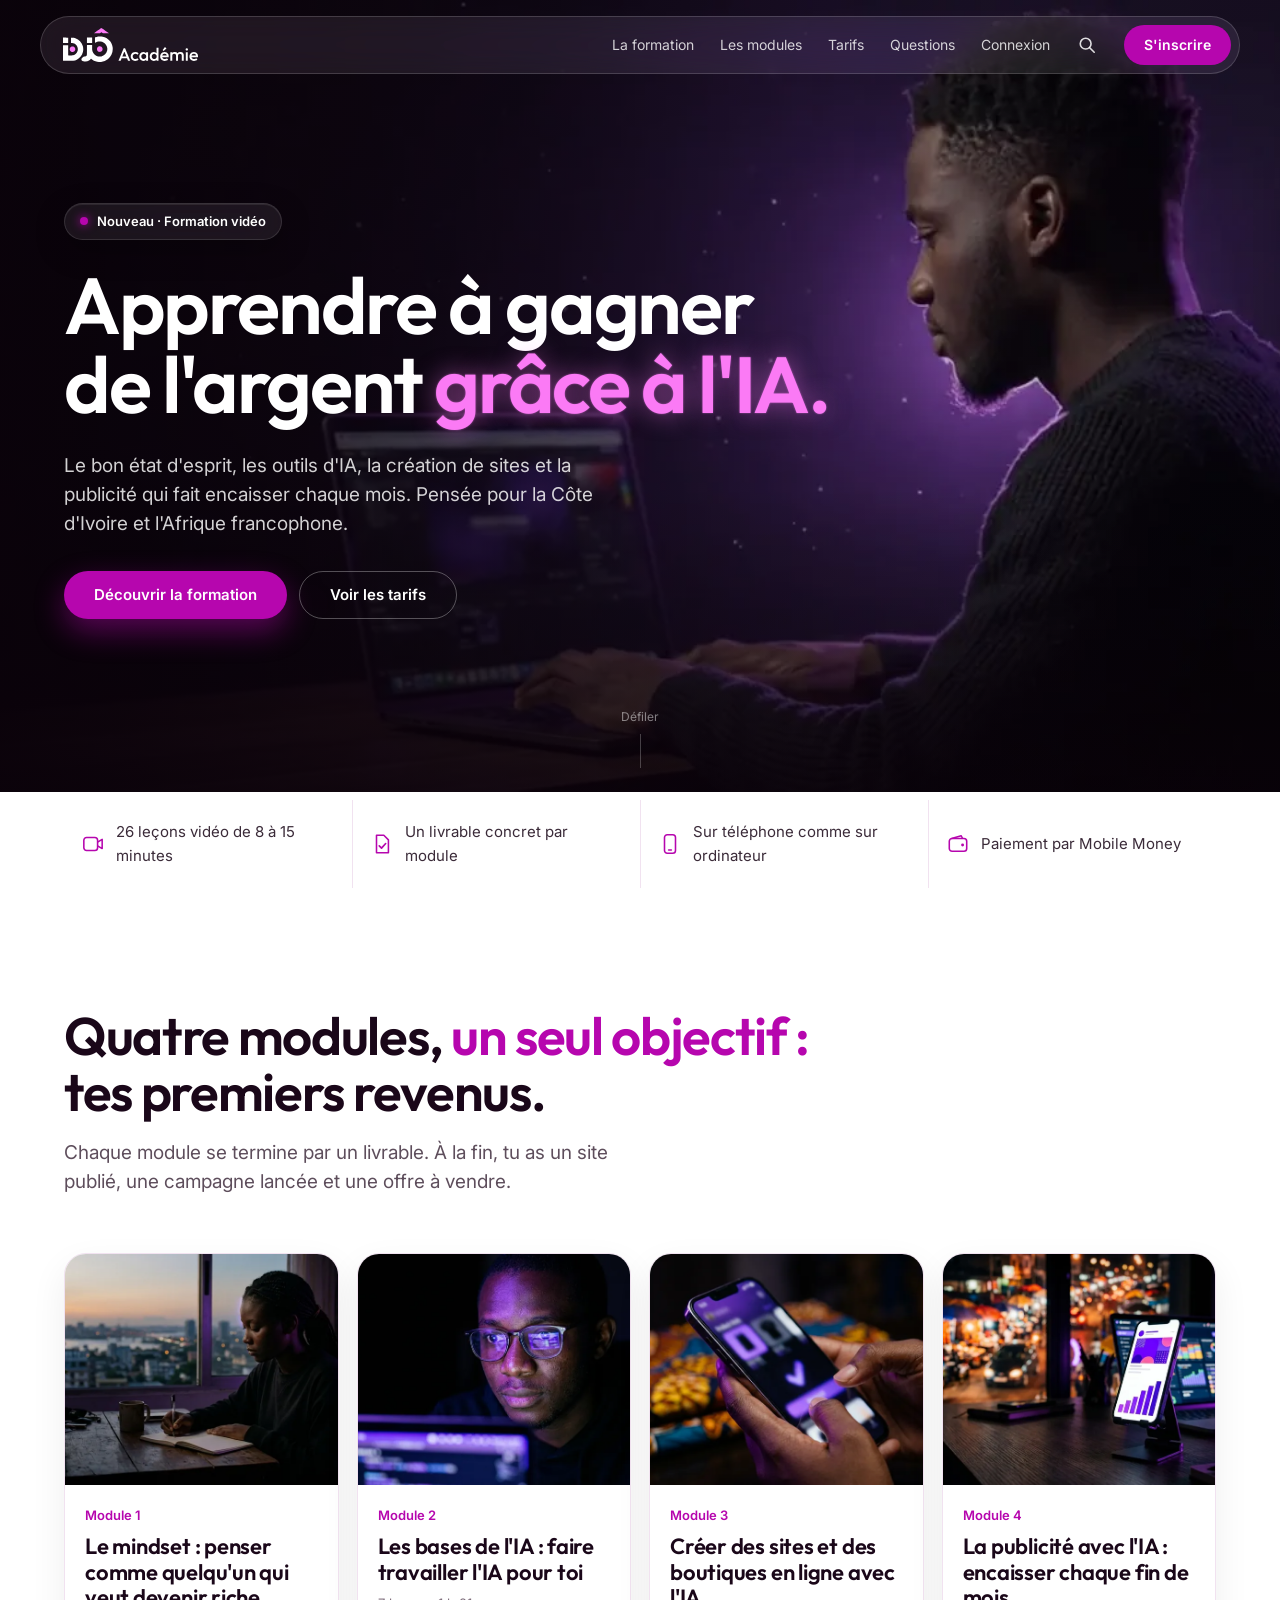
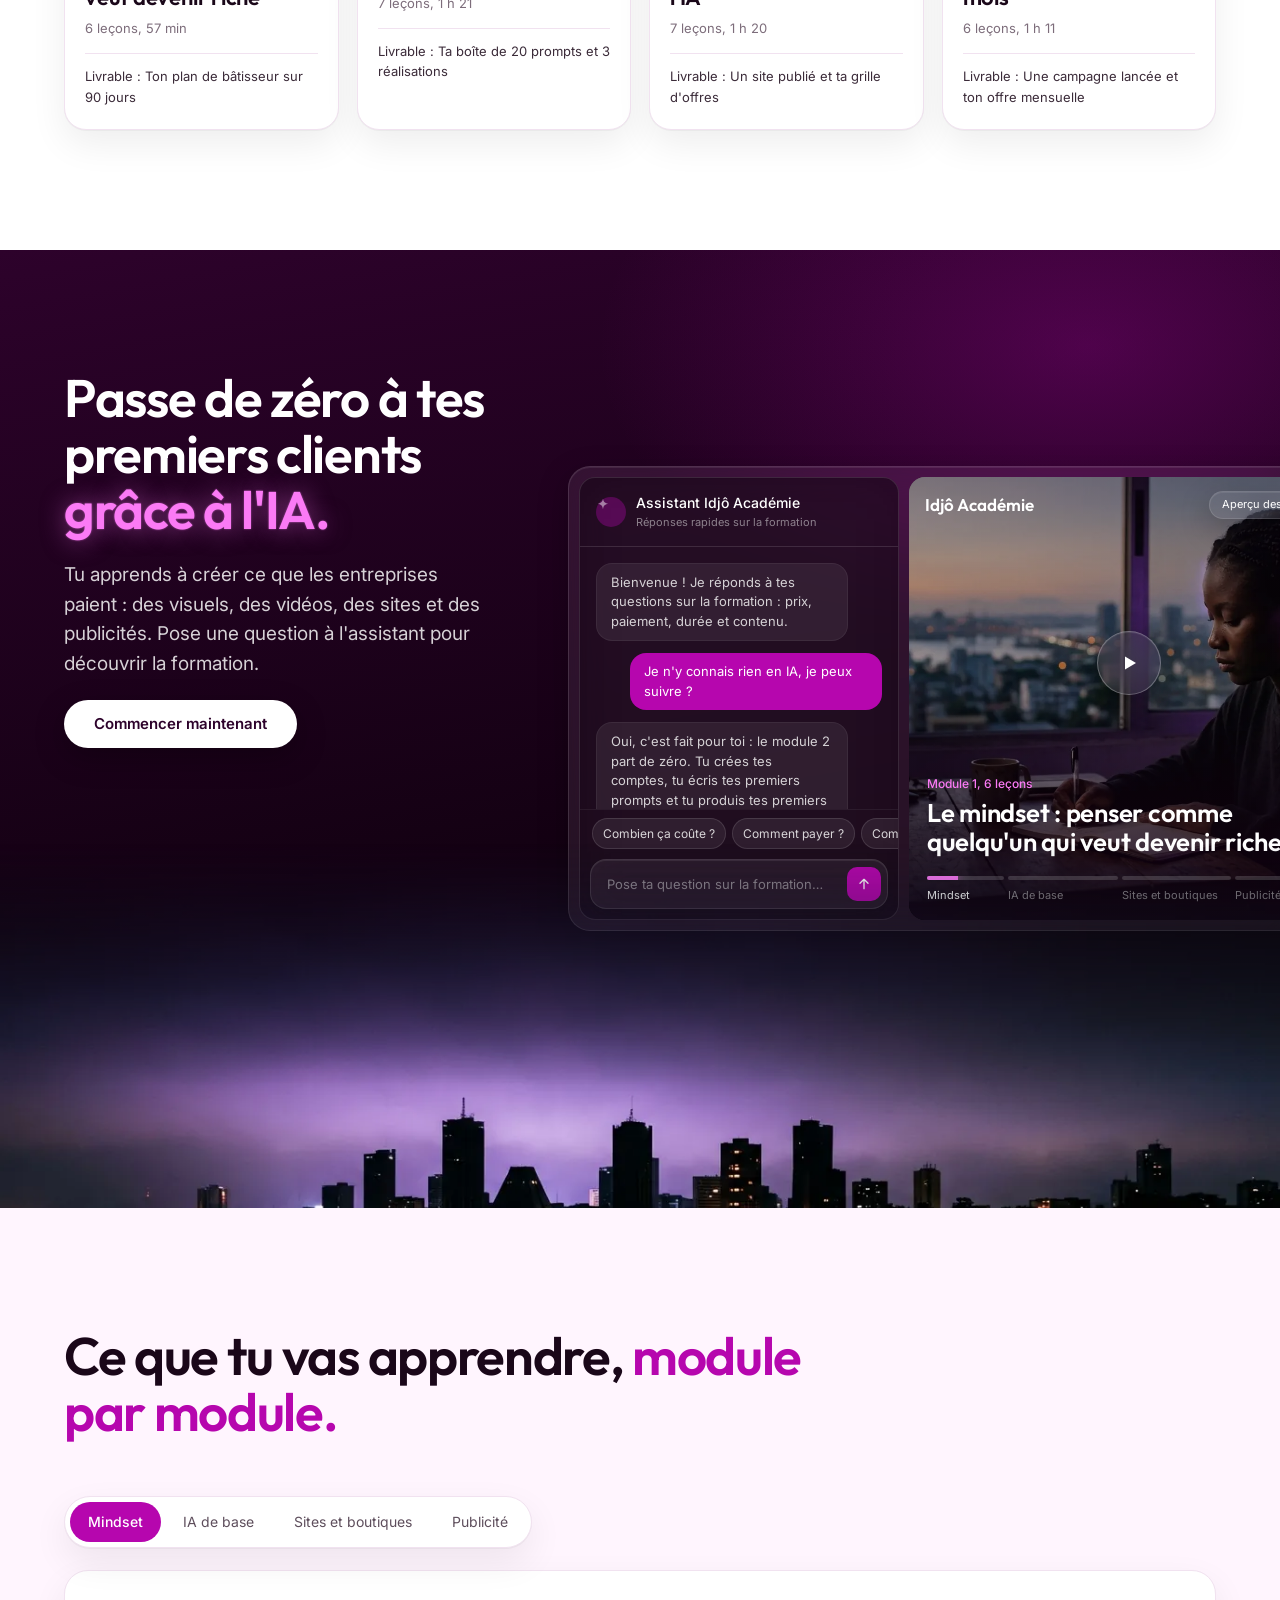
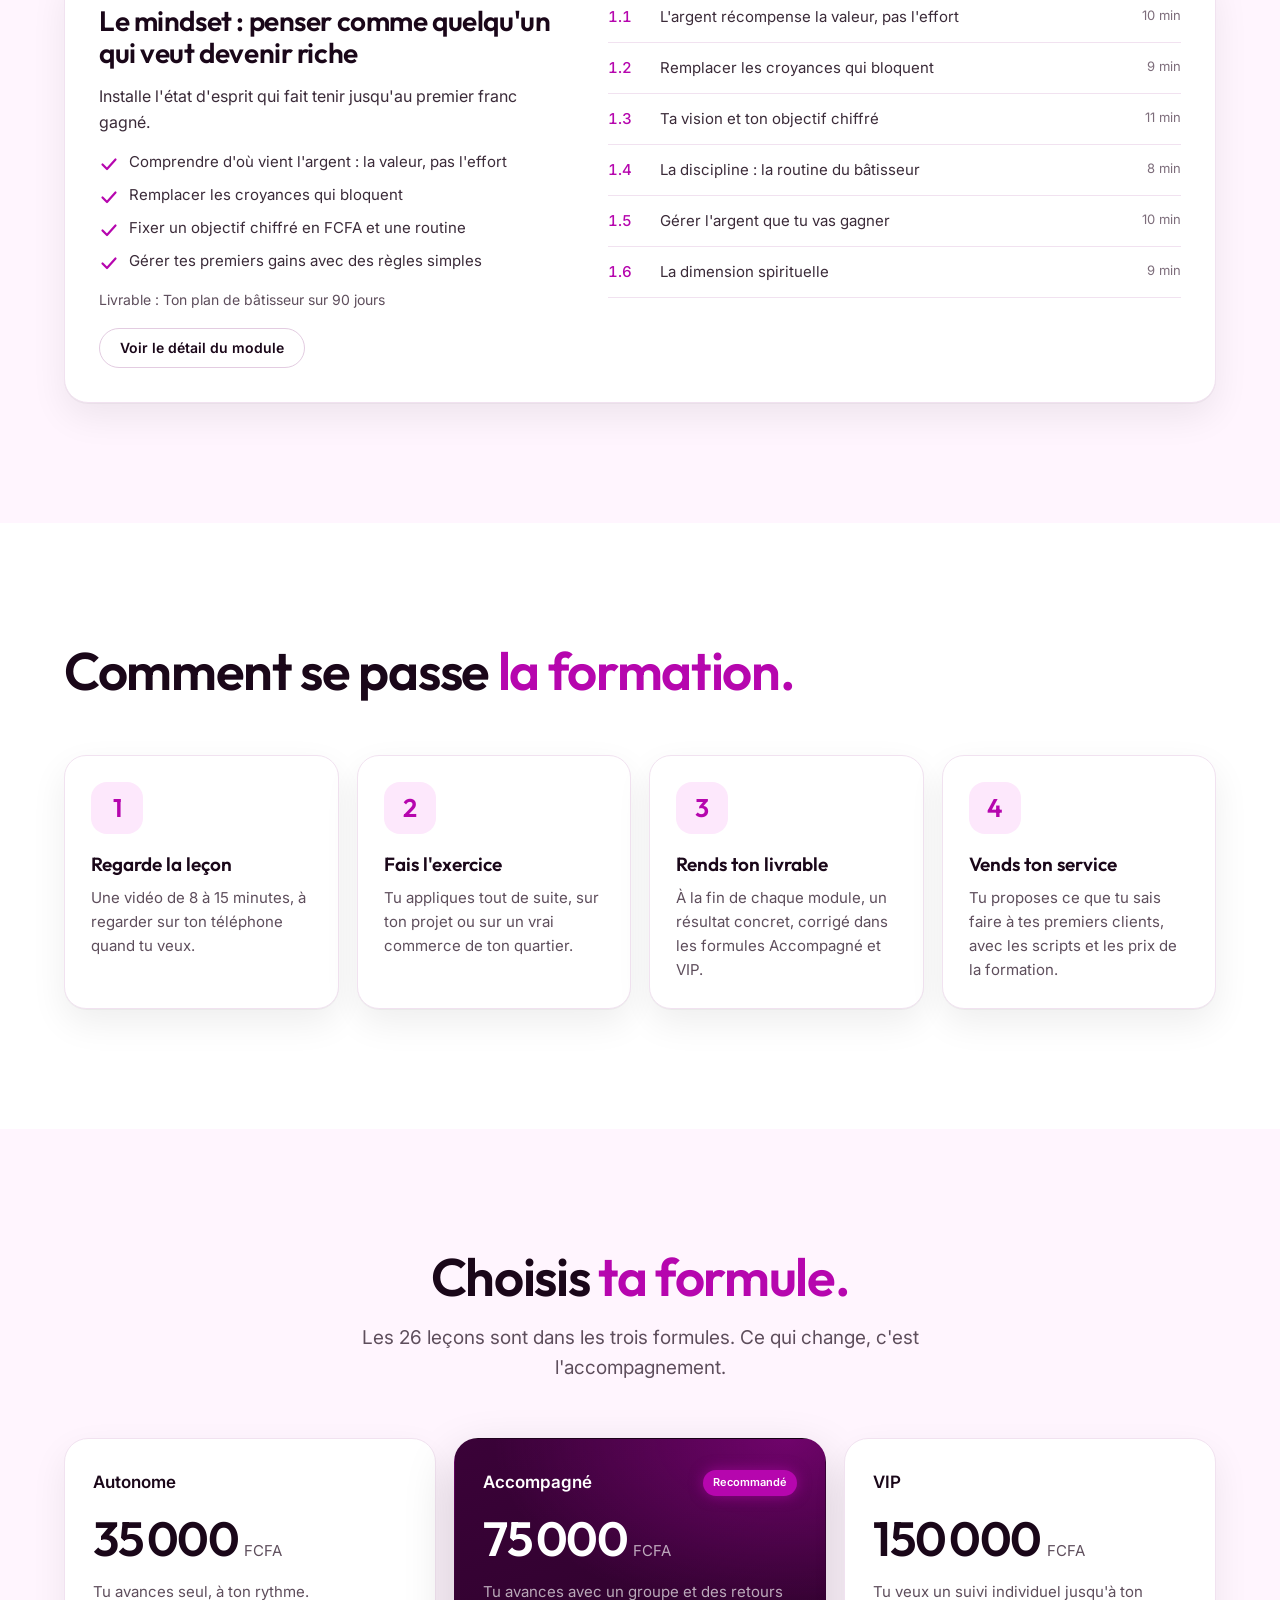
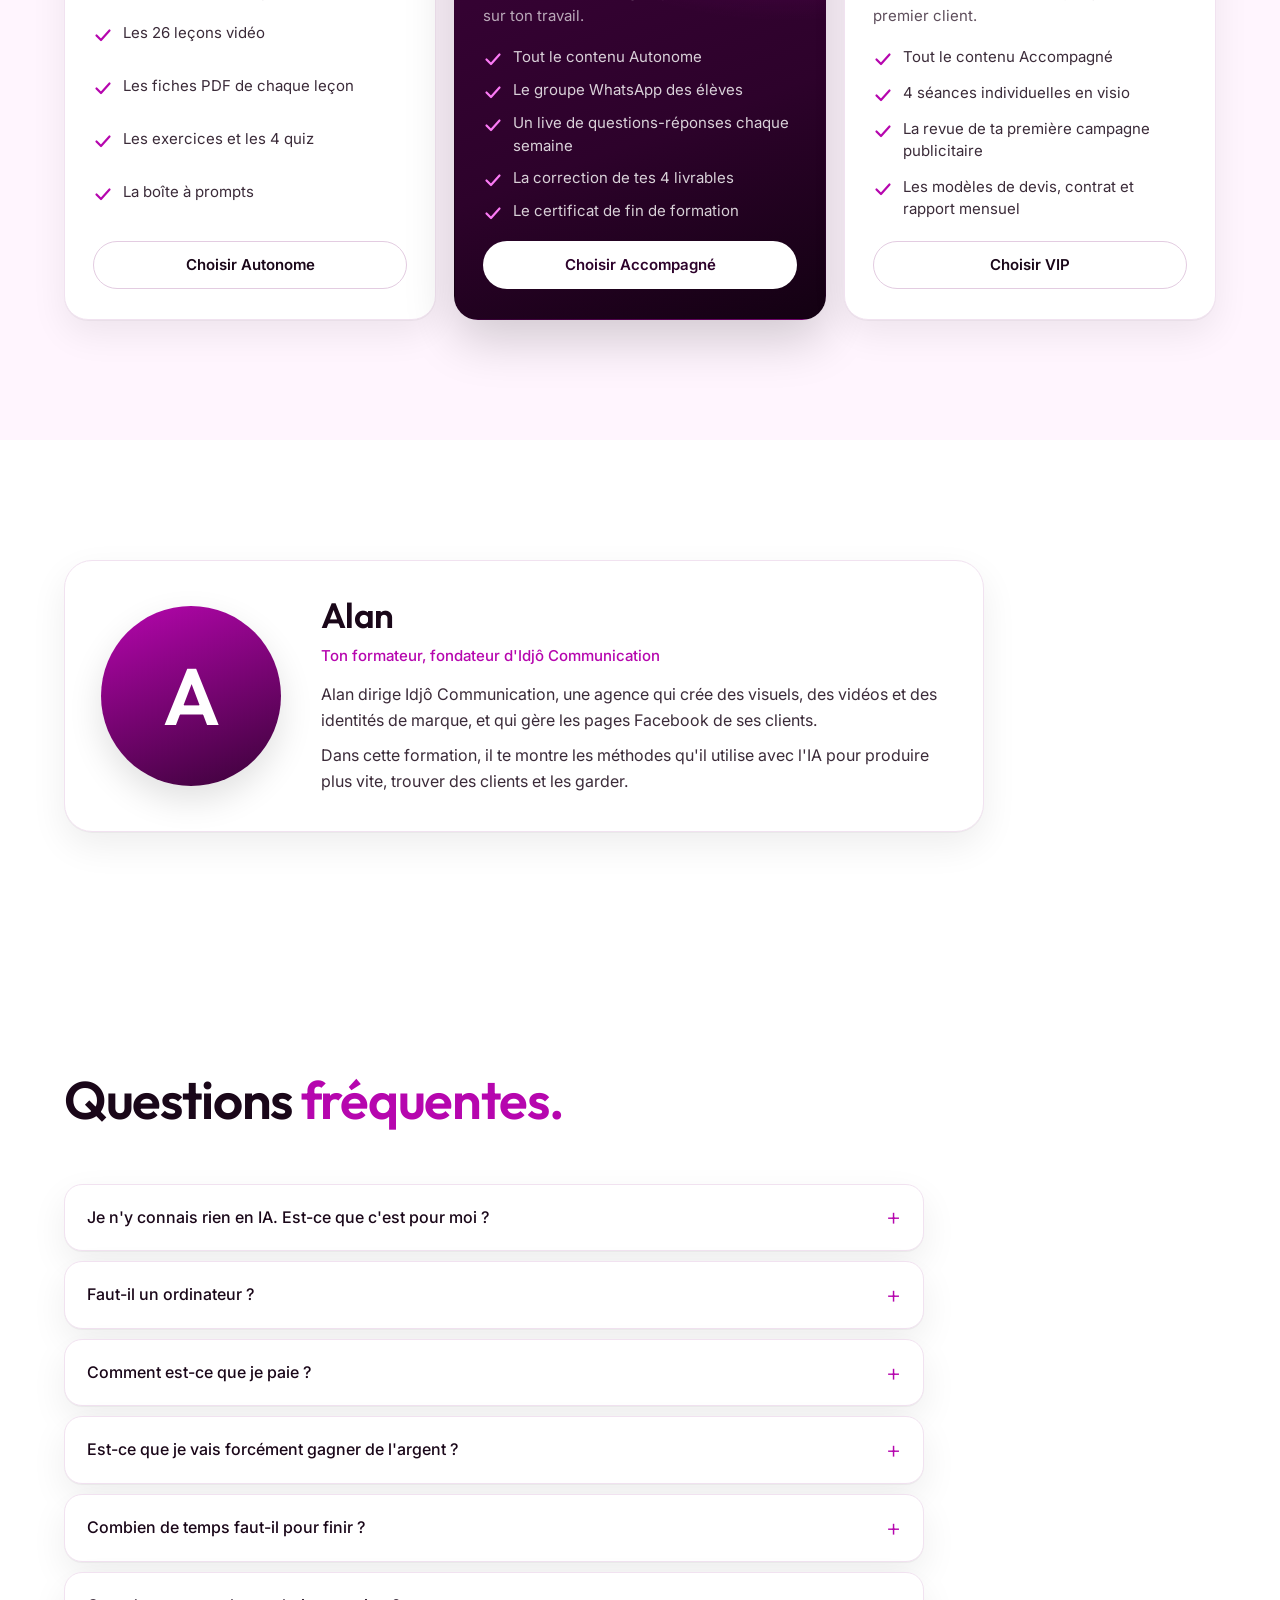
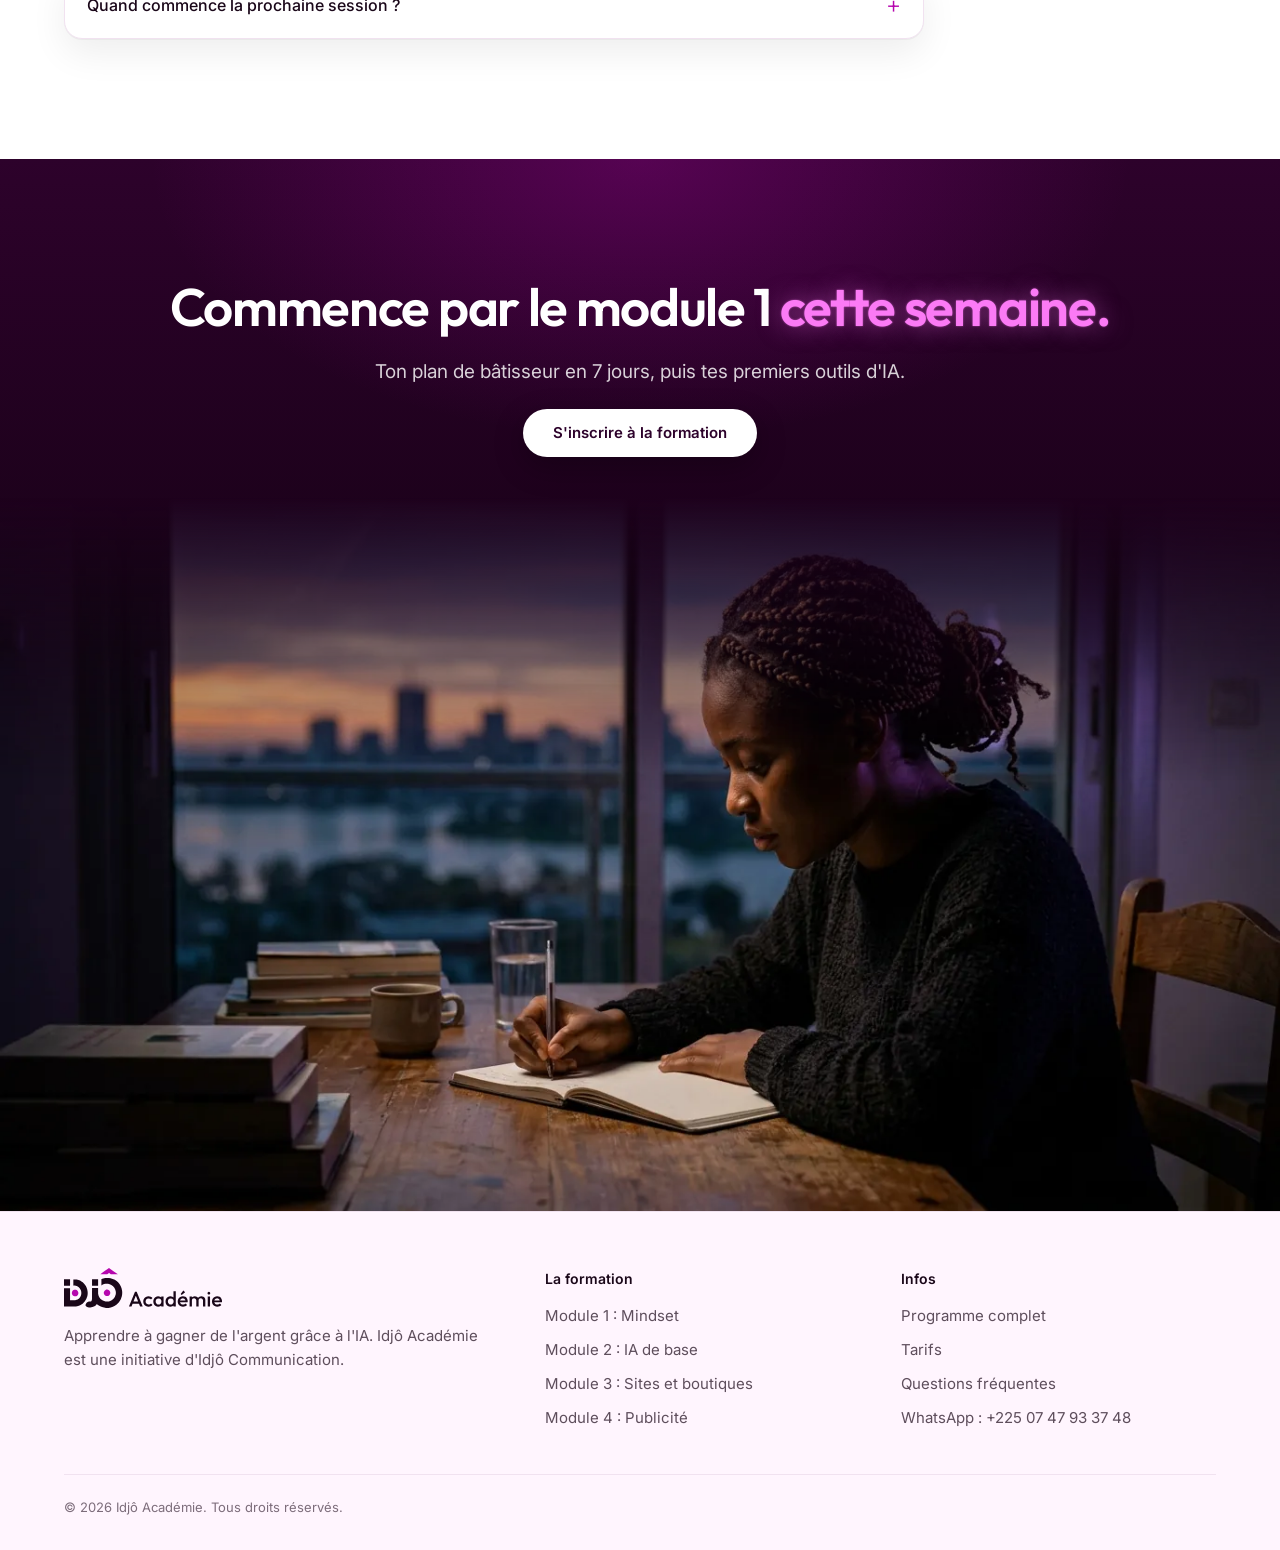
==== index.html @ b4aa010a "Adresse officielle : academie.idjôcommunication.com - GitHub Pages renvoie vers le nouveau site - Li" ====
<!DOCTYPE html>
<html lang="fr">
<head>
  <script>
    // L'ancienne adresse GitHub Pages renvoie vers le site de l'académie.
    if (/github\.io$/.test(location.hostname)) {
      location.replace("https://academie.xn--idjcommunication-pvb.com" + location.pathname.replace(/^\/idjo-academie/, "") + location.search + location.hash);
    }
  </script>
  <meta charset="utf-8">
  <meta name="viewport" content="width=device-width, initial-scale=1">
  <title>Idjô Académie : apprendre à gagner de l'argent grâce à l'IA</title>
  <meta name="description" content="Formation vidéo en 4 modules et 26 leçons : le mindset, les bases de l'IA, la création de sites et de boutiques, la publicité qui fait encaisser chaque mois. Pensée pour la Côte d'Ivoire et l'Afrique francophone.">
  <meta name="theme-color" content="#FFFFFF">
  <meta property="og:type" content="website">
  <meta property="og:title" content="Idjô Académie : apprendre à gagner de l'argent grâce à l'IA">
  <meta property="og:description" content="4 modules, 26 leçons vidéo, des exercices concrets. Du mindset à tes premiers clients qui paient chaque mois.">
  <meta property="og:image" content="https://academie.xn--idjcommunication-pvb.com/assets/img/og-image.png">
  <meta property="og:url" content="https://academie.xn--idjcommunication-pvb.com/">
  <link rel="canonical" href="https://academie.xn--idjcommunication-pvb.com/">
  <meta property="og:locale" content="fr_FR">
  <meta name="twitter:card" content="summary_large_image">
  <link rel="icon" href="assets/img/favicon.svg" type="image/svg+xml">
  <link rel="icon" href="assets/img/favicon-32.png" sizes="32x32" type="image/png">
  <link rel="apple-touch-icon" href="assets/img/apple-touch-icon.png">
  <link rel="preload" href="assets/fonts/outfit.woff2" as="font" type="font/woff2" crossorigin>
  <link rel="preload" href="assets/fonts/inter.woff2" as="font" type="font/woff2" crossorigin>
  <link rel="preload" href="assets/img/flow/hero-poster.webp" as="image">
  <link rel="stylesheet" href="assets/css/style.css">
</head>
<body>
  <a class="lien-evitement" href="#contenu">Aller au contenu</a>

  <svg width="0" height="0" style="position:absolute" aria-hidden="true">
    <symbol id="i-coche" viewBox="0 0 20 20"><path d="M3.5 10.5 L8 15 L16.5 5.5" fill="none" stroke="currentColor" stroke-width="2.2" stroke-linecap="round" stroke-linejoin="round"/></symbol>
    <symbol id="i-loupe" viewBox="0 0 20 20"><circle cx="8.5" cy="8.5" r="6" fill="none" stroke="currentColor" stroke-width="1.8"/><path d="M13 13 L18 18" stroke="currentColor" stroke-width="1.8" stroke-linecap="round"/></symbol>
    <symbol id="i-lecture" viewBox="0 0 24 24"><path d="M8 5.5 L19 12 L8 18.5 Z" fill="currentColor"/></symbol>
    <symbol id="i-video" viewBox="0 0 24 24"><rect x="2" y="5" width="15" height="14" rx="3" fill="none" stroke="currentColor" stroke-width="1.7"/><path d="M17 10 L22 7 L22 17 L17 14" fill="none" stroke="currentColor" stroke-width="1.7" stroke-linejoin="round"/></symbol>
    <symbol id="i-livrable" viewBox="0 0 24 24"><path d="M6 2.5 H14 L19 7.5 V21.5 H6 Z" fill="none" stroke="currentColor" stroke-width="1.7" stroke-linejoin="round"/><path d="M9 14 L11.5 16.5 L16 11.5" fill="none" stroke="currentColor" stroke-width="1.8" stroke-linecap="round" stroke-linejoin="round"/></symbol>
    <symbol id="i-telephone" viewBox="0 0 24 24"><rect x="6" y="2" width="12" height="20" rx="3" fill="none" stroke="currentColor" stroke-width="1.7"/><path d="M10.5 18.5 H13.5" stroke="currentColor" stroke-width="1.7" stroke-linecap="round"/></symbol>
    <symbol id="i-portefeuille" viewBox="0 0 24 24"><rect x="2.5" y="6" width="19" height="14" rx="3" fill="none" stroke="currentColor" stroke-width="1.7"/><path d="M5 6 L15.5 3 L17 6" fill="none" stroke="currentColor" stroke-width="1.7" stroke-linejoin="round"/><circle cx="17" cy="13" r="1.6" fill="currentColor"/></symbol>
    <symbol id="i-menu" viewBox="0 0 24 24"><path d="M4 8 H20 M4 16 H20" stroke="currentColor" stroke-width="1.8" stroke-linecap="round"/></symbol>
    <symbol id="i-fermer" viewBox="0 0 24 24"><path d="M6 6 L18 18 M18 6 L6 18" stroke="currentColor" stroke-width="1.8" stroke-linecap="round"/></symbol>
    <symbol id="i-envoyer" viewBox="0 0 24 24"><path d="M12 19 V5 M6 11 L12 5 L18 11" fill="none" stroke="currentColor" stroke-width="2" stroke-linecap="round" stroke-linejoin="round"/></symbol>
    <symbol id="i-etincelle" viewBox="0 0 24 24"><path d="M12 2.5 C12.7 8 14.5 10 21 11.5 C14.5 13 12.7 15 12 21.5 C11.3 15 9.5 13 3 11.5 C9.5 10 11.3 8 12 2.5 Z" fill="currentColor"/></symbol>
  </svg>

  <header class="nav" id="nav">
    <div class="nav__barre verre">
      <a class="nav__logo" href="index.html" aria-label="Idjô Académie, accueil">
        <img class="logo-clair" src="assets/img/logo.svg" alt="Idjô Académie" width="135" height="34">
        <img class="logo-sombre" src="assets/img/logo-blanc.svg" alt="" aria-hidden="true" width="135" height="34">
      </a>
      <nav class="nav__liens" id="nav-liens" aria-label="Navigation principale">
        <a href="formation.html">La formation</a>
        <a href="#modules">Les modules</a>
        <a href="#tarifs">Tarifs</a>
        <a href="#faq">Questions</a>
        <a class="nav__compte" href="compte/connexion.php">Connexion</a>
      </nav>
      <button class="nav__chercher js-ouvrir-recherche" type="button" aria-label="Chercher une leçon">
        <svg width="18" height="18" aria-hidden="true"><use href="#i-loupe"/></svg>
      </button>
      <a class="bouton bouton--petit js-inscription" href="#tarifs" data-formule="accompagne"><span class="glisse"><span>S'inscrire</span><span aria-hidden="true">S'inscrire</span></span></a>
      <button class="nav__menu" type="button" aria-expanded="false" aria-controls="nav-liens" aria-label="Ouvrir le menu">
        <svg width="24" height="24" aria-hidden="true"><use href="#i-menu"/></svg>
      </button>
    </div>
  </header>

  <div class="recherche" id="recherche" role="dialog" aria-modal="true" aria-label="Chercher une leçon">
    <div class="recherche__boite verre">
      <div class="recherche__ligne">
        <svg width="18" height="18" aria-hidden="true" style="color:rgba(255,255,255,.6)"><use href="#i-loupe"/></svg>
        <label class="visuellement-cache" for="recherche-champ">Chercher une leçon</label>
        <input class="recherche__champ" id="recherche-champ" type="search" autocomplete="off" placeholder="Prompts, Mobile Money, publicité…" aria-controls="recherche-resultats">
        <button class="recherche__fermer" type="button" data-fermer-recherche>Fermer</button>
      </div>
      <ul class="recherche__resultats" id="recherche-resultats"></ul>
    </div>
  </div>

  <main id="contenu">
    <section class="hero sombre" aria-labelledby="titre-hero">
      <div class="hero__media" aria-hidden="true">
        <img src="assets/img/flow/hero-poster.webp" alt="" width="1280" height="604">
        <video id="hero-video" muted loop playsinline preload="none" data-src="assets/video/idjo-hero.mp4"></video>
      </div>
      <div class="hero__voile" aria-hidden="true"></div>
      <div class="conteneur">
        <div class="hero__contenu">
          <p class="pastille verre monte"><i aria-hidden="true"></i>Nouveau · Formation vidéo</p>
          <h1 class="titre-hero monte monte-1" id="titre-hero">Apprendre à gagner de l'argent <em>grâce à l'IA.</em></h1>
          <p class="chapeau monte monte-2">Le bon état d'esprit, les outils d'IA, la création de sites et la publicité qui fait encaisser chaque mois. Pensée pour la Côte d'Ivoire et l'Afrique francophone.</p>
          <div class="hero__actions monte monte-3">
            <a class="bouton" href="formation.html"><span class="glisse"><span>Découvrir la formation</span><span aria-hidden="true">Découvrir la formation</span></span></a>
            <a class="bouton bouton--verre" href="#tarifs">Voir les tarifs</a>
          </div>
        </div>
      </div>
      <a class="hero__defiler" href="#modules">Défiler<i></i></a>
    </section>

    <div class="atouts">
      <div class="conteneur">
        <ul>
          <li><svg width="22" height="22" aria-hidden="true"><use href="#i-video"/></svg>26 leçons vidéo de 8 à 15 minutes</li>
          <li><svg width="22" height="22" aria-hidden="true"><use href="#i-livrable"/></svg>Un livrable concret par module</li>
          <li><svg width="22" height="22" aria-hidden="true"><use href="#i-telephone"/></svg>Sur téléphone comme sur ordinateur</li>
          <li><svg width="22" height="22" aria-hidden="true"><use href="#i-portefeuille"/></svg>Paiement par Mobile Money</li>
        </ul>
      </div>
    </div>

    <section class="section" id="modules" aria-labelledby="titre-modules">
      <div class="conteneur">
        <div class="section__tete apparait">
          <h2 class="titre-section" id="titre-modules">Quatre modules, <em>un seul objectif :</em> tes premiers revenus.</h2>
          <p class="chapeau">Chaque module se termine par un livrable. À la fin, tu as un site publié, une campagne lancée et une offre à vendre.</p>
        </div>
        <ul class="modules" id="cartes-modules"></ul>
      </div>
    </section>

    <!-- Section inspirée de « Rocket CTA » : texte à gauche, tableau de bord en parallaxe, Abidjan au premier plan -->
    <section class="assistant sombre" id="assistant" aria-labelledby="titre-assistant">
      <div class="conteneur assistant__grille">
        <div class="assistant__texte">
          <h2 class="titre-section apparait" id="titre-assistant">Passe de zéro à tes premiers clients <em>grâce à l'IA.</em></h2>
          <p class="chapeau apparait" style="--delai:.1s">Tu apprends à créer ce que les entreprises paient : des visuels, des vidéos, des sites et des publicités. Pose une question à l'assistant pour découvrir la formation.</p>
          <div class="apparait" style="--delai:.2s">
            <a class="bouton js-inscription" href="#tarifs" data-formule="accompagne"><span class="glisse"><span>Commencer maintenant</span><span aria-hidden="true">Commencer maintenant</span></span></a>
          </div>
        </div>
        <div class="tableau" id="tableau">
          <div class="tableau__cadre verre">
            <div class="tableau__grille">
              <div class="chat">
                <div class="chat__tete">
                  <span class="chat__icone"><svg width="14" height="14" aria-hidden="true"><use href="#i-etincelle"/></svg></span>
                  <div><strong>Assistant Idjô Académie</strong><span>Réponses rapides sur la formation</span></div>
                </div>
                <div class="chat__fil" id="chat-fil" aria-live="polite"></div>
                <div class="chat__suggestions" id="chat-suggestions">
                  <button type="button">Combien ça coûte ?</button>
                  <button type="button">Comment payer ?</button>
                  <button type="button">Combien de temps ?</button>
                </div>
                <form class="chat__saisie verre" id="chat-formulaire">
                  <label class="visuellement-cache" for="chat-champ">Pose ta question sur la formation</label>
                  <input id="chat-champ" type="text" autocomplete="off" placeholder="Pose ta question sur la formation…">
                  <button class="chat__envoyer" type="submit" aria-label="Envoyer la question"><svg width="16" height="16" aria-hidden="true"><use href="#i-envoyer"/></svg></button>
                </form>
              </div>
              <div class="lecon" id="lecon">
                <div class="lecon__image" id="lecon-images"></div>
                <div class="lecon__voile" aria-hidden="true"></div>
                <div class="lecon__haut">
                  <span class="lecon__marque">Idjô Académie</span>
                  <span class="lecon__badge verre">Aperçu des leçons</span>
                </div>
                <button class="lecon__lire verre js-apercu" type="button" id="lecon-lire" data-lecon="1-1" aria-label="Voir l'aperçu de la leçon">
                  <svg width="24" height="24" aria-hidden="true"><use href="#i-lecture"/></svg>
                </button>
                <div class="lecon__centre">
                  <span class="lecon__module" id="lecon-module"></span>
                  <p class="lecon__titre" id="lecon-titre"></p>
                </div>
                <div class="chapitres" id="chapitres" role="group" aria-label="Chapitres de la formation : un par module"></div>
              </div>
            </div>
          </div>
        </div>
      </div>
      <div class="premier-plan" id="premier-plan" aria-hidden="true">
        <img src="assets/img/flow/abidjan-nuit.webp" alt="" width="1376" height="768" loading="lazy">
      </div>
    </section>

    <section class="section" id="programme" aria-labelledby="titre-programme">
      <div class="conteneur">
        <div class="section__tete apparait">
          <h2 class="titre-section" id="titre-programme">Ce que tu vas apprendre, <em>module par module.</em></h2>
        </div>
        <div class="onglets apparait">
          <div class="onglets__liste verre" role="tablist" aria-label="Modules" id="onglets-liste"></div>
          <div id="onglets-panneaux"></div>
        </div>
      </div>
    </section>

    <section class="section" aria-labelledby="titre-etapes">
      <div class="conteneur">
        <div class="section__tete apparait">
          <h2 class="titre-section" id="titre-etapes">Comment se passe <em>la formation.</em></h2>
        </div>
        <ol class="etapes">
          <li class="verre apparait"><h3 class="titre-bloc">Regarde la leçon</h3><p>Une vidéo de 8 à 15 minutes, à regarder sur ton téléphone quand tu veux.</p></li>
          <li class="verre apparait" style="--delai:.08s"><h3 class="titre-bloc">Fais l'exercice</h3><p>Tu appliques tout de suite, sur ton projet ou sur un vrai commerce de ton quartier.</p></li>
          <li class="verre apparait" style="--delai:.16s"><h3 class="titre-bloc">Rends ton livrable</h3><p>À la fin de chaque module, un résultat concret, corrigé dans les formules Accompagné et VIP.</p></li>
          <li class="verre apparait" style="--delai:.24s"><h3 class="titre-bloc">Vends ton service</h3><p>Tu proposes ce que tu sais faire à tes premiers clients, avec les scripts et les prix de la formation.</p></li>
        </ol>
      </div>
    </section>

    <section class="section" id="tarifs" aria-labelledby="titre-tarifs">
      <div class="conteneur">
        <div class="section__tete section__tete--centre apparait">
          <h2 class="titre-section" id="titre-tarifs">Choisis <em>ta formule.</em></h2>
          <p class="chapeau">Les 26 leçons sont dans les trois formules. Ce qui change, c'est l'accompagnement.</p>
        </div>
        <ul class="tarifs" id="liste-tarifs"></ul>
      </div>
    </section>

    <section class="section" id="formateur" aria-labelledby="titre-formateur">
      <div class="conteneur">
        <h2 class="visuellement-cache" id="titre-formateur">Ton formateur</h2>
        <div class="formateur verre apparait">
          <!-- Pour mettre ta photo : ajoute assets/img/formateur.jpg et remplace le « A » par <img src="assets/img/formateur.jpg" alt="Alan"> -->
          <div class="formateur__photo" aria-hidden="true">A</div>
          <div>
            <p class="formateur__nom">Alan</p>
            <p class="formateur__role">Ton formateur, fondateur d'Idjô Communication</p>
            <p>Alan dirige Idjô Communication, une agence qui crée des visuels, des vidéos et des identités de marque, et qui gère les pages Facebook de ses clients.</p>
            <p>Dans cette formation, il te montre les méthodes qu'il utilise avec l'IA pour produire plus vite, trouver des clients et les garder.</p>
          </div>
        </div>
      </div>
    </section>

    <section class="section" id="faq" aria-labelledby="titre-faq">
      <div class="conteneur">
        <div class="section__tete apparait">
          <h2 class="titre-section" id="titre-faq">Questions <em>fréquentes.</em></h2>
        </div>
        <div class="faq">
          <details class="verre"><summary>Je n'y connais rien en IA. Est-ce que c'est pour moi ?</summary><p>Oui. Le module 2 part de zéro : tu crées tes comptes, tu écris tes premiers prompts et tu produis tes premiers contenus pas à pas.</p></details>
          <details class="verre"><summary>Faut-il un ordinateur ?</summary><p>Les modules 1 et 2 se suivent très bien sur téléphone. Un ordinateur est conseillé pour les modules 3 et 4, où tu construis des sites et gères des campagnes.</p></details>
          <details class="verre"><summary>Comment est-ce que je paie ?</summary><p>Par Mobile Money. Choisis ta formule et écris-nous sur WhatsApp : on t'envoie les détails du paiement et ton accès.</p></details>
          <details class="verre"><summary>Est-ce que je vais forcément gagner de l'argent ?</summary><p>Personne ne peut te le garantir. La formation te donne des compétences qui se vendent et une méthode pour trouver des clients ; tes résultats dépendent du travail que tu fournis.</p></details>
          <details class="verre"><summary>Combien de temps faut-il pour finir ?</summary><p>Compte 7 à 9 semaines à ton rythme. Avec 2 heures par jour, tu peux boucler le parcours en 30 jours.</p></details>
          <details class="verre"><summary>Quand commence la prochaine session ?</summary><p>Écris-nous sur WhatsApp pour connaître la date et réserver ta place.</p></details>
        </div>
      </div>
    </section>

    <section class="appel sombre" aria-labelledby="titre-appel">
      <div class="conteneur appel__contenu">
        <h2 class="titre-section apparait" id="titre-appel">Commence par le module 1 <em>cette semaine.</em></h2>
        <p class="chapeau apparait" style="--delai:.1s">Ton plan de bâtisseur en 7 jours, puis tes premiers outils d'IA.</p>
        <div class="apparait" style="--delai:.2s">
          <a class="bouton js-inscription" href="#tarifs" data-formule="accompagne"><span class="glisse"><span>S'inscrire à la formation</span><span aria-hidden="true">S'inscrire à la formation</span></span></a>
        </div>
      </div>
      <div class="appel__image" aria-hidden="true">
        <img src="assets/img/flow/entete-formation.webp" alt="" width="1376" height="768" loading="lazy">
      </div>
    </section>
  </main>

  <footer class="pied">
    <div class="conteneur">
      <div class="pied__grille">
        <div>
          <a class="pied__logo" href="index.html"><img src="assets/img/logo.svg" alt="Idjô Académie" width="158" height="40"></a>
          <p class="pied__texte">Apprendre à gagner de l'argent grâce à l'IA. Idjô Académie est une initiative d'Idjô Communication.</p>
        </div>
        <div>
          <h2>La formation</h2>
          <ul id="pied-modules"></ul>
        </div>
        <div>
          <h2>Infos</h2>
          <ul>
            <li><a href="formation.html">Programme complet</a></li>
            <li><a href="#tarifs">Tarifs</a></li>
            <li><a href="#faq">Questions fréquentes</a></li>
            <li><a class="js-whatsapp" href="https://wa.me/2250747933748">WhatsApp : +225 07 47 93 37 48</a></li>
          </ul>
        </div>
      </div>
      <p class="pied__bas">© <span id="annee">2026</span> Idjô Académie. Tous droits réservés.</p>
    </div>
  </footer>

  <dialog class="fenetre sombre" id="fenetre-apercu" aria-labelledby="fenetre-titre">
    <button class="fenetre__fermer" type="button" data-fermer aria-label="Fermer"><svg width="18" height="18" aria-hidden="true"><use href="#i-fermer"/></svg></button>
    <div class="fenetre__ecran">
      <img id="fenetre-image" src="assets/img/flow/module-1.webp" alt="" width="1376" height="768">
      <p>La vidéo de cette leçon sera disponible dans ton espace élève dès le lancement.</p>
    </div>
    <div class="fenetre__corps">
      <span class="fenetre__module" id="fenetre-module"></span>
      <h2 id="fenetre-titre"></h2>
      <p id="fenetre-resume"></p>
      <a class="bouton js-inscription" href="#tarifs" data-formule="accompagne">S'inscrire à la formation</a>
    </div>
  </dialog>

  <script src="assets/js/config.js"></script>
  <script src="assets/js/data.js"></script>
  <script src="assets/js/main.js"></script>
</body>
</html>
---- assets/css/style.css ----
/* Idjô Académie — ambiance « haut sombre, puis blanc » :
   haut de page sombre en pleine largeur avec la vidéo, reste du site sur fond blanc,
   couleurs néon reprises de l'affiche, Outfit pour les titres, Inter pour le texte.
   Les bandeaux sombres portent la classe .sombre : elle bascule toutes les couleurs de texte en clair. */

@font-face { font-family: "Inter"; src: url("../fonts/inter.woff2") format("woff2"); font-weight: 100 900; font-display: swap; }
@font-face { font-family: "Outfit"; src: url("../fonts/outfit.woff2") format("woff2"); font-weight: 100 900; font-display: swap; }

:root {
  /* Couleurs de l'affiche */
  --neon: #B606AE;
  --neon-fonce: #9A0594;
  --rose: #FB7AF5;
  --rose-pale: #FDE8FC;
  --prune: #3A0238;
  --aubergine: #2D022B;
  --nuit: #130112;
  --blanc: #FFFFFF;

  /* Thème clair (par défaut) */
  --fond: #FFFFFF;
  --fond-doux: #FFF5FE;
  --titre: #1A0719;
  --texte: #3B2B39;
  --texte-doux: #5E4E5C;
  --texte-pale: #7D6D7B;
  --accent: var(--neon);
  --carte: #FFFFFF;
  --carte-forte: #FFF5FE;
  --bord: #F1E2F0;
  --bord-fort: #E3CCE1;
  --ombre: 0 1px 0 rgba(0, 0, 0, 0.04), 0 14px 36px rgba(0, 0, 0, 0.07);

  --titres: "Outfit", "Inter", system-ui, -apple-system, "Segoe UI", sans-serif;
  --sans: "Inter", system-ui, -apple-system, "Segoe UI", sans-serif;
  --largeur: 1200px;
  --gouttiere: 24px;
  --sortie: cubic-bezier(.22, 1, .36, 1);
}

/* Bandeaux sombres */
.sombre, .tarif--recommande {
  --titre: #FFFFFF;
  --texte: rgba(255, 255, 255, 0.82);
  --texte-doux: rgba(255, 255, 255, 0.66);
  --texte-pale: rgba(255, 255, 255, 0.48);
  --accent: var(--rose);
  --carte: rgba(255, 255, 255, 0.07);
  --carte-forte: rgba(255, 255, 255, 0.12);
  --bord: rgba(255, 255, 255, 0.12);
  --bord-fort: rgba(255, 255, 255, 0.24);
  --ombre: inset 0 1px 0 rgba(255, 255, 255, 0.08), 0 10px 30px rgba(0, 0, 0, 0.25);
  color: var(--texte);
}

*, *::before, *::after { box-sizing: border-box; }
html { -webkit-text-size-adjust: 100%; scroll-behavior: smooth; background: var(--fond); overflow-x: clip; color-scheme: light; }
body {
  margin: 0; background: var(--fond); color: var(--texte);
  font-family: var(--sans); font-size: 1rem; line-height: 1.6;
  -webkit-font-smoothing: antialiased; overflow-x: clip;
}
img, svg, video { display: block; max-width: 100%; }
a { color: inherit; }
button { font: inherit; color: inherit; }
h1, h2, h3, p, ul, ol, figure { margin: 0; }
ul, ol { padding: 0; }
:focus-visible { outline: 2px solid var(--accent); outline-offset: 3px; border-radius: 6px; }
::selection { background: var(--rose-pale); color: var(--titre); }

.conteneur { width: 100%; max-width: var(--largeur); margin-inline: auto; padding-inline: var(--gouttiere); }
.visuellement-cache { position: absolute !important; width: 1px; height: 1px; overflow: hidden; clip: rect(0 0 0 0); white-space: nowrap; }
.lien-evitement { position: absolute; left: 12px; top: -60px; z-index: 200; background: var(--titre); color: var(--blanc); padding: 10px 16px; border-radius: 999px; }
.lien-evitement:focus { top: 12px; }

/* ---------- Cartes (« verre ») ---------- */
.verre {
  background: var(--carte);
  border: 1px solid var(--bord);
  box-shadow: var(--ombre);
}
.sombre .verre {
  -webkit-backdrop-filter: blur(20px) saturate(140%);
  backdrop-filter: blur(20px) saturate(140%);
}

/* ---------- Typographie ---------- */
.titre-hero {
  font-family: var(--titres); font-weight: 600; color: var(--titre);
  font-size: clamp(2.7rem, 6.2vw, 5.4rem); line-height: 1.0; letter-spacing: -0.03em;
}
.titre-section {
  font-family: var(--titres); font-weight: 600; color: var(--titre);
  font-size: clamp(2rem, 4.2vw, 3.3rem); line-height: 1.06; letter-spacing: -0.025em;
}
.titre-hero em, .titre-section em { font-style: normal; color: var(--neon); }
.sombre .titre-hero em, .sombre .titre-section em { color: var(--rose); text-shadow: 0 0 24px rgba(251, 122, 245, 0.5), 0 0 2px rgba(251, 122, 245, 0.6); }
.titre-bloc { font-family: var(--titres); font-weight: 600; font-size: 1.1875rem; line-height: 1.3; color: var(--titre); }
.chapeau { font-size: clamp(1rem, 1.6vw, 1.1875rem); line-height: 1.55; color: var(--texte-doux); max-width: 36rem; }
.sombre .chapeau { color: var(--texte); }
.petit { font-size: 0.875rem; color: var(--texte-doux); }

/* ---------- Boutons ---------- */
.bouton {
  display: inline-flex; align-items: center; justify-content: center; gap: 8px;
  height: 48px; padding: 0 30px; border-radius: 999px; border: 0; cursor: pointer;
  background: var(--neon); color: var(--blanc);
  font-weight: 600; font-size: 0.9375rem; line-height: 1; text-decoration: none; white-space: nowrap;
  box-shadow: none;
  transition: background-color .2s ease, box-shadow .2s ease;
}
.bouton:hover { background: var(--neon-fonce); }
.sombre .bouton { background: var(--blanc); color: var(--aubergine); box-shadow: 0 10px 30px rgba(0, 0, 0, 0.25); }
.sombre .bouton:hover { background: var(--rose-pale); }
.bouton--verre, .sombre .bouton--verre { background: var(--carte); color: var(--titre); border: 1.5px solid var(--bord-fort); box-shadow: none; }
.bouton--verre:hover { background: var(--fond-doux); }
.sombre .bouton--verre { -webkit-backdrop-filter: blur(20px); backdrop-filter: blur(20px); }
.sombre .bouton--verre:hover { background: var(--carte-forte); }
.bouton--violet { background: var(--neon); color: var(--blanc); }
.bouton--plein { width: 100%; }
.bouton--petit { height: 40px; padding: 0 20px; font-size: 0.875rem; }

/* Texte qui glisse au survol (le texte monte, sa copie arrive par le bas) */
.glisse { position: relative; display: inline-block; overflow: hidden; height: 1.2em; line-height: 1.2em; }
.glisse > span { display: block; transition: transform .28s var(--sortie); }
.glisse > span + span { position: absolute; left: 0; top: 100%; }
.bouton:hover .glisse > span, .bouton:focus-visible .glisse > span { transform: translateY(-100%); }

/* ---------- Apparitions ---------- */
@keyframes monte { from { opacity: 0; transform: translateY(14px); } to { opacity: 1; transform: none; } }
.monte { animation: monte .8s ease-out both; }
.monte-1 { animation-delay: .15s; }
.monte-2 { animation-delay: .3s; }
.monte-3 { animation-delay: .45s; }
.apparait { opacity: 0; transform: translateY(24px); transition: opacity .6s var(--sortie), transform .6s var(--sortie); transition-delay: var(--delai, 0s); }
.apparait.est-visible { opacity: 1; transform: none; }
@media (prefers-reduced-motion: reduce) {
  html { scroll-behavior: auto; }
  .monte { animation: none; }
  .apparait { opacity: 1; transform: none; transition: none; }
  .glisse > span { transition: none; }
}

/* ---------- Navigation flottante ---------- */
.nav { position: fixed; top: 16px; left: 0; right: 0; z-index: 100; padding-inline: 16px; pointer-events: none; }
.nav__barre {
  pointer-events: auto; max-width: var(--largeur); margin: 0 auto; border-radius: 999px;
  display: flex; align-items: center; gap: 20px; padding: 8px 8px 8px 22px;
}
.nav__barre.verre {
  background: rgba(255, 255, 255, 0.86);
  -webkit-backdrop-filter: blur(18px) saturate(160%); backdrop-filter: blur(18px) saturate(160%);
  box-shadow: 0 8px 30px rgba(0, 0, 0, 0.06);
}
.nav__barre.verre { transition: background-color .3s ease, border-color .3s ease, box-shadow .3s ease; }
.nav__logo img { height: 34px; width: auto; }
.nav__logo .logo-sombre { display: none; }
.nav__liens { display: flex; gap: 26px; margin-left: auto; }
.nav__liens a { text-decoration: none; font-size: 0.875rem; color: var(--texte-doux); }
.nav__liens a:hover { color: var(--neon); }
.nav__chercher { background: none; border: 0; color: var(--texte-doux); cursor: pointer; padding: 8px; display: grid; place-items: center; border-radius: 999px; }
.nav__chercher:hover { color: var(--titre); background: var(--fond-doux); }
.nav__menu { display: none; background: none; border: 0; color: var(--titre); padding: 8px; cursor: pointer; }
/* Au-dessus du haut de page sombre, la barre devient du verre foncé */
.nav--sombre:not(.menu-ouvert) .nav__barre.verre { background: rgba(255, 255, 255, 0.08); border-color: rgba(255, 255, 255, 0.16); box-shadow: none; }
.nav--sombre:not(.menu-ouvert) .logo-clair { display: none; }
.nav--sombre:not(.menu-ouvert) .logo-sombre { display: block; }
.nav--sombre:not(.menu-ouvert) .nav__liens a { color: rgba(255, 255, 255, 0.8); }
.nav--sombre:not(.menu-ouvert) .nav__liens a:hover { color: var(--blanc); }
.nav--sombre:not(.menu-ouvert) .nav__chercher, .nav--sombre:not(.menu-ouvert) .nav__menu { color: rgba(255, 255, 255, 0.85); }
.nav--sombre:not(.menu-ouvert) .nav__chercher:hover { color: var(--blanc); background: rgba(255, 255, 255, 0.1); }

/* Recherche (panneau) */
.recherche { position: fixed; inset: 0; z-index: 150; display: none; place-items: start center; padding: 96px 16px 16px; background: rgba(26, 7, 25, 0.35); -webkit-backdrop-filter: blur(4px); backdrop-filter: blur(4px); }
.recherche.est-ouverte { display: grid; }
.recherche__boite { width: min(640px, 100%); border-radius: 22px; padding: 10px; }
.recherche__ligne { display: flex; align-items: center; gap: 10px; padding: 6px 10px; color: var(--texte-doux); }
.recherche__champ { flex: 1; height: 46px; background: transparent; border: 0; color: var(--titre); font: inherit; font-size: 1.0625rem; }
.recherche__champ::placeholder { color: var(--texte-pale); }
.recherche__champ:focus { outline: none; }
.recherche__fermer { background: var(--fond-doux); border: 1px solid var(--bord); border-radius: 999px; color: var(--texte); cursor: pointer; padding: 6px 12px; font-size: 0.8125rem; }
.recherche__resultats { list-style: none; max-height: 52vh; overflow-y: auto; border-top: 1px solid var(--bord); margin-top: 6px; padding-top: 6px; }
.recherche__resultats a { display: block; padding: 10px 12px; border-radius: 12px; text-decoration: none; }
.recherche__resultats a:hover, .recherche__resultats a:focus { background: var(--fond-doux); outline: none; }
.recherche__resultats strong { display: block; color: var(--titre); font-weight: 500; }
.recherche__resultats span { font-size: 0.8125rem; color: var(--texte-doux); }
.recherche__vide { padding: 12px; color: var(--texte-doux); }

/* ---------- Héro : sombre, pleine largeur, avec la vidéo ---------- */
.hero {
  position: relative; overflow: hidden; isolation: isolate;
  min-height: clamp(600px, 88svh, 820px);
  display: flex; align-items: center;
  background: var(--nuit);
}
.hero__media { position: absolute; inset: 0; z-index: -2; background: var(--nuit); }
.hero__media img, .hero__media video { position: absolute; inset: 0; width: 100%; height: 100%; object-fit: cover; object-position: 70% center; }
.hero__media video { opacity: 0; transition: opacity 1.2s ease; }
.hero__media video.est-prete { opacity: 1; }
.hero__voile { position: absolute; inset: 0; z-index: -1;
  background:
    linear-gradient(90deg, rgba(10, 2, 10, 0.92) 0%, rgba(10, 2, 10, 0.62) 42%, rgba(10, 2, 10, 0.18) 75%, rgba(10, 2, 10, 0.25) 100%),
    linear-gradient(0deg, rgba(10, 2, 10, 0.72) 0%, rgba(10, 2, 10, 0) 38%);
}
.hero__contenu { padding-block: 140px 110px; display: grid; gap: 26px; max-width: 780px; }
.pastille { justify-self: start; display: inline-flex; align-items: center; gap: 9px; border-radius: 999px; padding: 7px 15px; font-size: 0.8125rem; font-weight: 600; color: var(--titre); }
.pastille i { width: 8px; height: 8px; border-radius: 50%; background: var(--neon); box-shadow: 0 0 10px var(--neon); }
/* Dans le haut de page, le bouton principal reste néon */
.hero .bouton:not(.bouton--verre) { background: var(--neon); color: var(--blanc); box-shadow: 0 12px 30px rgba(182, 6, 174, 0.45); }
.hero .bouton:not(.bouton--verre):hover { background: var(--neon-fonce); }
.hero .bouton--verre { background: transparent; border-color: rgba(255, 255, 255, 0.3); }
.hero .bouton--verre:hover { background: rgba(255, 255, 255, 0.08); }
.hero__actions { display: flex; flex-wrap: wrap; gap: 12px; margin-top: 6px; }
.hero__note { font-size: 0.875rem; color: var(--texte-doux); }
.hero__defiler { position: absolute; bottom: 24px; left: 50%; transform: translateX(-50%); font-size: 0.75rem; color: var(--texte-pale); text-decoration: none; display: grid; justify-items: center; gap: 8px; }
.hero__defiler i { width: 1px; height: 34px; background: var(--bord-fort); position: relative; overflow: hidden; }
.hero__defiler i::after { content: ""; position: absolute; left: 0; top: -40%; width: 1px; height: 40%; background: var(--rose); animation: descend 2.2s ease-in-out infinite; }
@keyframes descend { to { top: 100%; } }
@media (prefers-reduced-motion: reduce) { .hero__defiler i::after { animation: none; } }

/* ---------- Bandeau atouts ---------- */
.atouts { margin-top: 8px; }
.atouts ul { list-style: none; display: grid; grid-template-columns: repeat(4, 1fr); }
.atouts li { padding: 20px 18px; display: flex; gap: 12px; align-items: center; font-size: 0.9375rem; color: var(--texte); }
.atouts li + li { border-left: 1px solid var(--bord); }
.atouts svg { flex: none; color: var(--neon); }

/* ---------- Sections ---------- */
.section { position: relative; padding-block: 120px; overflow-x: clip; }
.section#programme, .section#tarifs { background: var(--fond-doux); }
.section__tete { display: grid; gap: 18px; margin-bottom: 56px; max-width: 760px; }
.section__tete--centre { margin-inline: auto; text-align: center; justify-items: center; }
main { position: relative; z-index: 0; }

/* ---------- Cartes de modules ---------- */
.modules { list-style: none; display: grid; grid-template-columns: repeat(4, minmax(0, 1fr)); gap: 18px; }
.module { display: grid; border-radius: 22px; overflow: hidden; text-decoration: none; height: 100%; grid-template-rows: auto 1fr; transition: border-color .25s ease, transform .35s var(--sortie), box-shadow .35s ease; }
.module:hover { border-color: var(--bord-fort); transform: translateY(-4px); box-shadow: 0 1px 0 rgba(0, 0, 0, 0.04), 0 20px 44px rgba(0, 0, 0, 0.10); }
.module__image { aspect-ratio: 4 / 3.4; overflow: hidden; background: var(--fond-doux); }
.module__image img { width: 100%; height: 100%; object-fit: cover; transition: transform .8s var(--sortie); }
.module:hover .module__image img { transform: scale(1.05); }
.module__corps { padding: 20px 20px 22px; display: grid; gap: 8px; align-content: start; }
.module__num { font-size: 0.8125rem; color: var(--accent); font-weight: 600; }
.module__titre { font-family: var(--titres); font-size: 1.375rem; line-height: 1.15; color: var(--titre); font-weight: 600; letter-spacing: -0.01em; }
.module__meta { font-size: 0.8125rem; color: var(--texte-pale); }
.module__livrable { margin-top: 6px; font-size: 0.8125rem; color: var(--texte); border-top: 1px solid var(--bord); padding-top: 12px; }

/* ---------- Section tableau de bord (encadré affiche) ---------- */
.assistant.sombre { position: relative; overflow: hidden; isolation: isolate;
  background: radial-gradient(700px 420px at 85% 10%, rgba(182, 6, 174, 0.30), transparent 70%), linear-gradient(170deg, var(--aubergine) 0%, var(--nuit) 60%, #0A020A 100%); }
.assistant__grille { position: relative; padding-block: 120px 460px; }
.assistant__texte { position: relative; z-index: 40; max-width: 420px; display: grid; gap: 22px; }
.tableau { position: absolute; z-index: 10; top: 96px; right: -10%; width: 66%; will-change: transform; }
.tableau__cadre { border-radius: 22px; padding: 10px; aspect-ratio: 16 / 9.4; }
.tableau__grille { display: grid; grid-template-columns: minmax(230px, 320px) 1fr; gap: 10px; height: 100%; }
.premier-plan { position: absolute; z-index: 30; left: 0; right: 0; bottom: -150px; width: 100%; pointer-events: none; will-change: transform;
  -webkit-mask-image: linear-gradient(to bottom, transparent 0%, #000 34%); mask-image: linear-gradient(to bottom, transparent 0%, #000 34%); }
.premier-plan img { width: 100%; height: auto; }

/* Panneau de discussion */
.chat { display: flex; flex-direction: column; min-height: 0; border-radius: 16px; border: 1px solid var(--bord); background: rgba(19, 1, 18, 0.62); -webkit-backdrop-filter: blur(24px); backdrop-filter: blur(24px); overflow: hidden; }
.chat__tete { display: flex; gap: 10px; align-items: center; padding: 14px 16px; border-bottom: 1px solid var(--bord); }
.chat__icone { width: 30px; height: 30px; border-radius: 50%; background: rgba(182, 6, 174, 0.35); display: grid; place-items: center; color: var(--rose); flex: none; }
.chat__tete strong { display: block; color: var(--titre); font-size: 0.875rem; font-weight: 500; }
.chat__tete span { display: block; color: var(--texte-pale); font-size: 0.6875rem; }
.chat__fil { flex: 1; min-height: 0; overflow-y: auto; padding: 16px; display: grid; gap: 12px; align-content: start; scrollbar-width: none; }
.chat__fil::-webkit-scrollbar { display: none; }
.bulle { max-width: 88%; border-radius: 16px; padding: 9px 14px; font-size: 0.8125rem; line-height: 1.5; }
.bulle--ia { justify-self: start; background: rgba(255, 255, 255, 0.07); border: 1px solid rgba(255, 255, 255, 0.06); color: rgba(255, 255, 255, 0.8); }
.bulle--moi { justify-self: end; background: var(--neon); color: var(--blanc); }
.chat__suggestions { display: flex; gap: 6px; padding: 8px 12px 10px; overflow-x: auto; scrollbar-width: none; border-top: 1px solid rgba(255, 255, 255, 0.06); }
.chat__suggestions::-webkit-scrollbar { display: none; }
.chat__suggestions button { flex: none; background: rgba(255, 255, 255, 0.07); border: 1px solid var(--bord); color: var(--texte); border-radius: 999px; padding: 5px 10px; font-size: 0.75rem; cursor: pointer; }
.chat__suggestions button:hover { background: rgba(251, 122, 245, 0.18); color: var(--blanc); }
.chat__saisie { margin: 0 10px 10px; border-radius: 16px; display: flex; align-items: center; gap: 8px; padding: 6px 6px 6px 14px; }
.chat__saisie input { flex: 1; min-width: 0; background: transparent; border: 0; color: var(--titre); font: inherit; font-size: 0.8125rem; height: 36px; }
.chat__saisie input::placeholder { color: var(--texte-pale); }
.chat__saisie input:focus { outline: none; }
.chat__envoyer { width: 34px; height: 34px; border-radius: 10px; border: 0; background: var(--neon); color: var(--blanc); display: grid; place-items: center; cursor: pointer; flex: none; }
.chat__envoyer:hover { background: var(--neon-fonce); }

/* Aperçu de leçon */
.lecon { position: relative; border-radius: 16px; overflow: hidden; background: var(--nuit); min-height: 0; display: flex; flex-direction: column; }
.lecon__image { position: absolute; inset: 0; }
.lecon__image img { position: absolute; inset: 0; width: 100%; height: 100%; object-fit: cover; opacity: 0; transition: opacity .6s ease; }
.lecon__image img.est-active { opacity: 1; }
.lecon__voile { position: absolute; inset: 0; background: linear-gradient(0deg, rgba(19, 1, 18, .88) 0%, rgba(19, 1, 18, .15) 55%, rgba(19, 1, 18, .45) 100%); }
.lecon__haut { position: relative; display: flex; justify-content: space-between; align-items: center; padding: 14px 16px; }
.lecon__marque { font-family: var(--titres); font-weight: 600; font-size: 1.0625rem; color: var(--blanc); }
.lecon__badge { border-radius: 999px; padding: 4px 12px; font-size: 0.6875rem; color: var(--blanc); }
.lecon__centre { position: relative; margin-top: auto; padding: 0 18px; display: grid; gap: 6px; }
.lecon__module { font-size: 0.75rem; color: var(--rose); font-weight: 500; }
.lecon__titre { font-family: var(--titres); font-weight: 600; font-size: clamp(1.2rem, 2vw, 1.8rem); line-height: 1.1; color: var(--blanc); max-width: 26ch; letter-spacing: -0.01em; }
.lecon__lire { position: absolute; left: 50%; top: 42%; transform: translate(-50%, -50%); width: 64px; height: 64px; border-radius: 50%; border: 1px solid rgba(255, 255, 255, 0.28); cursor: pointer; color: var(--blanc); display: grid; place-items: center; }
.lecon__lire:hover { background: rgba(182, 6, 174, 0.7); }
.chapitres { position: relative; display: flex; gap: 4px; padding: 14px 18px 16px; }
.chapitre { flex: var(--poids, 1) 1 0; min-width: 0; background: none; border: 0; padding: 6px 0 0; cursor: pointer; text-align: left; display: grid; gap: 7px; }
.chapitre__piste { position: relative; height: 4px; border-radius: 2px; background: rgba(255, 255, 255, 0.18); overflow: hidden; }
.chapitre__rempli { position: absolute; inset: 0 auto 0 0; width: 0; background: var(--blanc); }
.chapitre[aria-pressed="true"] .chapitre__rempli { background: var(--rose); box-shadow: 0 0 10px var(--rose); }
.chapitre__nom { font-size: 0.6875rem; color: rgba(255, 255, 255, 0.5); white-space: nowrap; overflow: hidden; text-overflow: ellipsis; }
.chapitre[aria-pressed="true"] .chapitre__nom { color: var(--blanc); }
@media (prefers-reduced-motion: no-preference) {
  .chapitre__rempli { transition: width .9s var(--sortie); }
}

/* ---------- Onglets du programme ---------- */
.onglets__liste { display: inline-flex; gap: 4px; padding: 5px; border-radius: 999px; margin-bottom: 22px; max-width: 100%; overflow-x: auto; scrollbar-width: none; }
.onglets__liste::-webkit-scrollbar { display: none; }
.onglet { flex: none; background: none; border: 0; color: var(--texte-doux); border-radius: 999px; padding: 9px 18px; font-size: 0.875rem; cursor: pointer; }
.onglet[aria-selected="true"] { background: var(--neon); color: var(--blanc); font-weight: 500; }
.onglet:hover { color: var(--titre); }
.onglet[aria-selected="true"]:hover { color: var(--blanc); }
.panneau { border-radius: 24px; padding: 34px; display: grid; grid-template-columns: minmax(0, 0.9fr) minmax(0, 1.1fr); gap: 40px; }
.panneau[hidden] { display: none; }
.panneau__intro { display: grid; gap: 16px; align-content: start; }
.panneau__intro .titre-bloc { font-size: 1.75rem; line-height: 1.12; letter-spacing: -0.015em; }
.coches { list-style: none; display: grid; gap: 10px; }
.coches li { display: grid; grid-template-columns: 20px 1fr; gap: 10px; line-height: 1.5; font-size: 0.9375rem; }
.coches svg { margin-top: 3px; color: var(--accent); }
.lecons-courtes { list-style: none; }
.lecons-courtes li { display: grid; grid-template-columns: 42px 1fr auto; gap: 10px; padding: 13px 0; border-bottom: 1px solid var(--bord); font-size: 0.9375rem; color: var(--texte); }
.lecons-courtes li:first-child { padding-top: 0; }
.lecons-courtes .num { color: var(--accent); font-weight: 500; font-variant-numeric: tabular-nums; }
.lecons-courtes .duree { color: var(--texte-pale); font-size: 0.8125rem; white-space: nowrap; }

/* ---------- Étapes ---------- */
.etapes { list-style: none; display: grid; grid-template-columns: repeat(4, 1fr); gap: 18px; counter-reset: etape; }
.etapes li { counter-increment: etape; border-radius: 22px; padding: 26px; display: grid; gap: 10px; align-content: start; }
.etapes li::before { content: counter(etape); display: grid; place-items: center; width: 52px; height: 52px; border-radius: 16px; font-family: var(--titres); font-weight: 600; font-size: 1.6rem; line-height: 1; color: var(--neon); background: var(--rose-pale); margin-bottom: 8px; }
.etapes p { font-size: 0.9375rem; color: var(--texte-doux); }

/* ---------- Tarifs ---------- */
.tarifs { list-style: none; display: grid; grid-template-columns: repeat(3, 1fr); gap: 18px; align-items: stretch; }
.tarif { border-radius: 24px; padding: 30px 28px; display: grid; gap: 18px; grid-template-rows: auto auto auto 1fr auto; position: relative; }
.tarif.tarif--recommande { border-color: transparent; background: radial-gradient(420px 260px at 90% 0%, rgba(182, 6, 174, 0.45), transparent 70%), linear-gradient(160deg, var(--prune) 0%, var(--aubergine) 60%, var(--nuit) 100%); box-shadow: 0 20px 50px rgba(0, 0, 0, 0.18); }
.tarif--recommande .bouton { background: var(--blanc); color: var(--aubergine); box-shadow: none; }
.tarif--recommande .bouton:hover { background: var(--rose-pale); }
.tarif__nom { display: flex; align-items: center; justify-content: space-between; gap: 10px; color: var(--titre); font-weight: 600; font-size: 1.0625rem; }
.tarif__badge { font-size: 0.6875rem; font-weight: 600; background: var(--neon); color: var(--blanc); padding: 4px 10px; border-radius: 999px; box-shadow: 0 0 14px rgba(182, 6, 174, 0.6); }
.tarif__prix { font-family: var(--titres); font-weight: 600; font-size: 3rem; line-height: 1; letter-spacing: -0.03em; color: var(--titre); }
.tarif__prix small { font-family: var(--sans); font-weight: 400; letter-spacing: 0; font-size: 0.9375rem; color: var(--texte-doux); margin-left: 6px; }
.tarif__pour { font-size: 0.9375rem; color: var(--texte-doux); }

/* ---------- Formateur ---------- */
.formateur { display: grid; grid-template-columns: 180px minmax(0, 1fr); gap: 40px; align-items: center; max-width: 920px; border-radius: 28px; padding: 36px; }
.formateur__photo { width: 180px; height: 180px; border-radius: 50%; background: linear-gradient(160deg, var(--neon), var(--prune)); color: var(--blanc); display: grid; place-items: center; font-family: var(--titres); font-weight: 600; font-size: 5rem; overflow: hidden; box-shadow: 0 14px 34px rgba(0, 0, 0, 0.12); }
.formateur__photo img { width: 100%; height: 100%; object-fit: cover; }
.formateur__nom { font-family: var(--titres); font-weight: 600; font-size: 2.2rem; line-height: 1.05; letter-spacing: -0.02em; color: var(--titre); }
.formateur__role { color: var(--accent); margin: 8px 0 14px; font-size: 0.9375rem; font-weight: 500; }
.formateur p + p { margin-top: 10px; }

/* ---------- FAQ ---------- */
.faq { max-width: 860px; display: grid; gap: 10px; }
.faq details { border-radius: 18px; padding: 0 22px; }
.faq summary { list-style: none; cursor: pointer; padding: 20px 36px 20px 0; position: relative; color: var(--titre); font-weight: 500; }
.faq summary::-webkit-details-marker { display: none; }
.faq summary::after { content: "+"; position: absolute; right: 0; top: 50%; transform: translateY(-50%); font-size: 1.5rem; font-weight: 300; color: var(--accent); transition: transform .25s ease; }
.faq details[open] summary::after { transform: translateY(-50%) rotate(45deg); }
.faq details p { padding: 0 0 20px; color: var(--texte-doux); max-width: 44rem; }

/* ---------- Appel final (encadré affiche) ---------- */
.appel { position: relative; overflow: hidden; isolation: isolate; padding-block: 120px 0; text-align: center;
  background: radial-gradient(700px 400px at 50% 0%, rgba(182, 6, 174, 0.30), transparent 70%), linear-gradient(180deg, var(--aubergine) 0%, var(--nuit) 55%, #0A020A 100%); }
.appel__contenu { display: grid; gap: 22px; justify-items: center; position: relative; z-index: 2; }
.appel__image { position: relative; margin-top: 40px; -webkit-mask-image: linear-gradient(to bottom, transparent 0%, #000 40%); mask-image: linear-gradient(to bottom, transparent 0%, #000 40%); }
.appel__image img { width: 100%; height: auto; }

/* ---------- Pied de page ---------- */
.pied { background: var(--fond-doux); border-top: 1px solid var(--bord); padding-block: 56px 32px; font-size: 0.9375rem; }
.pied__grille { display: grid; grid-template-columns: 1.4fr 1fr 1fr; gap: 40px; }
.pied__logo img { height: 40px; width: auto; }
.pied__texte { margin-top: 16px; max-width: 26rem; color: var(--texte-doux); }
.pied h2 { font-size: 0.875rem; font-weight: 600; color: var(--titre); margin-bottom: 14px; }
.pied ul { list-style: none; display: grid; gap: 10px; }
.pied a { color: var(--texte-doux); text-decoration: none; }
.pied a:hover { color: var(--neon); }
.pied__bas { border-top: 1px solid var(--bord); margin-top: 44px; padding-top: 22px; color: var(--texte-pale); font-size: 0.8125rem; }

/* ---------- Fenêtre d'aperçu ---------- */
.fenetre { border: 1px solid var(--bord); padding: 0; border-radius: 22px; width: min(640px, calc(100% - 32px)); background: #1A0719; color: var(--texte); box-shadow: 0 30px 80px rgba(0, 0, 0, 0.35); }
.fenetre::backdrop { background: rgba(26, 7, 25, 0.55); -webkit-backdrop-filter: blur(6px); backdrop-filter: blur(6px); }
.fenetre__ecran { aspect-ratio: 16 / 9; background: var(--nuit); position: relative; }
.fenetre__ecran img { width: 100%; height: 100%; object-fit: cover; opacity: 0.6; }
.fenetre__ecran p { position: absolute; inset: auto 0 0 0; padding: 14px 18px; background: rgba(19, 1, 18, .78); color: var(--blanc); font-size: 0.875rem; }
.fenetre__corps { padding: 24px; display: grid; gap: 12px; }
.fenetre__corps h2 { font-family: var(--titres); font-weight: 600; font-size: 1.75rem; line-height: 1.1; letter-spacing: -0.015em; color: var(--titre); }
.fenetre__module { font-size: 0.8125rem; color: var(--accent); }
.fenetre__fermer { position: absolute; top: 12px; right: 12px; z-index: 2; width: 40px; height: 40px; border-radius: 50%; border: 1px solid var(--bord-fort); background: rgba(19, 1, 18, .55); color: var(--blanc); cursor: pointer; display: grid; place-items: center; }

/* ---------- Page formation ---------- */
.tete-formation { position: relative; overflow: hidden; isolation: isolate; padding-block: 150px 80px; background: var(--nuit); }
.tete-formation__fond { position: absolute; inset: 0; z-index: -2; }
.tete-formation__fond img { width: 100%; height: 100%; object-fit: cover; opacity: .55; }
.tete-formation__voile { position: absolute; inset: 0; z-index: -1; background: linear-gradient(90deg, rgba(10, 2, 10, .94) 0%, rgba(10, 2, 10, .7) 45%, rgba(10, 2, 10, .25) 100%), linear-gradient(0deg, rgba(10, 2, 10, .7) 0%, rgba(10, 2, 10, 0) 40%); }
.tete-formation__contenu { max-width: 720px; display: grid; gap: 18px; }
.fil-ariane ol { list-style: none; display: flex; flex-wrap: wrap; gap: 8px; font-size: 0.8125rem; color: var(--texte-doux); }
.fil-ariane li + li::before { content: "/"; margin-right: 8px; color: var(--texte-pale); }
.fil-ariane a { color: var(--accent); text-decoration: none; }
.tete-formation h1 { font-family: var(--titres); font-weight: 600; color: var(--titre); font-size: clamp(2.3rem, 4.8vw, 3.9rem); line-height: 1.04; letter-spacing: -0.025em; }
.etiquettes { display: flex; flex-wrap: wrap; gap: 8px; align-items: center; font-size: 0.8125rem; }
.etiquettes span { border: 1px solid var(--bord); border-radius: 999px; padding: 4px 12px; color: var(--texte); }
.etiquettes .etiquette-nouveau { background: var(--neon); border-color: var(--neon); color: var(--blanc); }
.etiquettes a { color: var(--accent); }

.formation { display: grid; grid-template-columns: minmax(0, 1fr) 370px; gap: 48px; align-items: start; }
.formation__principal { display: grid; gap: 64px; padding-block: 56px 120px; min-width: 0; }
.formation__carte { position: sticky; top: 100px; margin-top: -40px; z-index: 5; }
.formation h2 { font-family: var(--titres); font-weight: 600; color: var(--titre); font-size: 2.2rem; line-height: 1.08; letter-spacing: -0.02em; margin-bottom: 20px; }
.encadre { border-radius: 24px; padding: 30px; }
.encadre .coches { grid-template-columns: repeat(2, minmax(0, 1fr)); column-gap: 28px; }

.carte-achat { border-radius: 24px; overflow: hidden; box-shadow: 0 1px 0 rgba(0, 0, 0, 0.04), 0 22px 54px rgba(0, 0, 0, 0.12); }
.carte-achat__apercu { position: relative; display: block; width: 100%; border: 0; padding: 0; cursor: pointer; aspect-ratio: 16 / 9; background: var(--nuit); }
.carte-achat__apercu img { width: 100%; height: 100%; object-fit: cover; }
.carte-achat__apercu .lecon__lire { top: 44%; background: rgba(19, 1, 18, .4); border-color: rgba(255, 255, 255, .35); color: var(--blanc); box-shadow: none; -webkit-backdrop-filter: blur(10px); backdrop-filter: blur(10px); }
.carte-achat__apercu .libelle { position: absolute; left: 0; right: 0; bottom: 0; padding: 10px; text-align: center; font-size: 0.875rem; color: var(--blanc); background: rgba(19, 1, 18, .65); }
.carte-achat__corps { padding: 24px; display: grid; gap: 16px; }
.carte-achat__prix { font-family: var(--titres); font-weight: 600; font-size: 2.8rem; line-height: 1; letter-spacing: -0.03em; color: var(--titre); }
.carte-achat__prix small { font-family: var(--sans); font-weight: 400; letter-spacing: 0; font-size: 0.9375rem; color: var(--texte-doux); margin-left: 6px; }
.choix-formule { border: 0; padding: 0; margin: 0; min-width: 0; }
.choix-formule legend { font-size: 0.8125rem; color: var(--texte-doux); margin-bottom: 8px; padding: 0; }
.choix-formule__options { display: grid; grid-template-columns: repeat(3, 1fr); gap: 4px; padding: 4px; border-radius: 999px; background: var(--fond-doux); border: 1px solid var(--bord); }
.choix-formule input { position: absolute; opacity: 0; pointer-events: none; }
.choix-formule label { border-radius: 999px; text-align: center; padding: 8px 4px; font-size: 0.8125rem; cursor: pointer; color: var(--texte); }
.choix-formule input:checked + label { background: var(--neon); color: var(--blanc); font-weight: 500; }
.choix-formule input:focus-visible + label { outline: 2px solid var(--neon); outline-offset: 2px; }
.carte-achat h3 { font-size: 0.9375rem; font-weight: 600; color: var(--titre); }
.carte-achat .coches { font-size: 0.875rem; gap: 8px; }
.lien-bouton { background: none; border: 0; padding: 0; color: var(--accent); cursor: pointer; text-decoration: underline; text-underline-offset: 3px; font-size: 0.875rem; justify-self: center; }

.programme__resume { display: flex; justify-content: space-between; align-items: center; gap: 16px; flex-wrap: wrap; margin-bottom: 14px; font-size: 0.875rem; color: var(--texte-doux); }
.programme { display: grid; gap: 10px; }
.programme details { border-radius: 18px; overflow: hidden; }
.programme summary { list-style: none; cursor: pointer; padding: 18px 20px 18px 50px; position: relative; display: flex; justify-content: space-between; gap: 16px; align-items: baseline; }
.programme summary::-webkit-details-marker { display: none; }
.programme summary::before { content: "+"; position: absolute; left: 20px; top: 14px; font-size: 1.4rem; font-weight: 300; color: var(--accent); transition: transform .25s ease; }
.programme details[open] summary::before { transform: rotate(45deg); }
.programme summary strong { color: var(--titre); font-weight: 600; line-height: 1.35; }
.programme summary span { font-size: 0.8125rem; color: var(--texte-pale); white-space: nowrap; }
.programme ul { list-style: none; padding: 4px 20px 16px; border-top: 1px solid var(--bord); }
.programme li { display: grid; grid-template-columns: 22px minmax(0, 1fr) auto auto; gap: 12px; align-items: center; padding: 10px 0; font-size: 0.9375rem; }
.programme li svg { color: var(--texte-pale); }
.programme li.surbrillance { background: rgba(182, 6, 174, 0.08); outline: 1px solid var(--neon); border-radius: 10px; padding-inline: 8px; }
.programme .duree { color: var(--texte-pale); font-variant-numeric: tabular-nums; white-space: nowrap; font-size: 0.8125rem; }
.programme .numero-lecon { color: var(--texte-pale); margin-right: 6px; font-variant-numeric: tabular-nums; }
.apercu-lien { color: var(--accent); background: none; border: 0; padding: 0; cursor: pointer; text-decoration: underline; text-underline-offset: 3px; font-size: 0.875rem; }
.texte-long { display: grid; gap: 14px; max-width: 46rem; }
.liste-puces { padding-left: 20px; display: grid; gap: 8px; }
.liste-puces li::marker { color: var(--neon); }

.barre-mobile { display: none; }

/* ---------- Adaptations ---------- */
@media (max-width: 1100px) {
  .modules { grid-template-columns: repeat(2, minmax(0, 1fr)); }
  .tableau { width: 80%; right: -16%; }
  .formation { grid-template-columns: minmax(0, 1fr) 330px; gap: 32px; }
}
@media (max-width: 900px) {
  .nav__liens { display: none; }
  .nav__menu { display: block; }
  .nav__barre { flex-wrap: wrap; border-radius: 26px; gap: 6px; padding-left: 18px; }
  .nav.menu-ouvert .nav__liens { display: grid; gap: 4px; order: 5; flex-basis: 100%; margin: 6px 0 4px; }
  .nav.menu-ouvert .nav__liens a { padding: 10px 6px; font-size: 1rem; }
  .nav__chercher { margin-left: auto; }
  .atouts ul { grid-template-columns: repeat(2, 1fr); }
  .atouts li:nth-child(3) { border-left: 0; }
  .atouts li:nth-child(n+3) { border-top: 1px solid var(--bord); }
  .assistant__grille { padding-block: 96px 0; }
  .tableau { position: relative; top: auto; right: auto; width: 100%; margin-top: 48px; }
  .tableau__cadre { aspect-ratio: auto; height: 560px; }
  .tableau__grille { grid-template-columns: 1fr; grid-template-rows: 1fr 260px; }
  .premier-plan { position: relative; bottom: auto; margin-top: -120px; }
  .panneau { grid-template-columns: 1fr; padding: 24px; gap: 26px; }
  .etapes { grid-template-columns: repeat(2, 1fr); }
  .tarifs { grid-template-columns: 1fr; max-width: 520px; }
  .pied__grille { grid-template-columns: 1fr 1fr; }
  .pied__grille > :first-child { grid-column: 1 / -1; }
  .formation { grid-template-columns: 1fr; }
  .formation__carte { position: static; margin-top: 0; order: -1; padding-top: 24px; }
  .formation__principal { padding-top: 16px; }
  .carte-achat__apercu { display: none; }
  .barre-mobile {
    display: flex; position: fixed; left: 12px; right: 12px; bottom: 12px; z-index: 90; border-radius: 999px;
    padding: 8px 8px 8px 22px; align-items: center; justify-content: space-between; gap: 16px;
  }
  .barre-mobile.verre { background: rgba(255, 255, 255, 0.95); -webkit-backdrop-filter: blur(16px); backdrop-filter: blur(16px); box-shadow: 0 10px 34px rgba(0, 0, 0, 0.14); }
  .barre-mobile strong { font-family: var(--titres); font-weight: 600; font-size: 1.4rem; letter-spacing: -0.02em; color: var(--titre); }
  .page-formation { padding-bottom: 90px; }
}
@media (max-width: 640px) {
  :root { --gouttiere: 18px; }
  .section { padding-block: 84px; }
  .hero { min-height: 100svh; align-items: flex-end; }
  .hero__contenu { padding-block: 120px 72px; gap: 22px; }
  .hero__media img { object-position: 72% center; }
  .hero__voile { background: linear-gradient(0deg, rgba(10, 2, 10, .96) 0%, rgba(10, 2, 10, .78) 50%, rgba(10, 2, 10, .35) 100%); }
  .hero__defiler { display: none; }
  .atouts { margin-top: 12px; }
  .modules { display: flex; overflow-x: auto; scroll-snap-type: x mandatory; scroll-padding-inline: var(--gouttiere); gap: 14px; margin-inline: calc(var(--gouttiere) * -1); padding: 0 var(--gouttiere) 24px; scrollbar-width: none; }
  .modules::-webkit-scrollbar { display: none; }
  .modules > li { flex: 0 0 80%; scroll-snap-align: start; }
  .atouts ul { grid-template-columns: 1fr; }
  .atouts li, .atouts li + li { border-left: 0; padding: 14px 0; }
  .atouts li + li { border-top: 1px solid var(--bord); }
  .assistant__grille { padding-block: 72px 0; }
  .tableau__cadre { height: 600px; }
  .tableau__grille { grid-template-rows: 1fr 230px; }
  .nav__barre > .bouton { display: none; }
  .nav.menu-ouvert .nav__barre > .bouton { display: inline-flex; order: 6; width: 100%; margin-bottom: 6px; }
  .chapitre__nom { display: none; }
  .etapes { grid-template-columns: 1fr; }
  .formateur { grid-template-columns: 1fr; padding: 26px; gap: 22px; }
  .formateur__photo { width: 120px; height: 120px; font-size: 3.5rem; }
  .appel { padding-top: 84px; }
  .tete-formation { padding-block: 120px 56px; }
  .encadre { padding: 22px; }
  .encadre .coches { grid-template-columns: 1fr; }
  .programme summary { flex-direction: column; gap: 4px; }
  .programme ul { padding-inline: 14px; }
  .pied__grille { grid-template-columns: 1fr; }
}
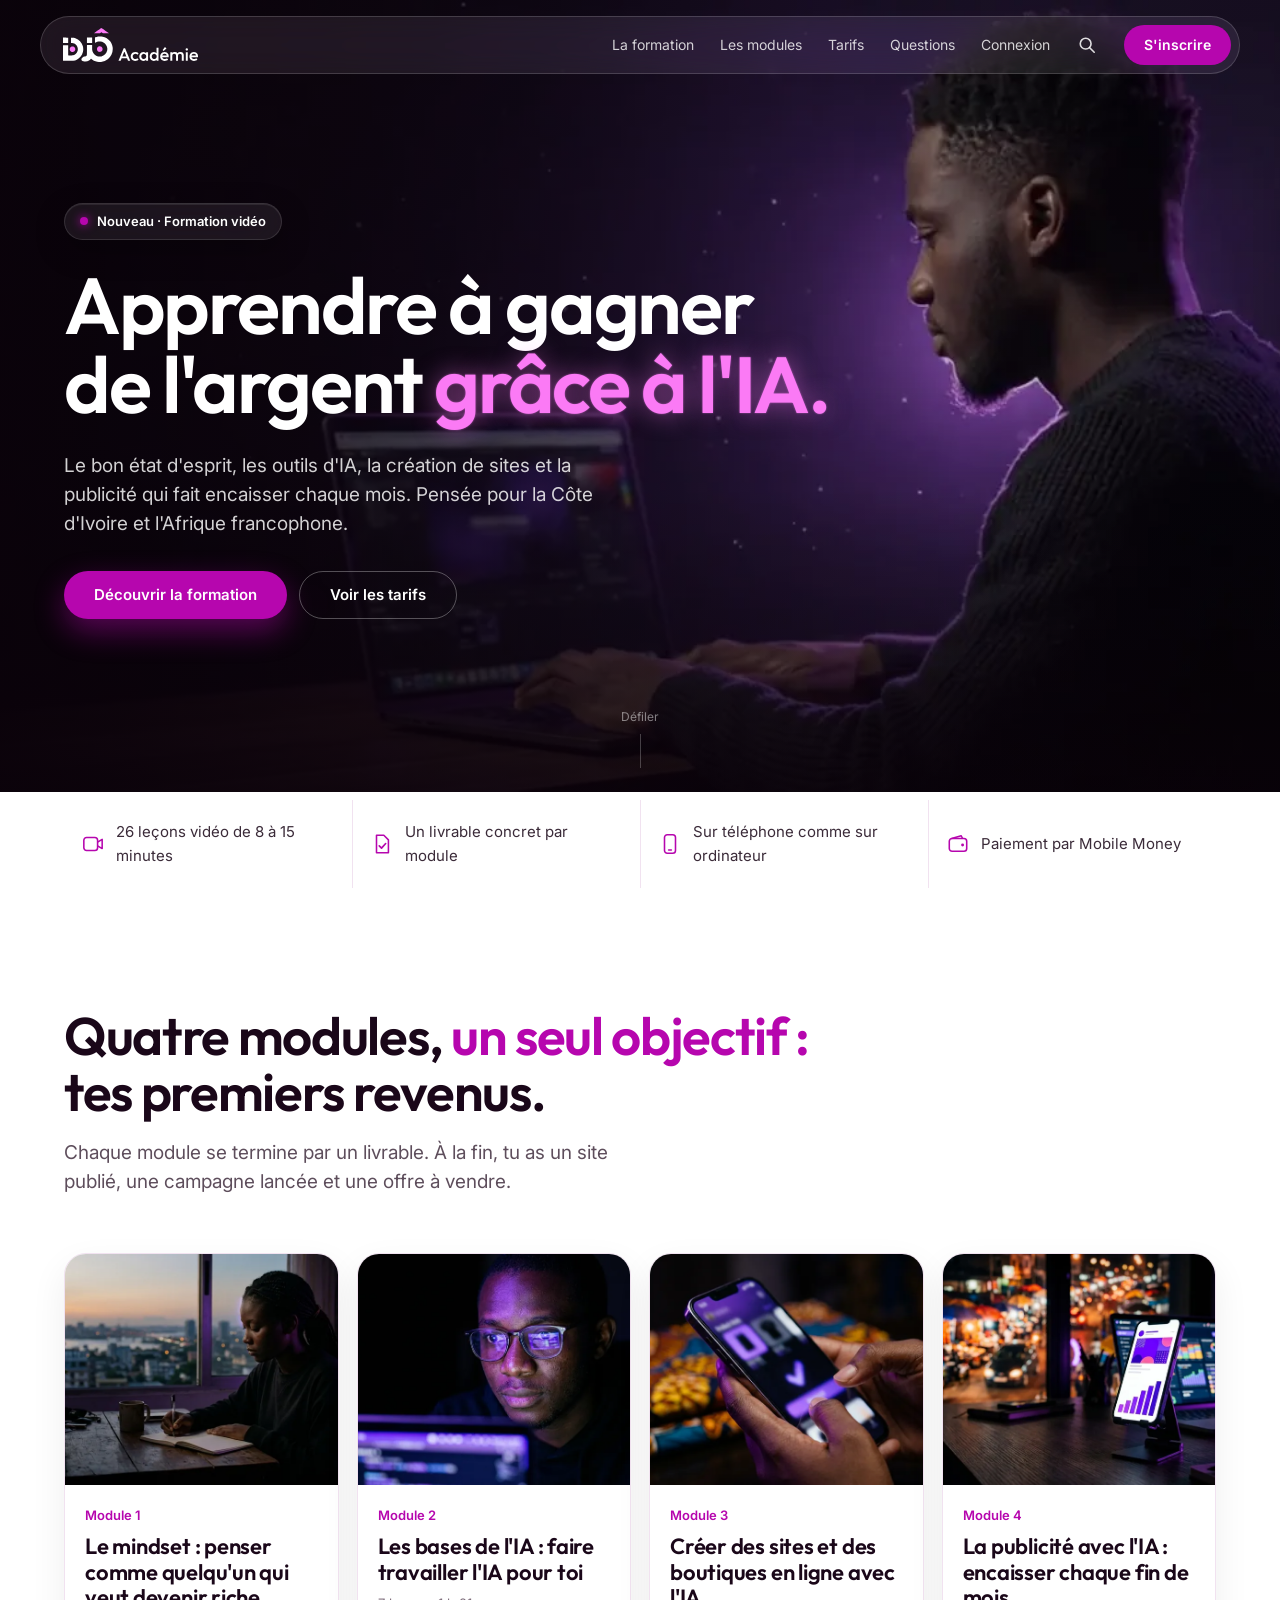
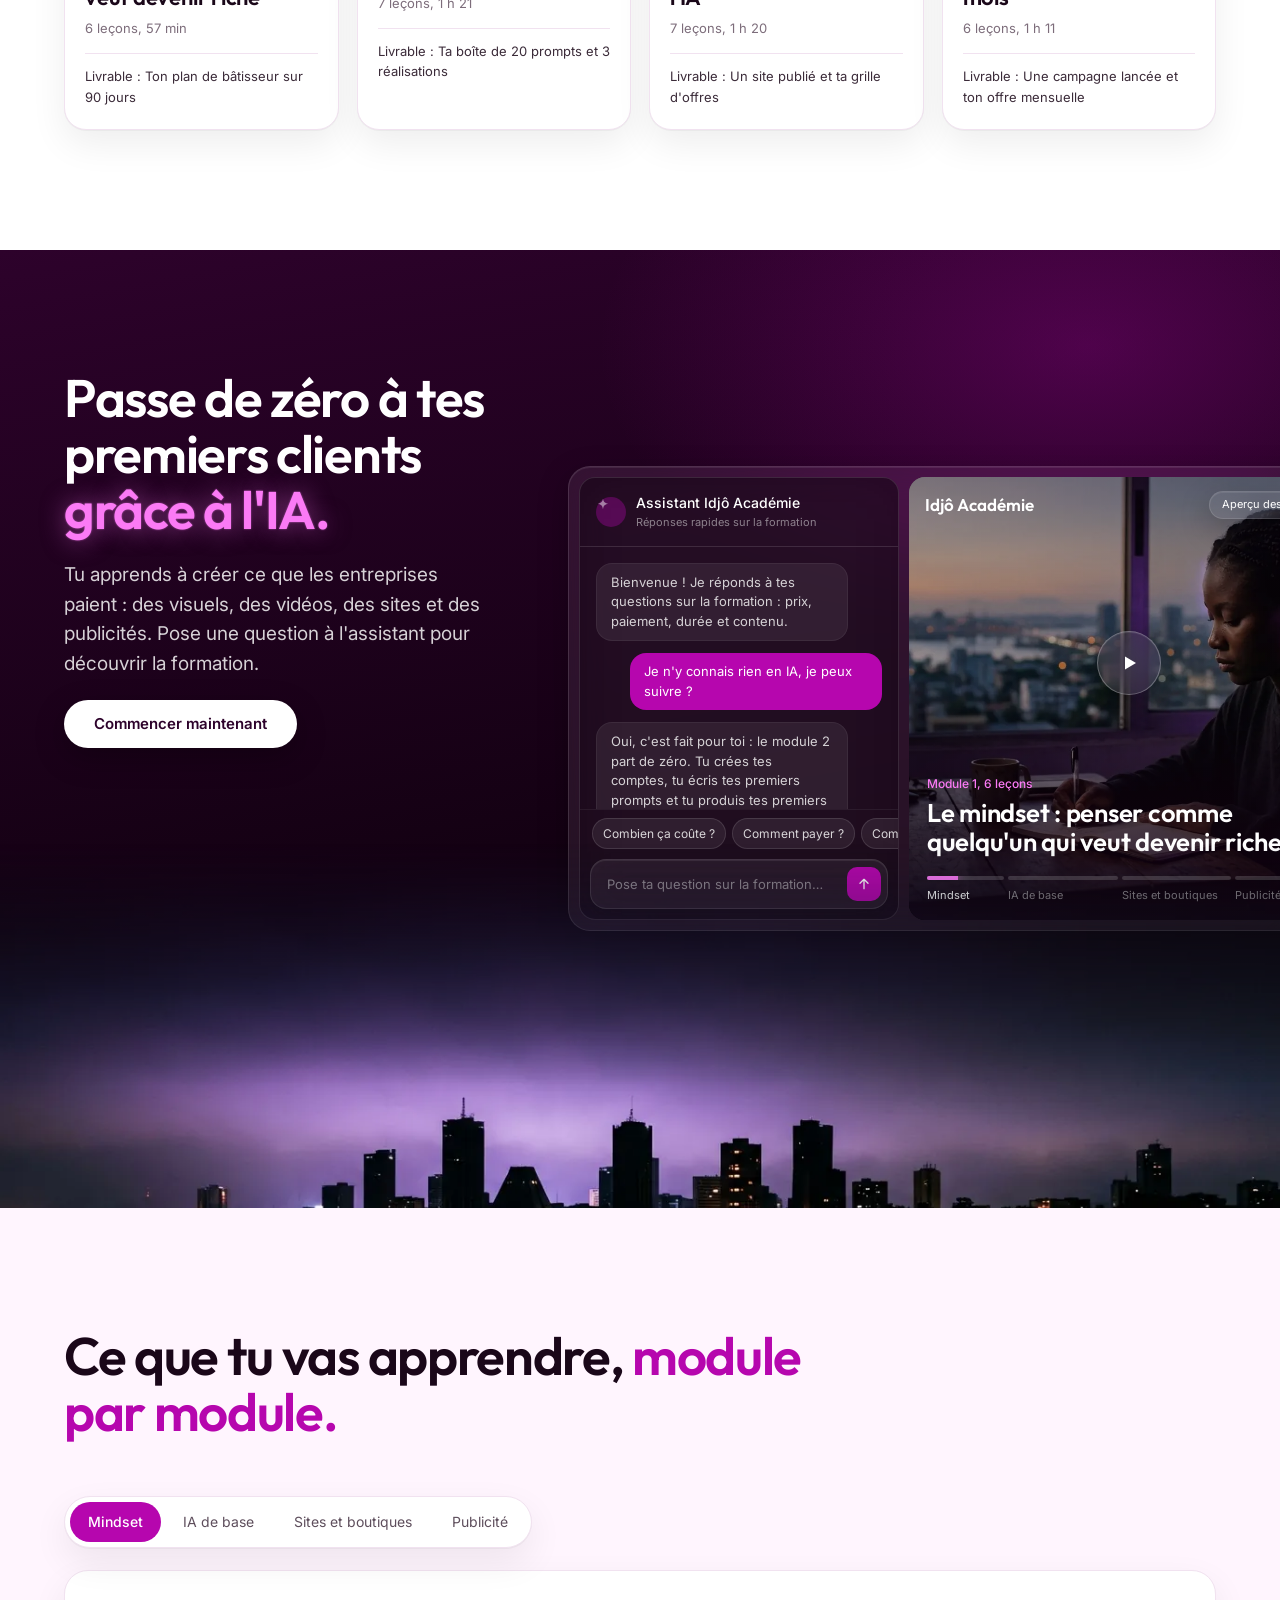
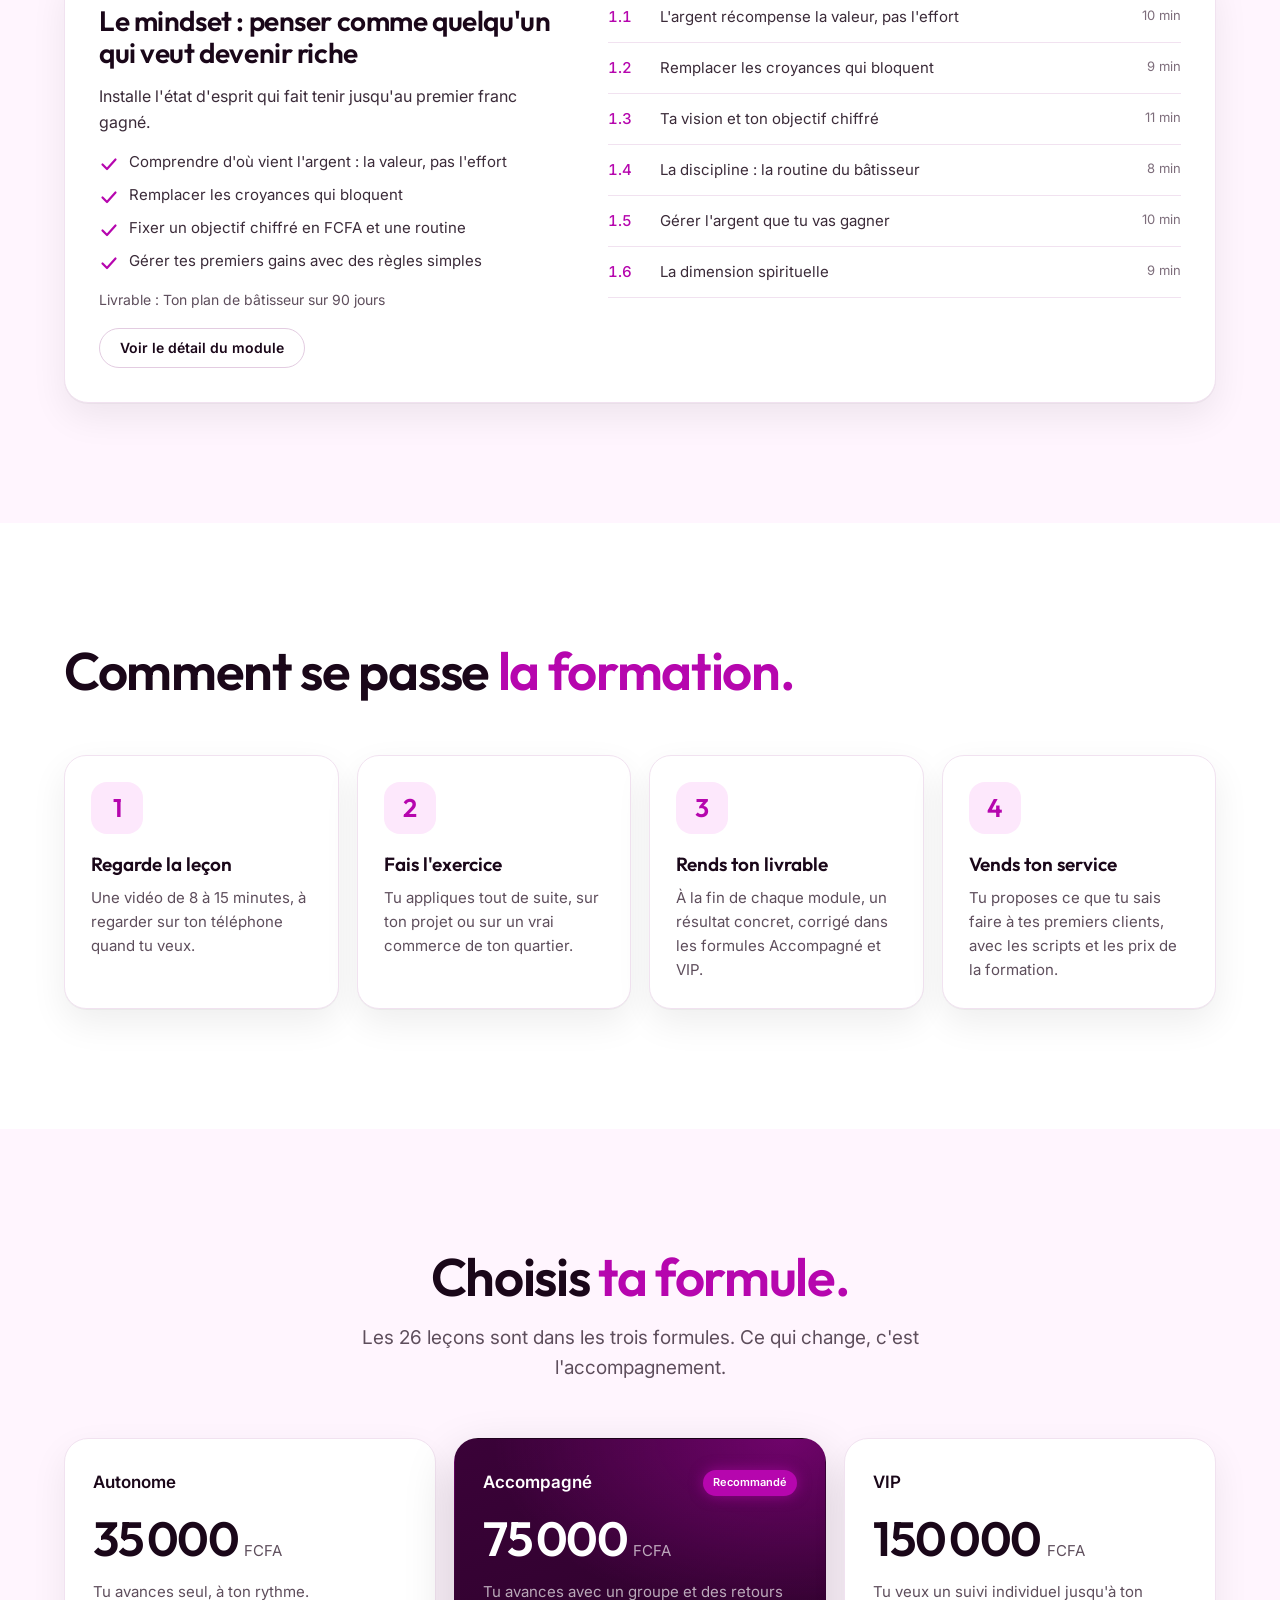
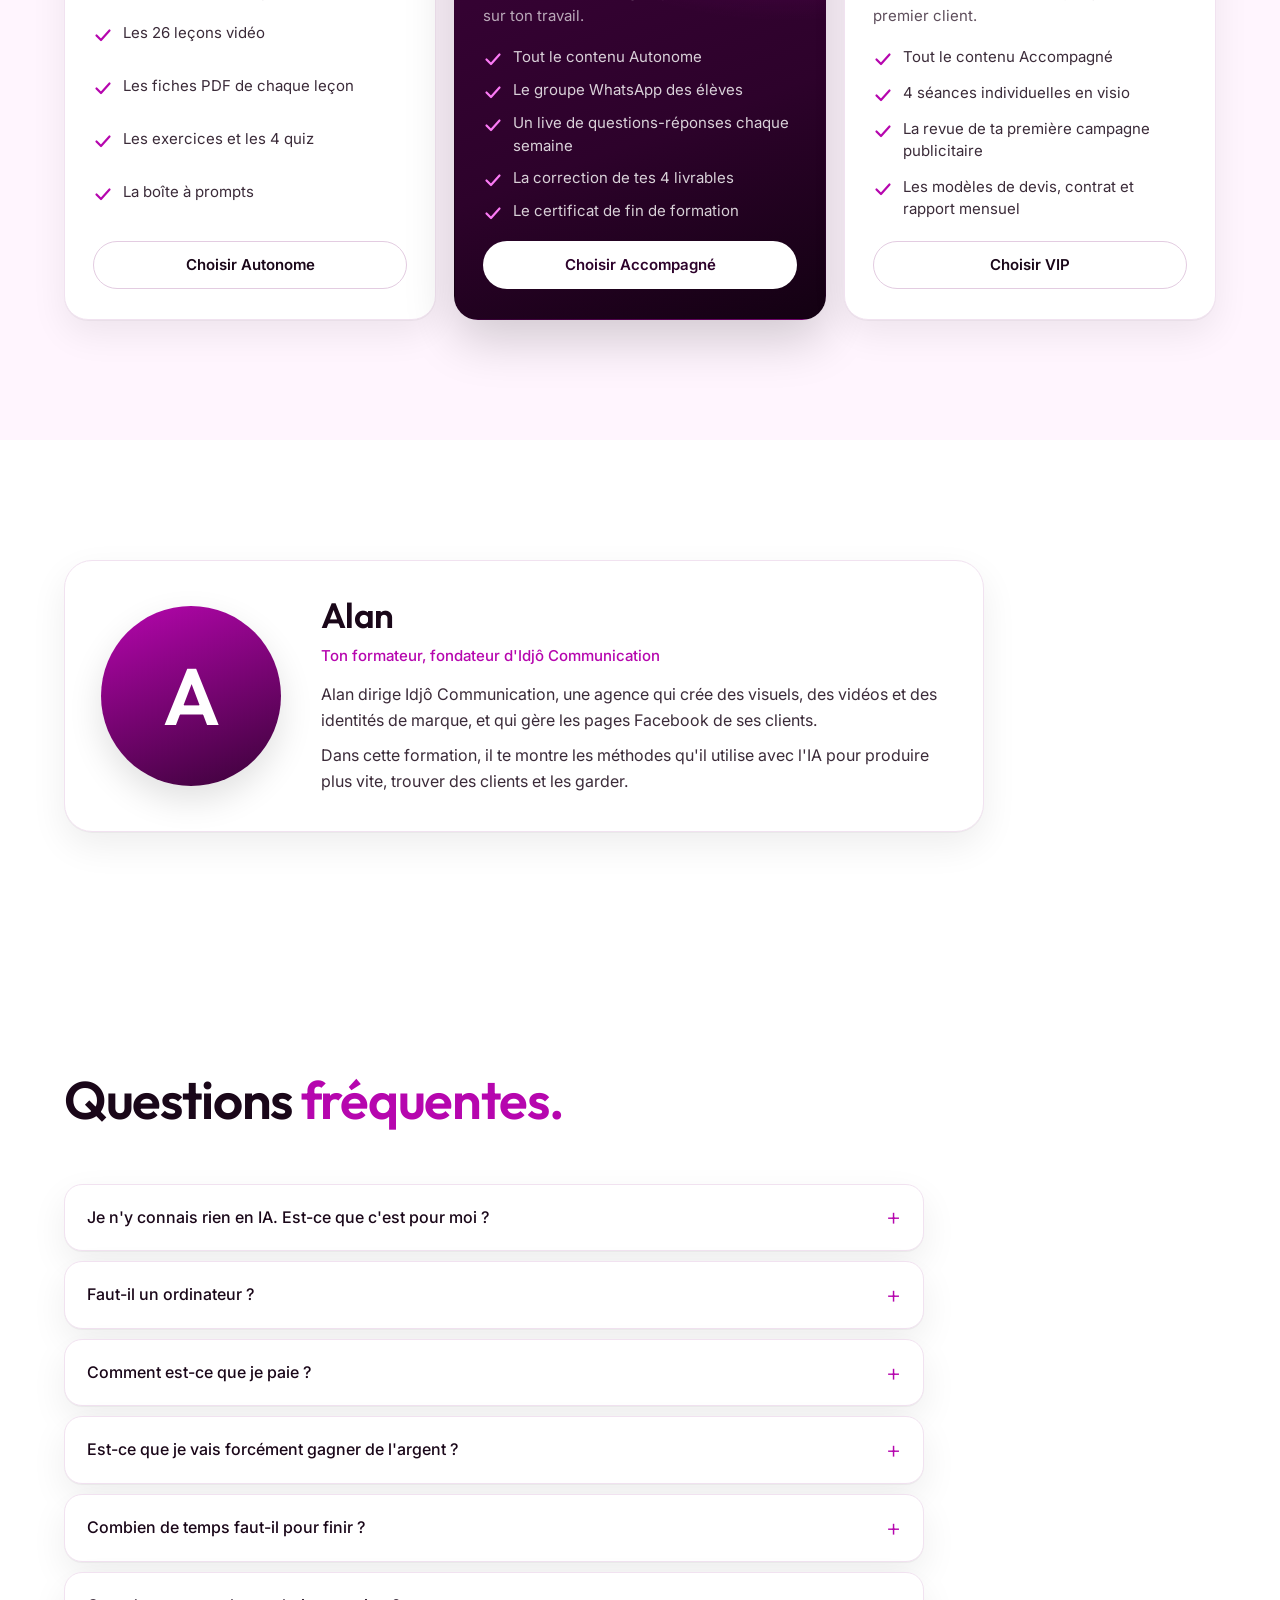
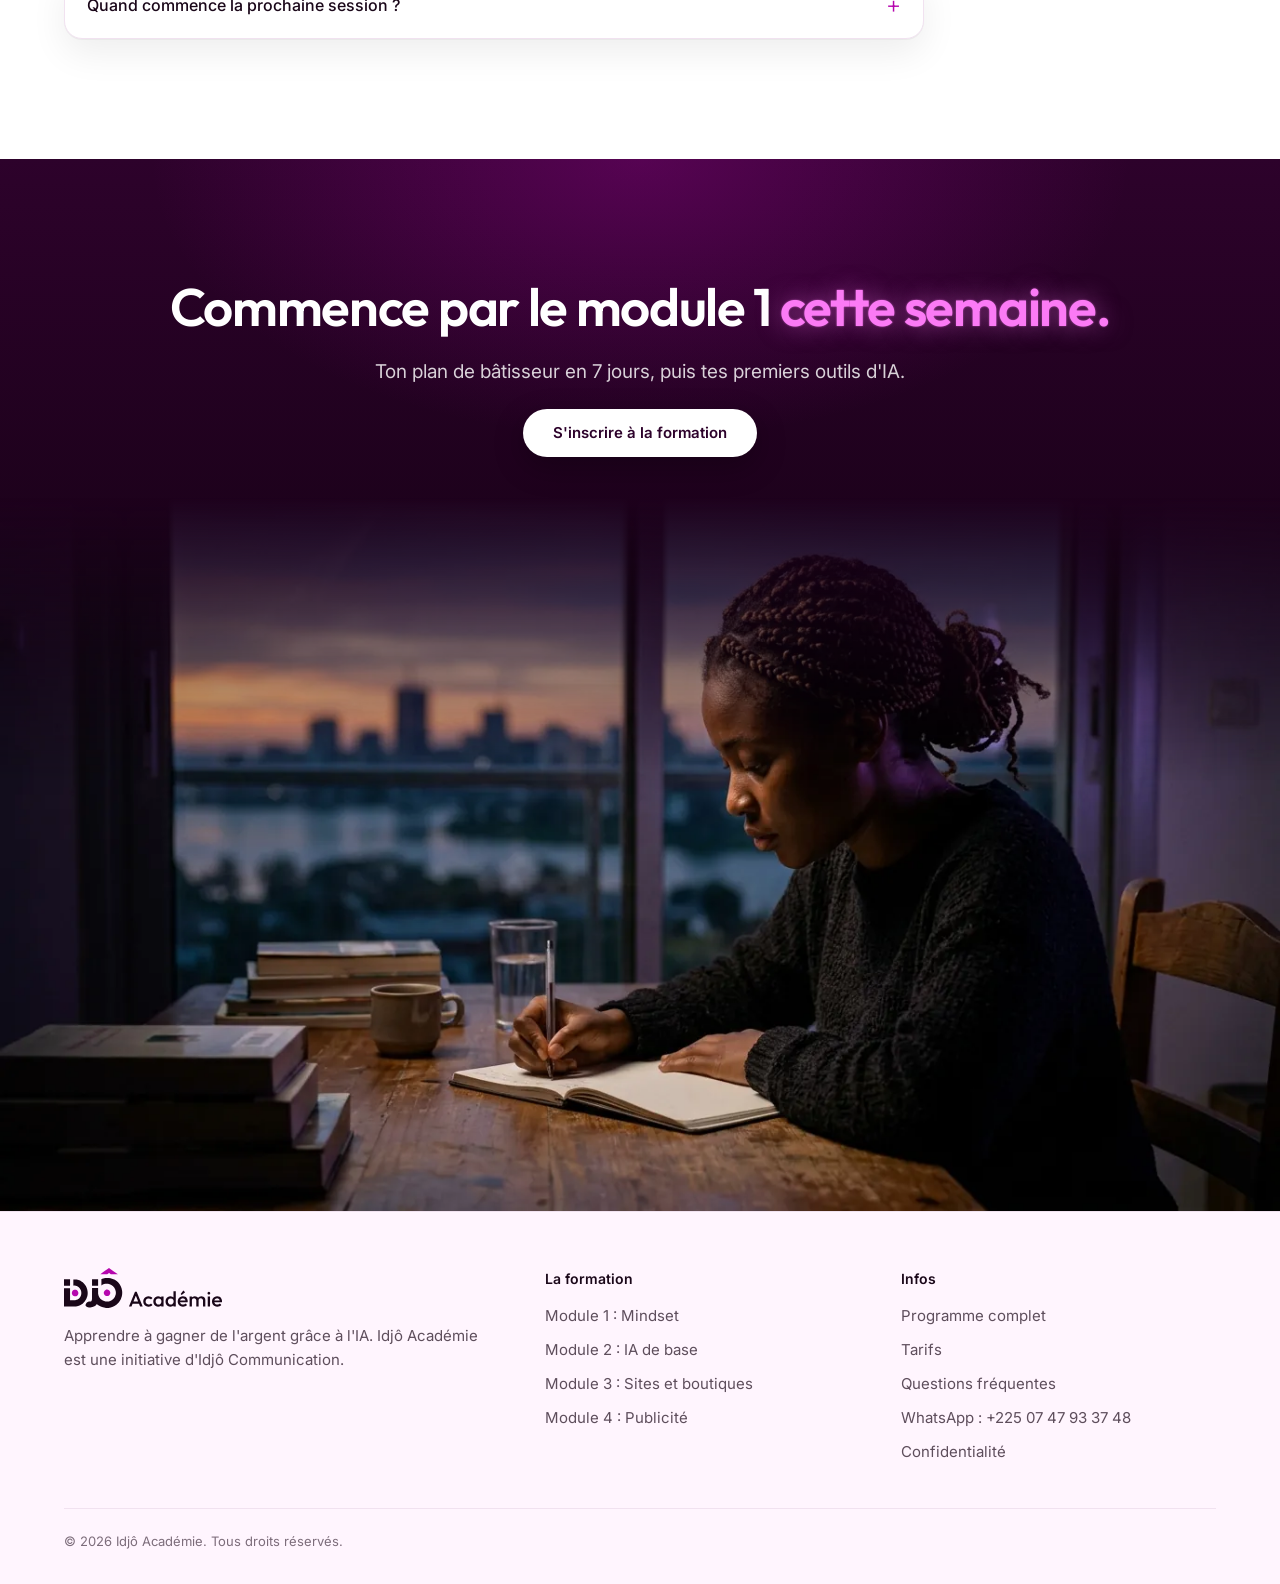
==== commit 4f5c5d27: "Page de confidentialité (exigée par Google pour la connexion Google) Co-Authored-By: Claude Opus 5.5" ====
--- a/index.html
+++ b/index.html
@@ -277,6 +277,7 @@
             <li><a href="#tarifs">Tarifs</a></li>
             <li><a href="#faq">Questions fréquentes</a></li>
             <li><a class="js-whatsapp" href="https://wa.me/2250747933748">WhatsApp : +225 07 47 93 37 48</a></li>
+            <li><a href="confidentialite.html">Confidentialité</a></li>
           </ul>
         </div>
       </div>
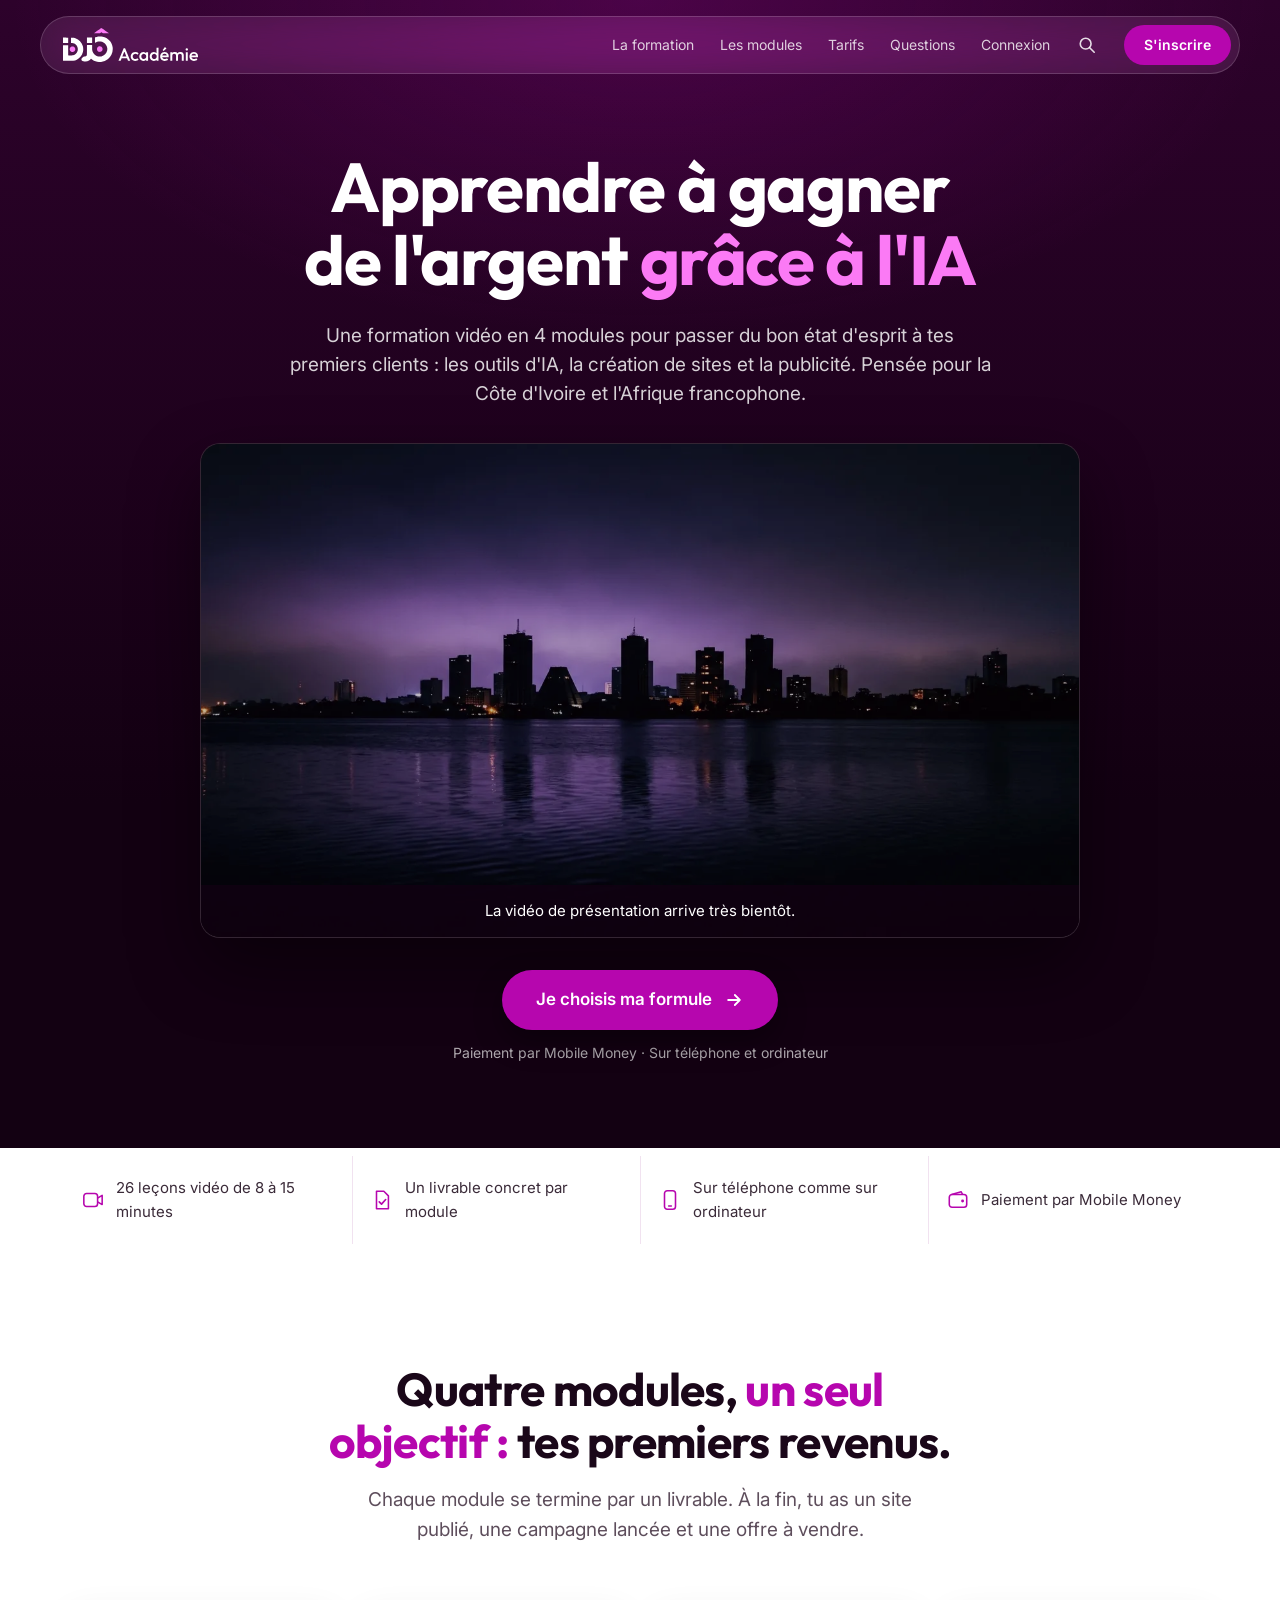
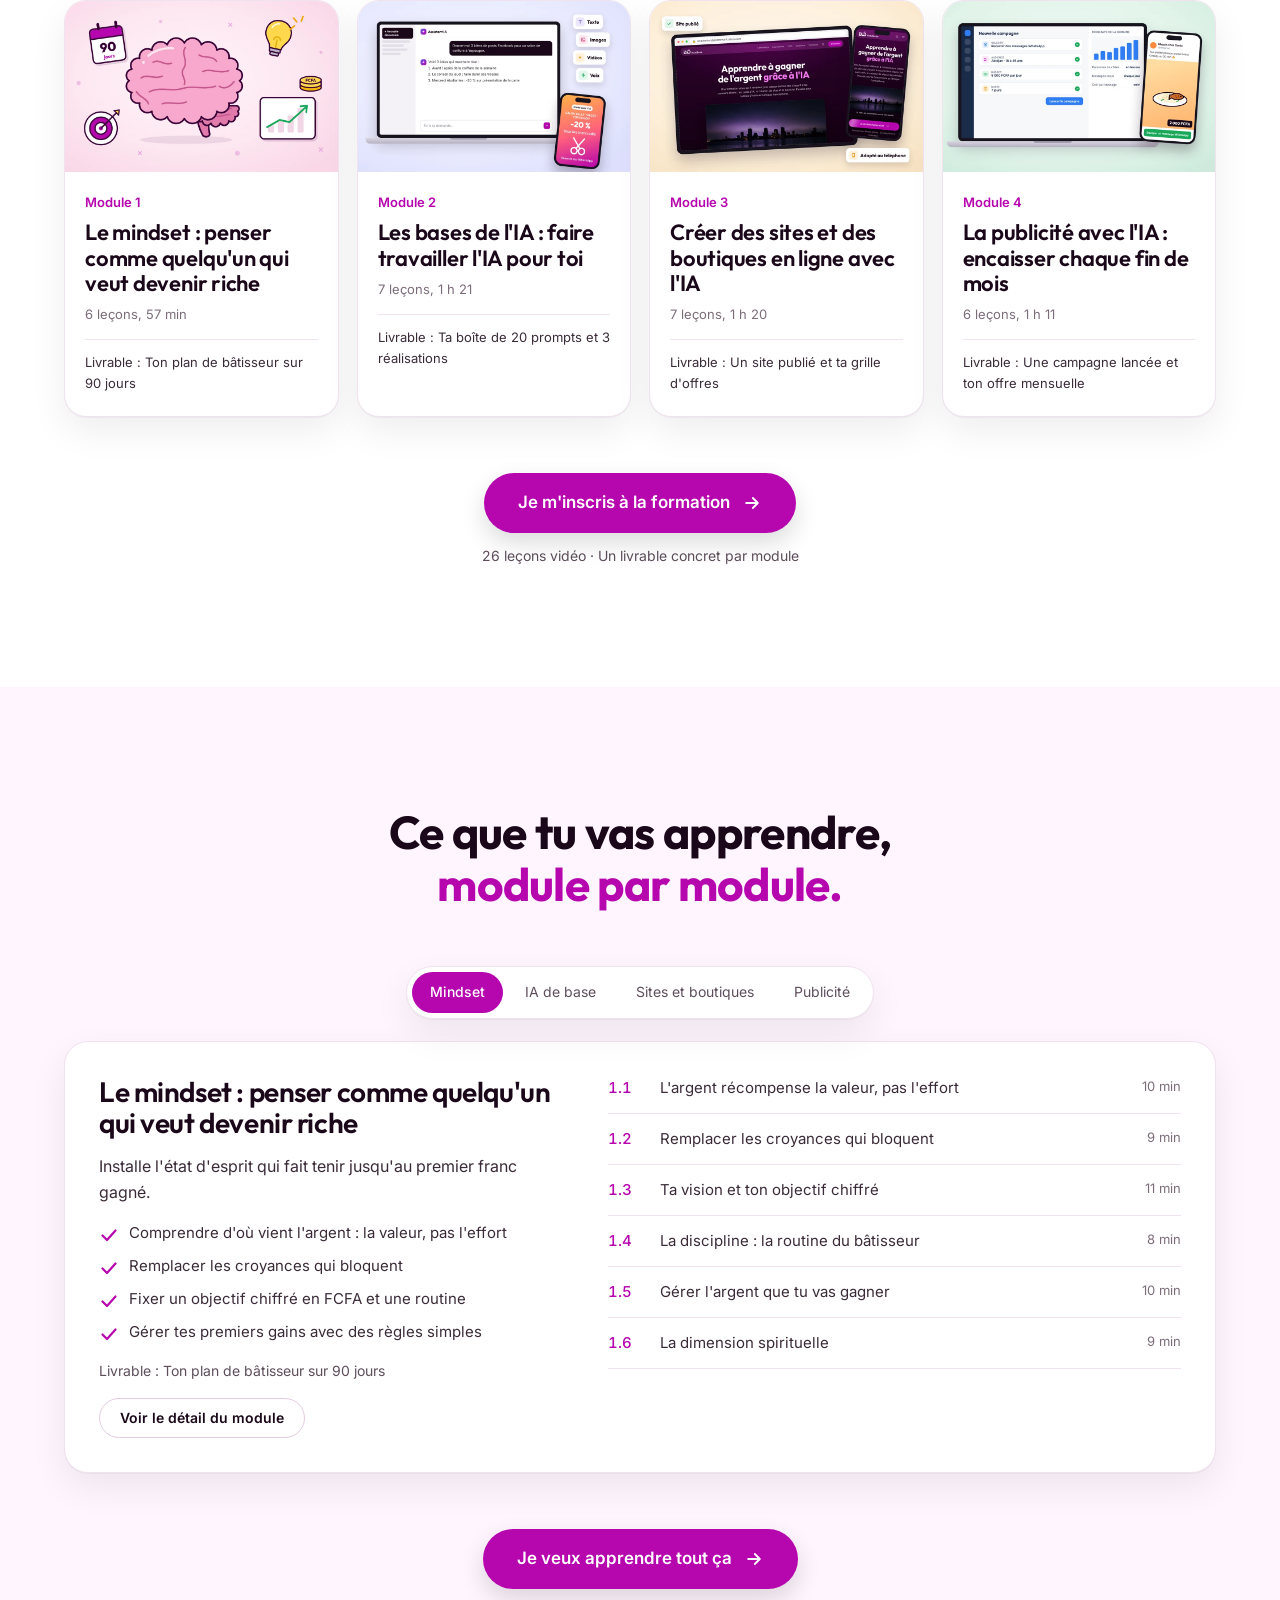
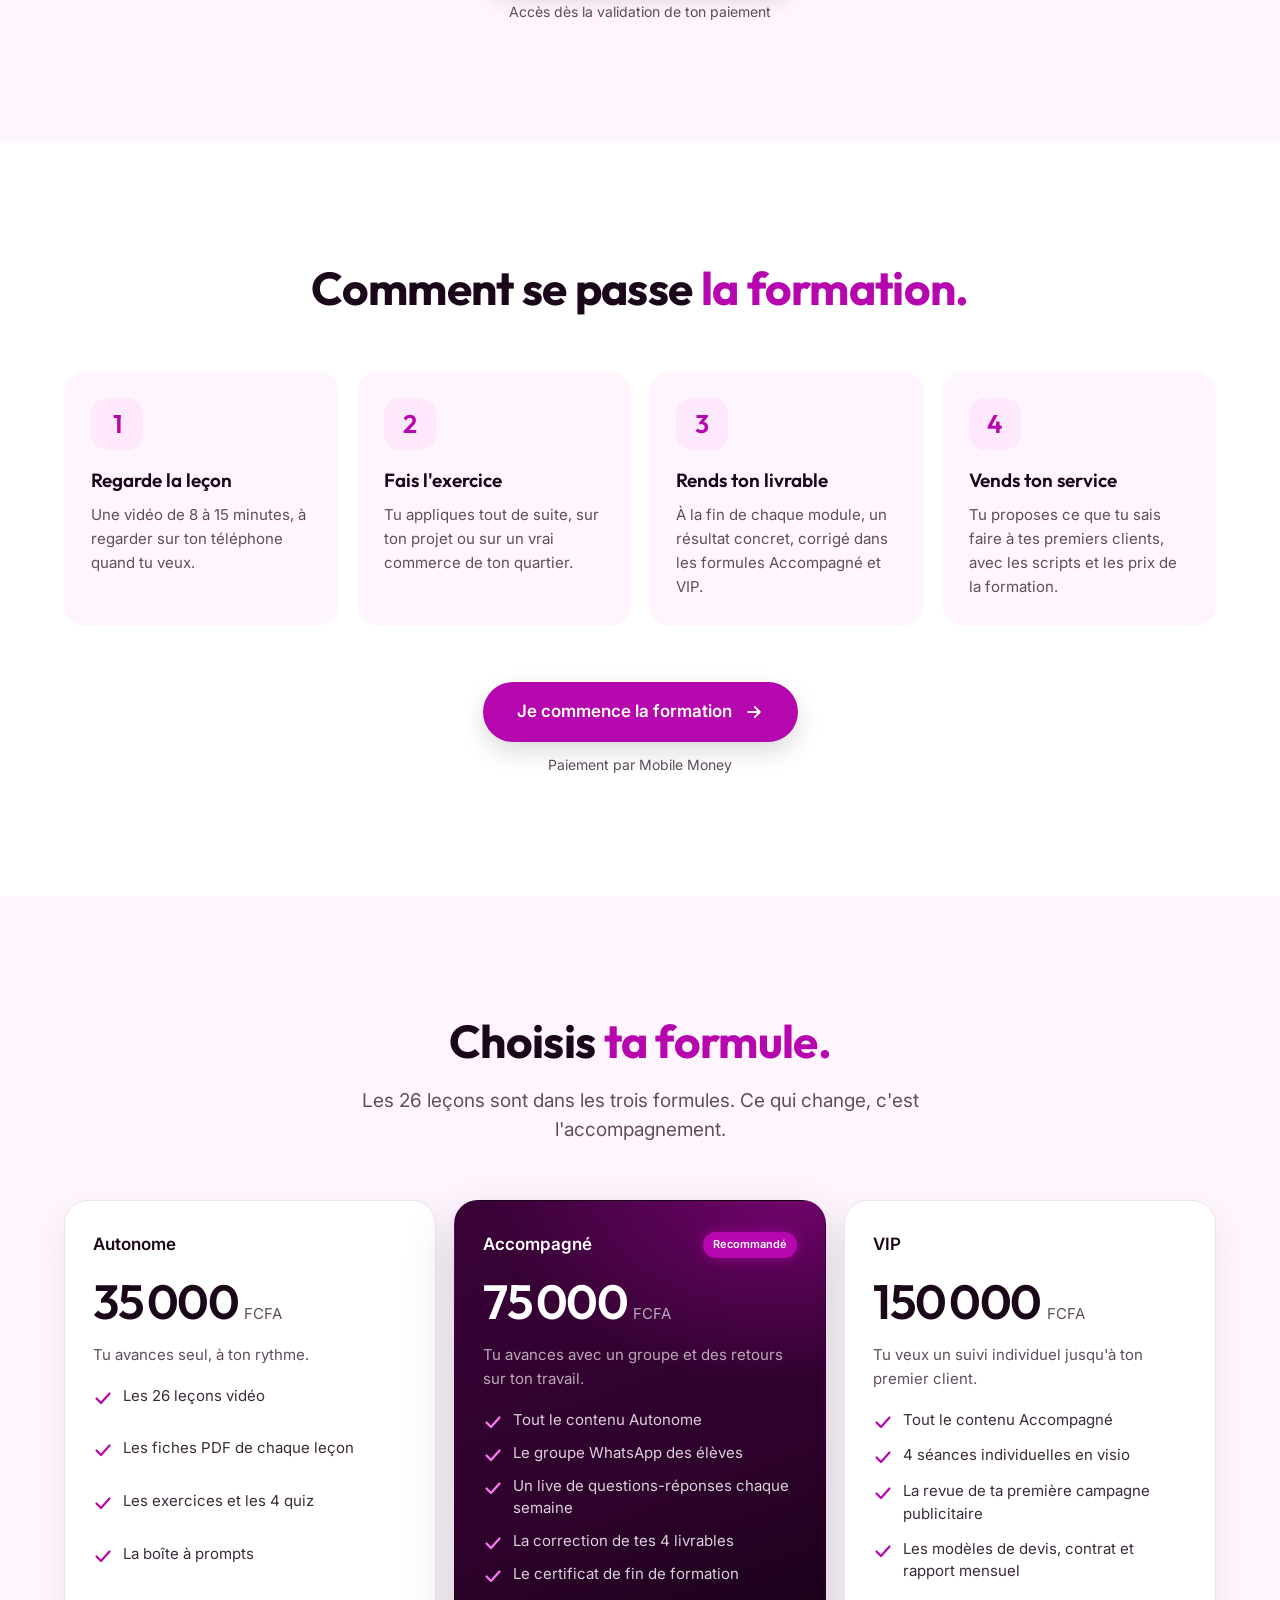
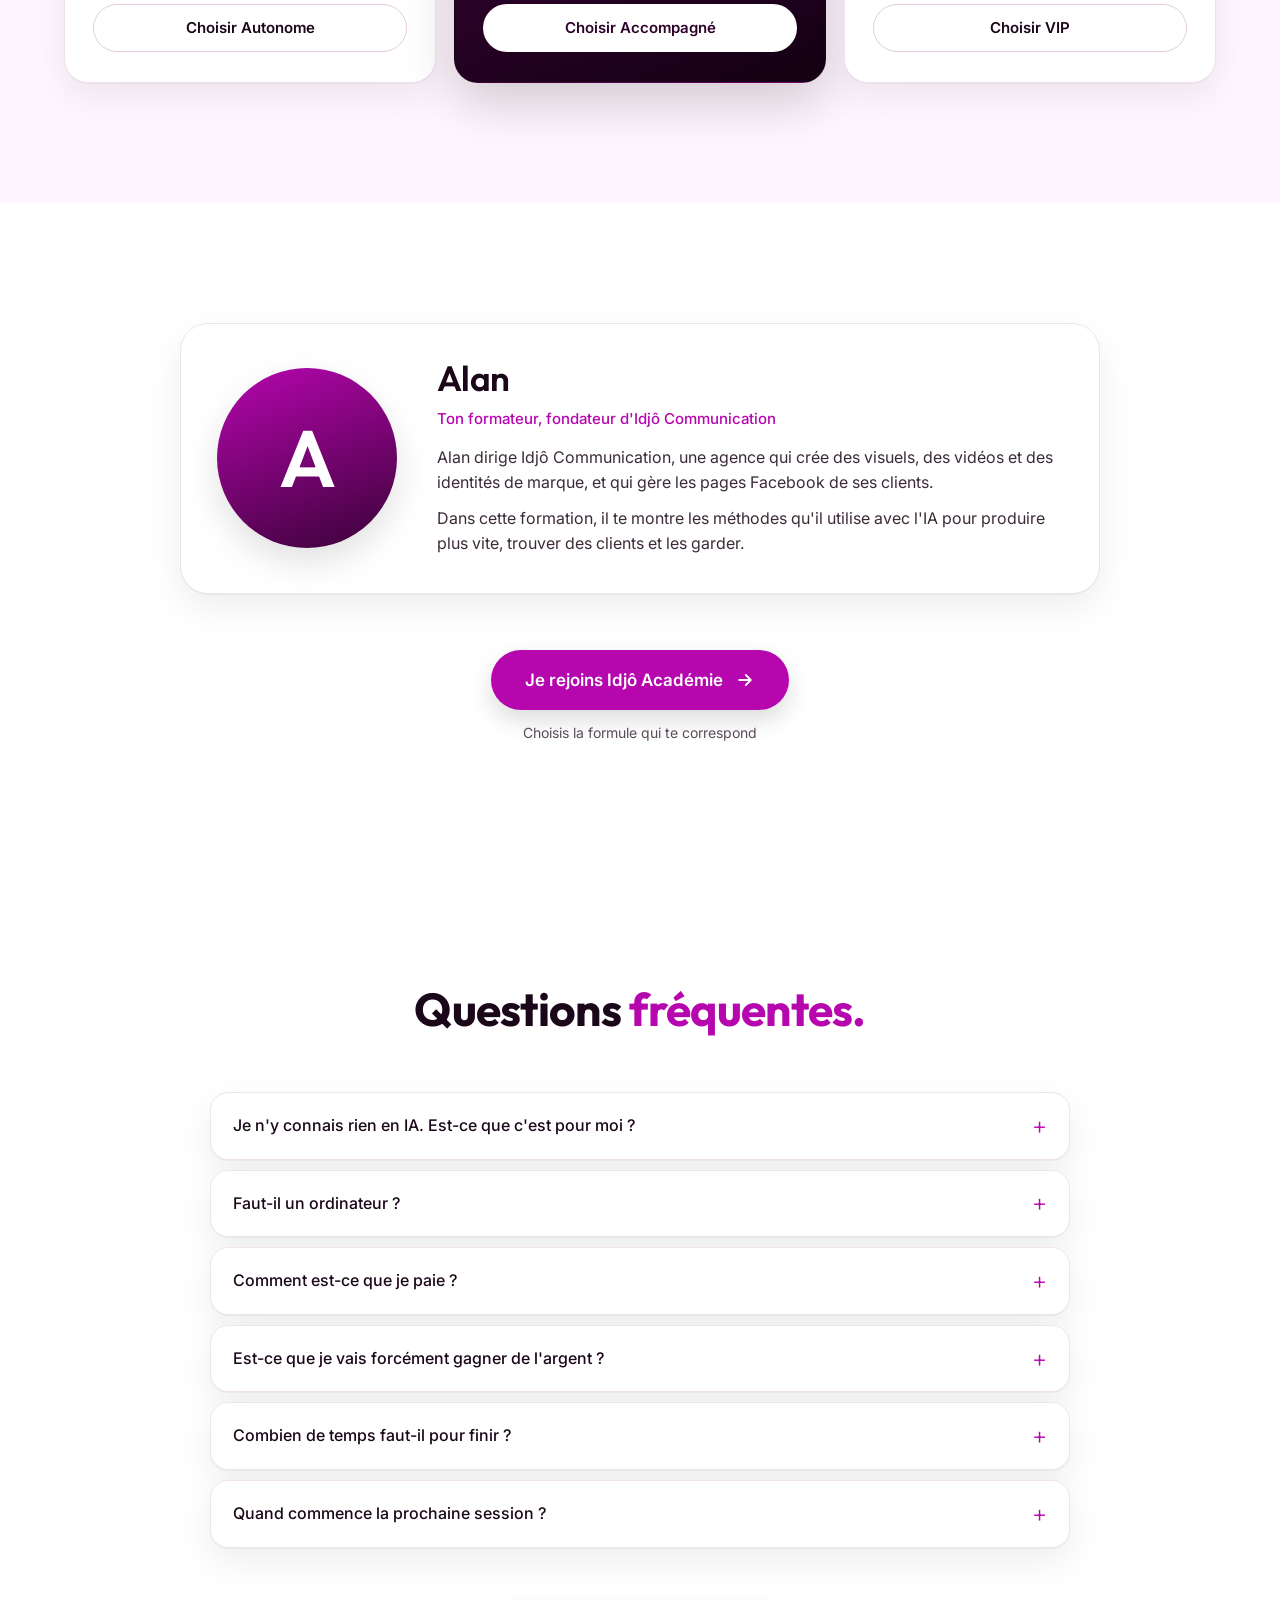
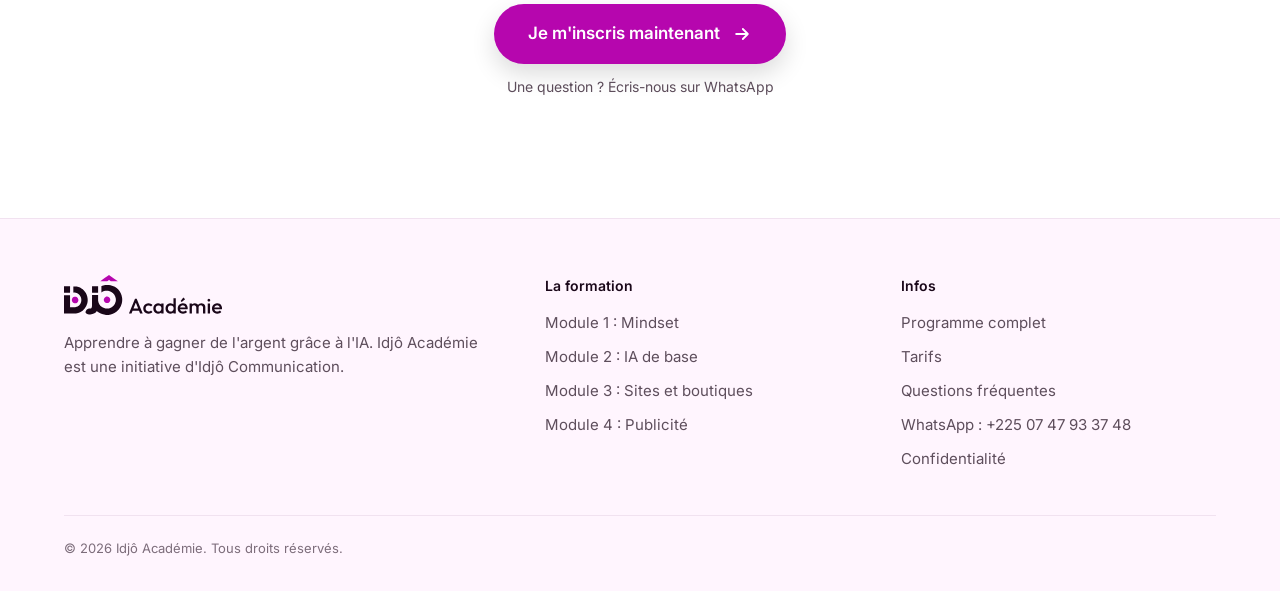
==== commit 677753ce: "Accueil en page de vente longue (style systeme.io) et nouvelles images de modules - Haut de page : t" ====
--- a/index.html
+++ b/index.html
@@ -25,10 +25,10 @@
   <link rel="apple-touch-icon" href="assets/img/apple-touch-icon.png">
   <link rel="preload" href="assets/fonts/outfit.woff2" as="font" type="font/woff2" crossorigin>
   <link rel="preload" href="assets/fonts/inter.woff2" as="font" type="font/woff2" crossorigin>
-  <link rel="preload" href="assets/img/flow/hero-poster.webp" as="image">
+  <link rel="preload" href="assets/img/flow/abidjan-nuit.webp" as="image">
   <link rel="stylesheet" href="assets/css/style.css">
 </head>
-<body>
+<body class="page-accueil">
   <a class="lien-evitement" href="#contenu">Aller au contenu</a>
 
   <svg width="0" height="0" style="position:absolute" aria-hidden="true">
@@ -42,6 +42,7 @@
     <symbol id="i-menu" viewBox="0 0 24 24"><path d="M4 8 H20 M4 16 H20" stroke="currentColor" stroke-width="1.8" stroke-linecap="round"/></symbol>
     <symbol id="i-fermer" viewBox="0 0 24 24"><path d="M6 6 L18 18 M18 6 L6 18" stroke="currentColor" stroke-width="1.8" stroke-linecap="round"/></symbol>
     <symbol id="i-envoyer" viewBox="0 0 24 24"><path d="M12 19 V5 M6 11 L12 5 L18 11" fill="none" stroke="currentColor" stroke-width="2" stroke-linecap="round" stroke-linejoin="round"/></symbol>
+    <symbol id="i-fleche" viewBox="0 0 24 24"><path d="M5 12 H19 M13 6 L19 12 L13 18" fill="none" stroke="currentColor" stroke-width="2.2" stroke-linecap="round" stroke-linejoin="round"/></symbol>
     <symbol id="i-etincelle" viewBox="0 0 24 24"><path d="M12 2.5 C12.7 8 14.5 10 21 11.5 C14.5 13 12.7 15 12 21.5 C11.3 15 9.5 13 3 11.5 C9.5 10 11.3 8 12 2.5 Z" fill="currentColor"/></symbol>
   </svg>
 
@@ -82,23 +83,22 @@
 
   <main id="contenu">
     <section class="hero sombre" aria-labelledby="titre-hero">
-      <div class="hero__media" aria-hidden="true">
-        <img src="assets/img/flow/hero-poster.webp" alt="" width="1280" height="604">
-        <video id="hero-video" muted loop playsinline preload="none" data-src="assets/video/idjo-hero.mp4"></video>
-      </div>
-      <div class="hero__voile" aria-hidden="true"></div>
-      <div class="conteneur">
-        <div class="hero__contenu">
-          <p class="pastille verre monte"><i aria-hidden="true"></i>Nouveau · Formation vidéo</p>
-          <h1 class="titre-hero monte monte-1" id="titre-hero">Apprendre à gagner de l'argent <em>grâce à l'IA.</em></h1>
-          <p class="chapeau monte monte-2">Le bon état d'esprit, les outils d'IA, la création de sites et la publicité qui fait encaisser chaque mois. Pensée pour la Côte d'Ivoire et l'Afrique francophone.</p>
-          <div class="hero__actions monte monte-3">
-            <a class="bouton" href="formation.html"><span class="glisse"><span>Découvrir la formation</span><span aria-hidden="true">Découvrir la formation</span></span></a>
-            <a class="bouton bouton--verre" href="#tarifs">Voir les tarifs</a>
-          </div>
-        </div>
-      </div>
-      <a class="hero__defiler" href="#modules">Défiler<i></i></a>
+      <div class="conteneur hero__contenu">
+        <h1 class="titre-hero monte" id="titre-hero">Apprendre à gagner de l'argent <em>grâce à l'IA</em></h1>
+        <p class="chapeau monte monte-1">Une formation vidéo en 4 modules pour passer du bon état d'esprit à tes premiers clients : les outils d'IA, la création de sites et la publicité. Pensée pour la Côte d'Ivoire et l'Afrique francophone.</p>
+        <div class="vsl monte monte-2" id="vsl">
+          <img class="vsl__affiche" src="assets/img/flow/abidjan-nuit.webp" alt="" width="1376" height="768">
+          <button class="vsl__lire" type="button" hidden>
+            <span class="vsl__rond"><svg width="30" height="30" aria-hidden="true"><use href="#i-lecture"/></svg></span>
+            <span>Regarde la présentation</span>
+          </button>
+          <p class="vsl__bientot">La vidéo de présentation arrive très bientôt.</p>
+        </div>
+        <div class="appel-bloc monte monte-3">
+          <a class="bouton bouton--grand bouton--anime" href="#tarifs">Je choisis ma formule<svg width="20" height="20" aria-hidden="true"><use href="#i-fleche"/></svg></a>
+          <p class="appel-bloc__note">Paiement par Mobile Money · Sur téléphone et ordinateur</p>
+        </div>
+      </div>
     </section>
 
     <div class="atouts">
@@ -114,84 +114,37 @@
 
     <section class="section" id="modules" aria-labelledby="titre-modules">
       <div class="conteneur">
-        <div class="section__tete apparait">
+        <div class="section__tete section__tete--centre apparait">
           <h2 class="titre-section" id="titre-modules">Quatre modules, <em>un seul objectif :</em> tes premiers revenus.</h2>
           <p class="chapeau">Chaque module se termine par un livrable. À la fin, tu as un site publié, une campagne lancée et une offre à vendre.</p>
         </div>
         <ul class="modules" id="cartes-modules"></ul>
-      </div>
-    </section>
-
-    <!-- Section inspirée de « Rocket CTA » : texte à gauche, tableau de bord en parallaxe, Abidjan au premier plan -->
-    <section class="assistant sombre" id="assistant" aria-labelledby="titre-assistant">
-      <div class="conteneur assistant__grille">
-        <div class="assistant__texte">
-          <h2 class="titre-section apparait" id="titre-assistant">Passe de zéro à tes premiers clients <em>grâce à l'IA.</em></h2>
-          <p class="chapeau apparait" style="--delai:.1s">Tu apprends à créer ce que les entreprises paient : des visuels, des vidéos, des sites et des publicités. Pose une question à l'assistant pour découvrir la formation.</p>
-          <div class="apparait" style="--delai:.2s">
-            <a class="bouton js-inscription" href="#tarifs" data-formule="accompagne"><span class="glisse"><span>Commencer maintenant</span><span aria-hidden="true">Commencer maintenant</span></span></a>
-          </div>
-        </div>
-        <div class="tableau" id="tableau">
-          <div class="tableau__cadre verre">
-            <div class="tableau__grille">
-              <div class="chat">
-                <div class="chat__tete">
-                  <span class="chat__icone"><svg width="14" height="14" aria-hidden="true"><use href="#i-etincelle"/></svg></span>
-                  <div><strong>Assistant Idjô Académie</strong><span>Réponses rapides sur la formation</span></div>
-                </div>
-                <div class="chat__fil" id="chat-fil" aria-live="polite"></div>
-                <div class="chat__suggestions" id="chat-suggestions">
-                  <button type="button">Combien ça coûte ?</button>
-                  <button type="button">Comment payer ?</button>
-                  <button type="button">Combien de temps ?</button>
-                </div>
-                <form class="chat__saisie verre" id="chat-formulaire">
-                  <label class="visuellement-cache" for="chat-champ">Pose ta question sur la formation</label>
-                  <input id="chat-champ" type="text" autocomplete="off" placeholder="Pose ta question sur la formation…">
-                  <button class="chat__envoyer" type="submit" aria-label="Envoyer la question"><svg width="16" height="16" aria-hidden="true"><use href="#i-envoyer"/></svg></button>
-                </form>
-              </div>
-              <div class="lecon" id="lecon">
-                <div class="lecon__image" id="lecon-images"></div>
-                <div class="lecon__voile" aria-hidden="true"></div>
-                <div class="lecon__haut">
-                  <span class="lecon__marque">Idjô Académie</span>
-                  <span class="lecon__badge verre">Aperçu des leçons</span>
-                </div>
-                <button class="lecon__lire verre js-apercu" type="button" id="lecon-lire" data-lecon="1-1" aria-label="Voir l'aperçu de la leçon">
-                  <svg width="24" height="24" aria-hidden="true"><use href="#i-lecture"/></svg>
-                </button>
-                <div class="lecon__centre">
-                  <span class="lecon__module" id="lecon-module"></span>
-                  <p class="lecon__titre" id="lecon-titre"></p>
-                </div>
-                <div class="chapitres" id="chapitres" role="group" aria-label="Chapitres de la formation : un par module"></div>
-              </div>
-            </div>
-          </div>
-        </div>
-      </div>
-      <div class="premier-plan" id="premier-plan" aria-hidden="true">
-        <img src="assets/img/flow/abidjan-nuit.webp" alt="" width="1376" height="768" loading="lazy">
+        <div class="appel-bloc apparait">
+          <a class="bouton bouton--grand bouton--anime" href="#tarifs">Je m'inscris à la formation<svg width="20" height="20" aria-hidden="true"><use href="#i-fleche"/></svg></a>
+          <p class="appel-bloc__note">26 leçons vidéo · Un livrable concret par module</p>
+        </div>
       </div>
     </section>
 
     <section class="section" id="programme" aria-labelledby="titre-programme">
       <div class="conteneur">
-        <div class="section__tete apparait">
+        <div class="section__tete section__tete--centre apparait">
           <h2 class="titre-section" id="titre-programme">Ce que tu vas apprendre, <em>module par module.</em></h2>
         </div>
         <div class="onglets apparait">
           <div class="onglets__liste verre" role="tablist" aria-label="Modules" id="onglets-liste"></div>
           <div id="onglets-panneaux"></div>
         </div>
+        <div class="appel-bloc apparait">
+          <a class="bouton bouton--grand bouton--anime" href="#tarifs">Je veux apprendre tout ça<svg width="20" height="20" aria-hidden="true"><use href="#i-fleche"/></svg></a>
+          <p class="appel-bloc__note">Accès dès la validation de ton paiement</p>
+        </div>
       </div>
     </section>
 
     <section class="section" aria-labelledby="titre-etapes">
       <div class="conteneur">
-        <div class="section__tete apparait">
+        <div class="section__tete section__tete--centre apparait">
           <h2 class="titre-section" id="titre-etapes">Comment se passe <em>la formation.</em></h2>
         </div>
         <ol class="etapes">
@@ -200,6 +153,10 @@
           <li class="verre apparait" style="--delai:.16s"><h3 class="titre-bloc">Rends ton livrable</h3><p>À la fin de chaque module, un résultat concret, corrigé dans les formules Accompagné et VIP.</p></li>
           <li class="verre apparait" style="--delai:.24s"><h3 class="titre-bloc">Vends ton service</h3><p>Tu proposes ce que tu sais faire à tes premiers clients, avec les scripts et les prix de la formation.</p></li>
         </ol>
+        <div class="appel-bloc apparait">
+          <a class="bouton bouton--grand bouton--anime" href="#tarifs">Je commence la formation<svg width="20" height="20" aria-hidden="true"><use href="#i-fleche"/></svg></a>
+          <p class="appel-bloc__note">Paiement par Mobile Money</p>
+        </div>
       </div>
     </section>
 
@@ -226,12 +183,16 @@
             <p>Dans cette formation, il te montre les méthodes qu'il utilise avec l'IA pour produire plus vite, trouver des clients et les garder.</p>
           </div>
         </div>
+        <div class="appel-bloc apparait">
+          <a class="bouton bouton--grand bouton--anime" href="#tarifs">Je rejoins Idjô Académie<svg width="20" height="20" aria-hidden="true"><use href="#i-fleche"/></svg></a>
+          <p class="appel-bloc__note">Choisis la formule qui te correspond</p>
+        </div>
       </div>
     </section>
 
     <section class="section" id="faq" aria-labelledby="titre-faq">
       <div class="conteneur">
-        <div class="section__tete apparait">
+        <div class="section__tete section__tete--centre apparait">
           <h2 class="titre-section" id="titre-faq">Questions <em>fréquentes.</em></h2>
         </div>
         <div class="faq">
@@ -242,22 +203,19 @@
           <details class="verre"><summary>Combien de temps faut-il pour finir ?</summary><p>Compte 7 à 9 semaines à ton rythme. Avec 2 heures par jour, tu peux boucler le parcours en 30 jours.</p></details>
           <details class="verre"><summary>Quand commence la prochaine session ?</summary><p>Écris-nous sur WhatsApp pour connaître la date et réserver ta place.</p></details>
         </div>
-      </div>
-    </section>
-
-    <section class="appel sombre" aria-labelledby="titre-appel">
-      <div class="conteneur appel__contenu">
-        <h2 class="titre-section apparait" id="titre-appel">Commence par le module 1 <em>cette semaine.</em></h2>
-        <p class="chapeau apparait" style="--delai:.1s">Ton plan de bâtisseur en 7 jours, puis tes premiers outils d'IA.</p>
-        <div class="apparait" style="--delai:.2s">
-          <a class="bouton js-inscription" href="#tarifs" data-formule="accompagne"><span class="glisse"><span>S'inscrire à la formation</span><span aria-hidden="true">S'inscrire à la formation</span></span></a>
-        </div>
-      </div>
-      <div class="appel__image" aria-hidden="true">
-        <img src="assets/img/flow/entete-formation.webp" alt="" width="1376" height="768" loading="lazy">
-      </div>
-    </section>
+        <div class="appel-bloc apparait">
+          <a class="bouton bouton--grand bouton--anime" href="#tarifs">Je m'inscris maintenant<svg width="20" height="20" aria-hidden="true"><use href="#i-fleche"/></svg></a>
+          <p class="appel-bloc__note">Une question ? Écris-nous sur WhatsApp</p>
+        </div>
+      </div>
+    </section>
+
   </main>
+
+  <div class="barre-mobile barre-mobile--accueil verre" id="barre-inscription" aria-hidden="true">
+    <span>Dès <strong id="barre-prix-accueil"></strong></span>
+    <a class="bouton bouton--petit bouton--anime" href="#tarifs" tabindex="-1">Je m'inscris</a>
+  </div>
 
   <footer class="pied">
     <div class="conteneur">
@@ -288,7 +246,7 @@
   <dialog class="fenetre sombre" id="fenetre-apercu" aria-labelledby="fenetre-titre">
     <button class="fenetre__fermer" type="button" data-fermer aria-label="Fermer"><svg width="18" height="18" aria-hidden="true"><use href="#i-fermer"/></svg></button>
     <div class="fenetre__ecran">
-      <img id="fenetre-image" src="assets/img/flow/module-1.webp" alt="" width="1376" height="768">
+      <img id="fenetre-image" src="assets/img/modules/module-1-grand.webp" alt="" width="1376" height="860">
       <p>La vidéo de cette leçon sera disponible dans ton espace élève dès le lancement.</p>
     </div>
     <div class="fenetre__corps">
--- a/assets/css/style.css
+++ b/assets/css/style.css
@@ -86,15 +86,16 @@
 
 /* ---------- Typographie ---------- */
 .titre-hero {
-  font-family: var(--titres); font-weight: 600; color: var(--titre);
-  font-size: clamp(2.7rem, 6.2vw, 5.4rem); line-height: 1.0; letter-spacing: -0.03em;
+  font-family: var(--titres); font-weight: 700; color: var(--titre);
+  font-size: clamp(2.4rem, 5.4vw, 4.4rem); line-height: 1.06; letter-spacing: -0.02em;
 }
 .titre-section {
-  font-family: var(--titres); font-weight: 600; color: var(--titre);
-  font-size: clamp(2rem, 4.2vw, 3.3rem); line-height: 1.06; letter-spacing: -0.025em;
-}
+  font-family: var(--titres); font-weight: 700; color: var(--titre);
+  font-size: clamp(1.9rem, 3.6vw, 2.9rem); line-height: 1.12; letter-spacing: -0.015em;
+}
+.titre-hero, .titre-section { text-wrap: balance; }
 .titre-hero em, .titre-section em { font-style: normal; color: var(--neon); }
-.sombre .titre-hero em, .sombre .titre-section em { color: var(--rose); text-shadow: 0 0 24px rgba(251, 122, 245, 0.5), 0 0 2px rgba(251, 122, 245, 0.6); }
+.sombre .titre-hero em, .sombre .titre-section em { color: var(--rose); }
 .titre-bloc { font-family: var(--titres); font-weight: 600; font-size: 1.1875rem; line-height: 1.3; color: var(--titre); }
 .chapeau { font-size: clamp(1rem, 1.6vw, 1.1875rem); line-height: 1.55; color: var(--texte-doux); max-width: 36rem; }
 .sombre .chapeau { color: var(--texte); }
@@ -119,6 +120,24 @@
 .bouton--violet { background: var(--neon); color: var(--blanc); }
 .bouton--plein { width: 100%; }
 .bouton--petit { height: 40px; padding: 0 20px; font-size: 0.875rem; }
+.bouton--grand { height: 60px; padding: 0 34px; font-size: 1.0625rem; gap: 12px; box-shadow: 0 10px 24px rgba(0, 0, 0, 0.14); }
+.bouton--grand svg { flex: none; }
+
+/* Bouton animé : un reflet passe et la flèche avance, en boucle */
+.bouton--anime { position: relative; overflow: hidden; isolation: isolate; }
+.bouton--anime::after {
+  content: ""; position: absolute; inset: 0; z-index: -1; pointer-events: none;
+  background: linear-gradient(110deg, transparent 35%, rgba(255, 255, 255, 0.38) 50%, transparent 65%);
+  transform: translateX(-130%); animation: reflet 3.4s ease-in-out infinite;
+}
+.bouton--anime svg { animation: avance 1.7s ease-in-out infinite; }
+@keyframes reflet { 0%, 55% { transform: translateX(-130%); } 100% { transform: translateX(130%); } }
+@keyframes avance { 0%, 100% { transform: none; } 50% { transform: translateX(5px); } }
+@media (prefers-reduced-motion: reduce) { .bouton--anime::after, .bouton--anime svg { animation: none; } }
+
+/* Appel à l'inscription à la fin de chaque bloc */
+.appel-bloc { display: grid; justify-items: center; gap: 12px; margin-top: 56px; text-align: center; }
+.appel-bloc__note { font-size: 0.875rem; color: var(--texte-doux); }
 
 /* Texte qui glisse au survol (le texte monte, sa copie arrive par le bas) */
 .glisse { position: relative; display: inline-block; overflow: hidden; height: 1.2em; line-height: 1.2em; }
@@ -186,37 +205,29 @@
 .recherche__resultats span { font-size: 0.8125rem; color: var(--texte-doux); }
 .recherche__vide { padding: 12px; color: var(--texte-doux); }
 
-/* ---------- Héro : sombre, pleine largeur, avec la vidéo ---------- */
+/* ---------- Haut de page : titre, vidéo de présentation, bouton ---------- */
 .hero {
   position: relative; overflow: hidden; isolation: isolate;
-  min-height: clamp(600px, 88svh, 820px);
-  display: flex; align-items: center;
-  background: var(--nuit);
-}
-.hero__media { position: absolute; inset: 0; z-index: -2; background: var(--nuit); }
-.hero__media img, .hero__media video { position: absolute; inset: 0; width: 100%; height: 100%; object-fit: cover; object-position: 70% center; }
-.hero__media video { opacity: 0; transition: opacity 1.2s ease; }
-.hero__media video.est-prete { opacity: 1; }
-.hero__voile { position: absolute; inset: 0; z-index: -1;
-  background:
-    linear-gradient(90deg, rgba(10, 2, 10, 0.92) 0%, rgba(10, 2, 10, 0.62) 42%, rgba(10, 2, 10, 0.18) 75%, rgba(10, 2, 10, 0.25) 100%),
-    linear-gradient(0deg, rgba(10, 2, 10, 0.72) 0%, rgba(10, 2, 10, 0) 38%);
-}
-.hero__contenu { padding-block: 140px 110px; display: grid; gap: 26px; max-width: 780px; }
-.pastille { justify-self: start; display: inline-flex; align-items: center; gap: 9px; border-radius: 999px; padding: 7px 15px; font-size: 0.8125rem; font-weight: 600; color: var(--titre); }
-.pastille i { width: 8px; height: 8px; border-radius: 50%; background: var(--neon); box-shadow: 0 0 10px var(--neon); }
-/* Dans le haut de page, le bouton principal reste néon */
-.hero .bouton:not(.bouton--verre) { background: var(--neon); color: var(--blanc); box-shadow: 0 12px 30px rgba(182, 6, 174, 0.45); }
+  background: radial-gradient(900px 480px at 50% 0%, rgba(182, 6, 174, 0.22), transparent 70%), linear-gradient(180deg, var(--aubergine) 0%, var(--nuit) 70%);
+}
+.hero__contenu { padding-block: 150px 84px; display: grid; justify-items: center; gap: 24px; text-align: center; }
+.hero .titre-hero { max-width: 15ch; }
+.hero .chapeau { max-width: 44rem; }
+.hero .bouton:not(.bouton--verre) { background: var(--neon); color: var(--blanc); box-shadow: 0 12px 28px rgba(0, 0, 0, 0.35); }
 .hero .bouton:not(.bouton--verre):hover { background: var(--neon-fonce); }
-.hero .bouton--verre { background: transparent; border-color: rgba(255, 255, 255, 0.3); }
-.hero .bouton--verre:hover { background: rgba(255, 255, 255, 0.08); }
-.hero__actions { display: flex; flex-wrap: wrap; gap: 12px; margin-top: 6px; }
-.hero__note { font-size: 0.875rem; color: var(--texte-doux); }
-.hero__defiler { position: absolute; bottom: 24px; left: 50%; transform: translateX(-50%); font-size: 0.75rem; color: var(--texte-pale); text-decoration: none; display: grid; justify-items: center; gap: 8px; }
-.hero__defiler i { width: 1px; height: 34px; background: var(--bord-fort); position: relative; overflow: hidden; }
-.hero__defiler i::after { content: ""; position: absolute; left: 0; top: -40%; width: 1px; height: 40%; background: var(--rose); animation: descend 2.2s ease-in-out infinite; }
-@keyframes descend { to { top: 100%; } }
-@media (prefers-reduced-motion: reduce) { .hero__defiler i::after { animation: none; } }
+.hero .appel-bloc { margin-top: 8px; }
+.hero .appel-bloc__note { color: var(--texte-doux); }
+
+.vsl { position: relative; width: 100%; max-width: 880px; aspect-ratio: 16 / 9; margin-top: 10px; border-radius: 20px; overflow: hidden; background: var(--nuit); border: 1px solid rgba(255, 255, 255, 0.14); box-shadow: 0 30px 70px rgba(0, 0, 0, 0.45); }
+.vsl__affiche, .vsl video { position: absolute; inset: 0; width: 100%; height: 100%; object-fit: cover; }
+.vsl__affiche { opacity: 0.75; }
+.vsl video { background: #000; }
+.vsl__lire { position: absolute; inset: 0; display: grid; place-content: center; justify-items: center; gap: 14px; background: linear-gradient(0deg, rgba(10, 2, 10, 0.55), rgba(10, 2, 10, 0.15)); border: 0; cursor: pointer; color: var(--blanc); font: inherit; font-weight: 600; font-size: 1.0625rem; }
+.vsl__lire[hidden] { display: none; }
+.vsl__rond { width: 84px; height: 84px; border-radius: 50%; background: var(--neon); display: grid; place-items: center; padding-left: 4px; box-shadow: 0 12px 30px rgba(0, 0, 0, 0.4); transition: transform .25s var(--sortie); }
+.vsl__lire:hover .vsl__rond { transform: scale(1.07); }
+.vsl__bientot { position: absolute; left: 0; right: 0; bottom: 0; padding: 14px 18px; background: rgba(19, 1, 18, 0.72); color: var(--blanc); font-size: 0.9375rem; }
+.vsl.est-lue .vsl__bientot, .vsl.a-video .vsl__bientot { display: none; }
 
 /* ---------- Bandeau atouts ---------- */
 .atouts { margin-top: 8px; }
@@ -230,13 +241,14 @@
 .section#programme, .section#tarifs { background: var(--fond-doux); }
 .section__tete { display: grid; gap: 18px; margin-bottom: 56px; max-width: 760px; }
 .section__tete--centre { margin-inline: auto; text-align: center; justify-items: center; }
+.section__tete--centre .chapeau { margin-inline: auto; }
 main { position: relative; z-index: 0; }
 
 /* ---------- Cartes de modules ---------- */
 .modules { list-style: none; display: grid; grid-template-columns: repeat(4, minmax(0, 1fr)); gap: 18px; }
 .module { display: grid; border-radius: 22px; overflow: hidden; text-decoration: none; height: 100%; grid-template-rows: auto 1fr; transition: border-color .25s ease, transform .35s var(--sortie), box-shadow .35s ease; }
 .module:hover { border-color: var(--bord-fort); transform: translateY(-4px); box-shadow: 0 1px 0 rgba(0, 0, 0, 0.04), 0 20px 44px rgba(0, 0, 0, 0.10); }
-.module__image { aspect-ratio: 4 / 3.4; overflow: hidden; background: var(--fond-doux); }
+.module__image { aspect-ratio: 16 / 10; overflow: hidden; background: var(--fond-doux); }
 .module__image img { width: 100%; height: 100%; object-fit: cover; transition: transform .8s var(--sortie); }
 .module:hover .module__image img { transform: scale(1.05); }
 .module__corps { padding: 20px 20px 22px; display: grid; gap: 8px; align-content: start; }
@@ -244,40 +256,6 @@
 .module__titre { font-family: var(--titres); font-size: 1.375rem; line-height: 1.15; color: var(--titre); font-weight: 600; letter-spacing: -0.01em; }
 .module__meta { font-size: 0.8125rem; color: var(--texte-pale); }
 .module__livrable { margin-top: 6px; font-size: 0.8125rem; color: var(--texte); border-top: 1px solid var(--bord); padding-top: 12px; }
-
-/* ---------- Section tableau de bord (encadré affiche) ---------- */
-.assistant.sombre { position: relative; overflow: hidden; isolation: isolate;
-  background: radial-gradient(700px 420px at 85% 10%, rgba(182, 6, 174, 0.30), transparent 70%), linear-gradient(170deg, var(--aubergine) 0%, var(--nuit) 60%, #0A020A 100%); }
-.assistant__grille { position: relative; padding-block: 120px 460px; }
-.assistant__texte { position: relative; z-index: 40; max-width: 420px; display: grid; gap: 22px; }
-.tableau { position: absolute; z-index: 10; top: 96px; right: -10%; width: 66%; will-change: transform; }
-.tableau__cadre { border-radius: 22px; padding: 10px; aspect-ratio: 16 / 9.4; }
-.tableau__grille { display: grid; grid-template-columns: minmax(230px, 320px) 1fr; gap: 10px; height: 100%; }
-.premier-plan { position: absolute; z-index: 30; left: 0; right: 0; bottom: -150px; width: 100%; pointer-events: none; will-change: transform;
-  -webkit-mask-image: linear-gradient(to bottom, transparent 0%, #000 34%); mask-image: linear-gradient(to bottom, transparent 0%, #000 34%); }
-.premier-plan img { width: 100%; height: auto; }
-
-/* Panneau de discussion */
-.chat { display: flex; flex-direction: column; min-height: 0; border-radius: 16px; border: 1px solid var(--bord); background: rgba(19, 1, 18, 0.62); -webkit-backdrop-filter: blur(24px); backdrop-filter: blur(24px); overflow: hidden; }
-.chat__tete { display: flex; gap: 10px; align-items: center; padding: 14px 16px; border-bottom: 1px solid var(--bord); }
-.chat__icone { width: 30px; height: 30px; border-radius: 50%; background: rgba(182, 6, 174, 0.35); display: grid; place-items: center; color: var(--rose); flex: none; }
-.chat__tete strong { display: block; color: var(--titre); font-size: 0.875rem; font-weight: 500; }
-.chat__tete span { display: block; color: var(--texte-pale); font-size: 0.6875rem; }
-.chat__fil { flex: 1; min-height: 0; overflow-y: auto; padding: 16px; display: grid; gap: 12px; align-content: start; scrollbar-width: none; }
-.chat__fil::-webkit-scrollbar { display: none; }
-.bulle { max-width: 88%; border-radius: 16px; padding: 9px 14px; font-size: 0.8125rem; line-height: 1.5; }
-.bulle--ia { justify-self: start; background: rgba(255, 255, 255, 0.07); border: 1px solid rgba(255, 255, 255, 0.06); color: rgba(255, 255, 255, 0.8); }
-.bulle--moi { justify-self: end; background: var(--neon); color: var(--blanc); }
-.chat__suggestions { display: flex; gap: 6px; padding: 8px 12px 10px; overflow-x: auto; scrollbar-width: none; border-top: 1px solid rgba(255, 255, 255, 0.06); }
-.chat__suggestions::-webkit-scrollbar { display: none; }
-.chat__suggestions button { flex: none; background: rgba(255, 255, 255, 0.07); border: 1px solid var(--bord); color: var(--texte); border-radius: 999px; padding: 5px 10px; font-size: 0.75rem; cursor: pointer; }
-.chat__suggestions button:hover { background: rgba(251, 122, 245, 0.18); color: var(--blanc); }
-.chat__saisie { margin: 0 10px 10px; border-radius: 16px; display: flex; align-items: center; gap: 8px; padding: 6px 6px 6px 14px; }
-.chat__saisie input { flex: 1; min-width: 0; background: transparent; border: 0; color: var(--titre); font: inherit; font-size: 0.8125rem; height: 36px; }
-.chat__saisie input::placeholder { color: var(--texte-pale); }
-.chat__saisie input:focus { outline: none; }
-.chat__envoyer { width: 34px; height: 34px; border-radius: 10px; border: 0; background: var(--neon); color: var(--blanc); display: grid; place-items: center; cursor: pointer; flex: none; }
-.chat__envoyer:hover { background: var(--neon-fonce); }
 
 /* Aperçu de leçon */
 .lecon { position: relative; border-radius: 16px; overflow: hidden; background: var(--nuit); min-height: 0; display: flex; flex-direction: column; }
@@ -305,6 +283,8 @@
 }
 
 /* ---------- Onglets du programme ---------- */
+.onglets { text-align: center; }
+.onglets .panneau { text-align: left; }
 .onglets__liste { display: inline-flex; gap: 4px; padding: 5px; border-radius: 999px; margin-bottom: 22px; max-width: 100%; overflow-x: auto; scrollbar-width: none; }
 .onglets__liste::-webkit-scrollbar { display: none; }
 .onglet { flex: none; background: none; border: 0; color: var(--texte-doux); border-radius: 999px; padding: 9px 18px; font-size: 0.875rem; cursor: pointer; }
@@ -327,6 +307,7 @@
 /* ---------- Étapes ---------- */
 .etapes { list-style: none; display: grid; grid-template-columns: repeat(4, 1fr); gap: 18px; counter-reset: etape; }
 .etapes li { counter-increment: etape; border-radius: 22px; padding: 26px; display: grid; gap: 10px; align-content: start; }
+.etapes li.verre { background: var(--fond-doux); border-color: transparent; box-shadow: none; }
 .etapes li::before { content: counter(etape); display: grid; place-items: center; width: 52px; height: 52px; border-radius: 16px; font-family: var(--titres); font-weight: 600; font-size: 1.6rem; line-height: 1; color: var(--neon); background: var(--rose-pale); margin-bottom: 8px; }
 .etapes p { font-size: 0.9375rem; color: var(--texte-doux); }
 
@@ -343,7 +324,7 @@
 .tarif__pour { font-size: 0.9375rem; color: var(--texte-doux); }
 
 /* ---------- Formateur ---------- */
-.formateur { display: grid; grid-template-columns: 180px minmax(0, 1fr); gap: 40px; align-items: center; max-width: 920px; border-radius: 28px; padding: 36px; }
+.formateur { display: grid; grid-template-columns: 180px minmax(0, 1fr); gap: 40px; align-items: center; max-width: 920px; margin-inline: auto; border-radius: 28px; padding: 36px; }
 .formateur__photo { width: 180px; height: 180px; border-radius: 50%; background: linear-gradient(160deg, var(--neon), var(--prune)); color: var(--blanc); display: grid; place-items: center; font-family: var(--titres); font-weight: 600; font-size: 5rem; overflow: hidden; box-shadow: 0 14px 34px rgba(0, 0, 0, 0.12); }
 .formateur__photo img { width: 100%; height: 100%; object-fit: cover; }
 .formateur__nom { font-family: var(--titres); font-weight: 600; font-size: 2.2rem; line-height: 1.05; letter-spacing: -0.02em; color: var(--titre); }
@@ -351,20 +332,13 @@
 .formateur p + p { margin-top: 10px; }
 
 /* ---------- FAQ ---------- */
-.faq { max-width: 860px; display: grid; gap: 10px; }
+.faq { max-width: 860px; margin-inline: auto; display: grid; gap: 10px; }
 .faq details { border-radius: 18px; padding: 0 22px; }
 .faq summary { list-style: none; cursor: pointer; padding: 20px 36px 20px 0; position: relative; color: var(--titre); font-weight: 500; }
 .faq summary::-webkit-details-marker { display: none; }
 .faq summary::after { content: "+"; position: absolute; right: 0; top: 50%; transform: translateY(-50%); font-size: 1.5rem; font-weight: 300; color: var(--accent); transition: transform .25s ease; }
 .faq details[open] summary::after { transform: translateY(-50%) rotate(45deg); }
 .faq details p { padding: 0 0 20px; color: var(--texte-doux); max-width: 44rem; }
-
-/* ---------- Appel final (encadré affiche) ---------- */
-.appel { position: relative; overflow: hidden; isolation: isolate; padding-block: 120px 0; text-align: center;
-  background: radial-gradient(700px 400px at 50% 0%, rgba(182, 6, 174, 0.30), transparent 70%), linear-gradient(180deg, var(--aubergine) 0%, var(--nuit) 55%, #0A020A 100%); }
-.appel__contenu { display: grid; gap: 22px; justify-items: center; position: relative; z-index: 2; }
-.appel__image { position: relative; margin-top: 40px; -webkit-mask-image: linear-gradient(to bottom, transparent 0%, #000 40%); mask-image: linear-gradient(to bottom, transparent 0%, #000 40%); }
-.appel__image img { width: 100%; height: auto; }
 
 /* ---------- Pied de page ---------- */
 .pied { background: var(--fond-doux); border-top: 1px solid var(--bord); padding-block: 56px 32px; font-size: 0.9375rem; }
@@ -450,11 +424,13 @@
 .liste-puces li::marker { color: var(--neon); }
 
 .barre-mobile { display: none; }
+.barre-mobile--accueil { transition: transform .35s var(--sortie), opacity .35s ease; }
+.barre-mobile--accueil:not(.est-visible) { transform: translateY(140%); opacity: 0; pointer-events: none; }
+.barre-mobile--accueil span { font-size: 0.875rem; color: var(--texte-doux); }
 
 /* ---------- Adaptations ---------- */
 @media (max-width: 1100px) {
   .modules { grid-template-columns: repeat(2, minmax(0, 1fr)); }
-  .tableau { width: 80%; right: -16%; }
   .formation { grid-template-columns: minmax(0, 1fr) 330px; gap: 32px; }
 }
 @media (max-width: 900px) {
@@ -467,11 +443,6 @@
   .atouts ul { grid-template-columns: repeat(2, 1fr); }
   .atouts li:nth-child(3) { border-left: 0; }
   .atouts li:nth-child(n+3) { border-top: 1px solid var(--bord); }
-  .assistant__grille { padding-block: 96px 0; }
-  .tableau { position: relative; top: auto; right: auto; width: 100%; margin-top: 48px; }
-  .tableau__cadre { aspect-ratio: auto; height: 560px; }
-  .tableau__grille { grid-template-columns: 1fr; grid-template-rows: 1fr 260px; }
-  .premier-plan { position: relative; bottom: auto; margin-top: -120px; }
   .panneau { grid-template-columns: 1fr; padding: 24px; gap: 26px; }
   .etapes { grid-template-columns: repeat(2, 1fr); }
   .tarifs { grid-template-columns: 1fr; max-width: 520px; }
@@ -488,15 +459,17 @@
   .barre-mobile.verre { background: rgba(255, 255, 255, 0.95); -webkit-backdrop-filter: blur(16px); backdrop-filter: blur(16px); box-shadow: 0 10px 34px rgba(0, 0, 0, 0.14); }
   .barre-mobile strong { font-family: var(--titres); font-weight: 600; font-size: 1.4rem; letter-spacing: -0.02em; color: var(--titre); }
   .page-formation { padding-bottom: 90px; }
+  .page-accueil { padding-bottom: 84px; }
 }
 @media (max-width: 640px) {
   :root { --gouttiere: 18px; }
   .section { padding-block: 84px; }
-  .hero { min-height: 100svh; align-items: flex-end; }
-  .hero__contenu { padding-block: 120px 72px; gap: 22px; }
-  .hero__media img { object-position: 72% center; }
-  .hero__voile { background: linear-gradient(0deg, rgba(10, 2, 10, .96) 0%, rgba(10, 2, 10, .78) 50%, rgba(10, 2, 10, .35) 100%); }
-  .hero__defiler { display: none; }
+  .hero__contenu { padding-block: 112px 56px; gap: 20px; }
+  .vsl { border-radius: 14px; margin-inline: calc(var(--gouttiere) * -0.5); width: calc(100% + var(--gouttiere)); max-width: none; }
+  .vsl__rond { width: 66px; height: 66px; }
+  .vsl__bientot { font-size: 0.8125rem; padding: 10px 14px; }
+  .bouton--grand { height: 56px; padding: 0 24px; font-size: 1rem; width: 100%; max-width: 380px; }
+  .appel-bloc { margin-top: 40px; }
   .atouts { margin-top: 12px; }
   .modules { display: flex; overflow-x: auto; scroll-snap-type: x mandatory; scroll-padding-inline: var(--gouttiere); gap: 14px; margin-inline: calc(var(--gouttiere) * -1); padding: 0 var(--gouttiere) 24px; scrollbar-width: none; }
   .modules::-webkit-scrollbar { display: none; }
@@ -504,16 +477,12 @@
   .atouts ul { grid-template-columns: 1fr; }
   .atouts li, .atouts li + li { border-left: 0; padding: 14px 0; }
   .atouts li + li { border-top: 1px solid var(--bord); }
-  .assistant__grille { padding-block: 72px 0; }
-  .tableau__cadre { height: 600px; }
-  .tableau__grille { grid-template-rows: 1fr 230px; }
   .nav__barre > .bouton { display: none; }
   .nav.menu-ouvert .nav__barre > .bouton { display: inline-flex; order: 6; width: 100%; margin-bottom: 6px; }
   .chapitre__nom { display: none; }
   .etapes { grid-template-columns: 1fr; }
   .formateur { grid-template-columns: 1fr; padding: 26px; gap: 22px; }
   .formateur__photo { width: 120px; height: 120px; font-size: 3.5rem; }
-  .appel { padding-top: 84px; }
   .tete-formation { padding-block: 120px 56px; }
   .encadre { padding: 22px; }
   .encadre .coches { grid-template-columns: 1fr; }
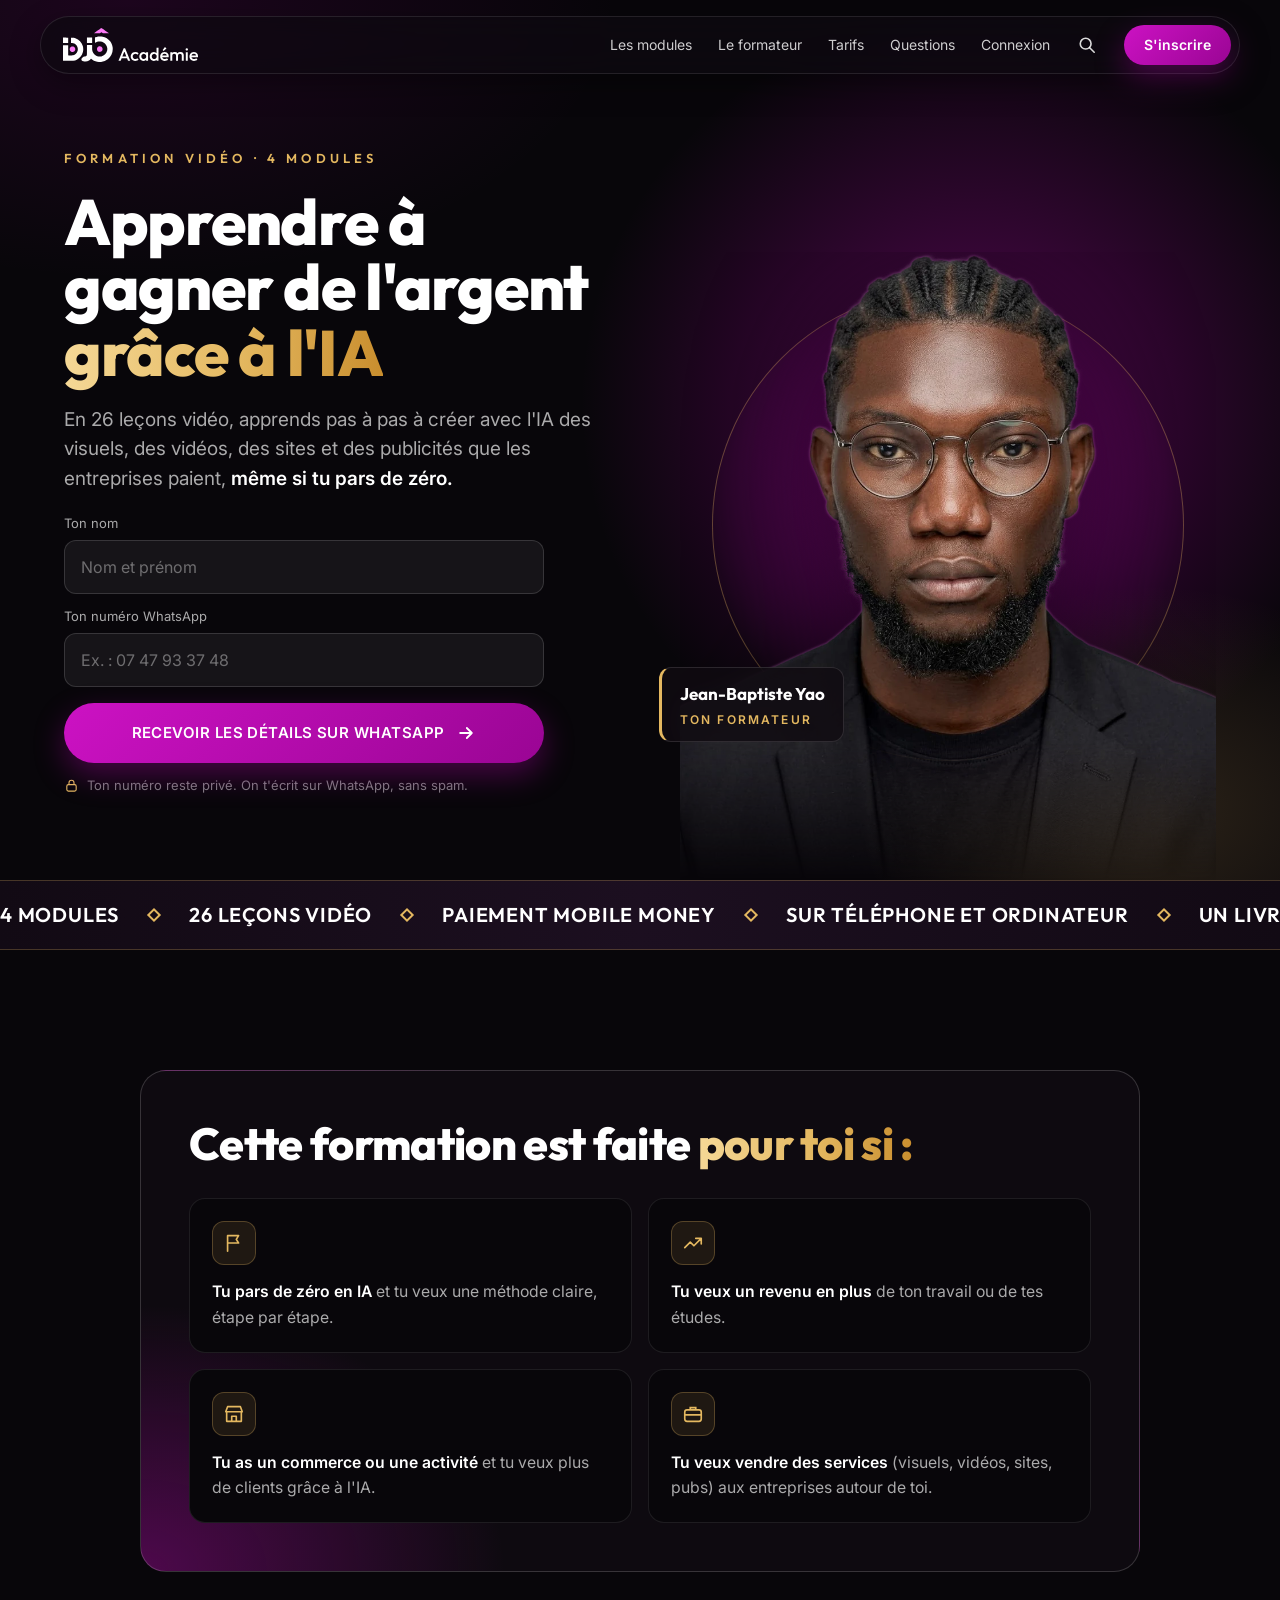
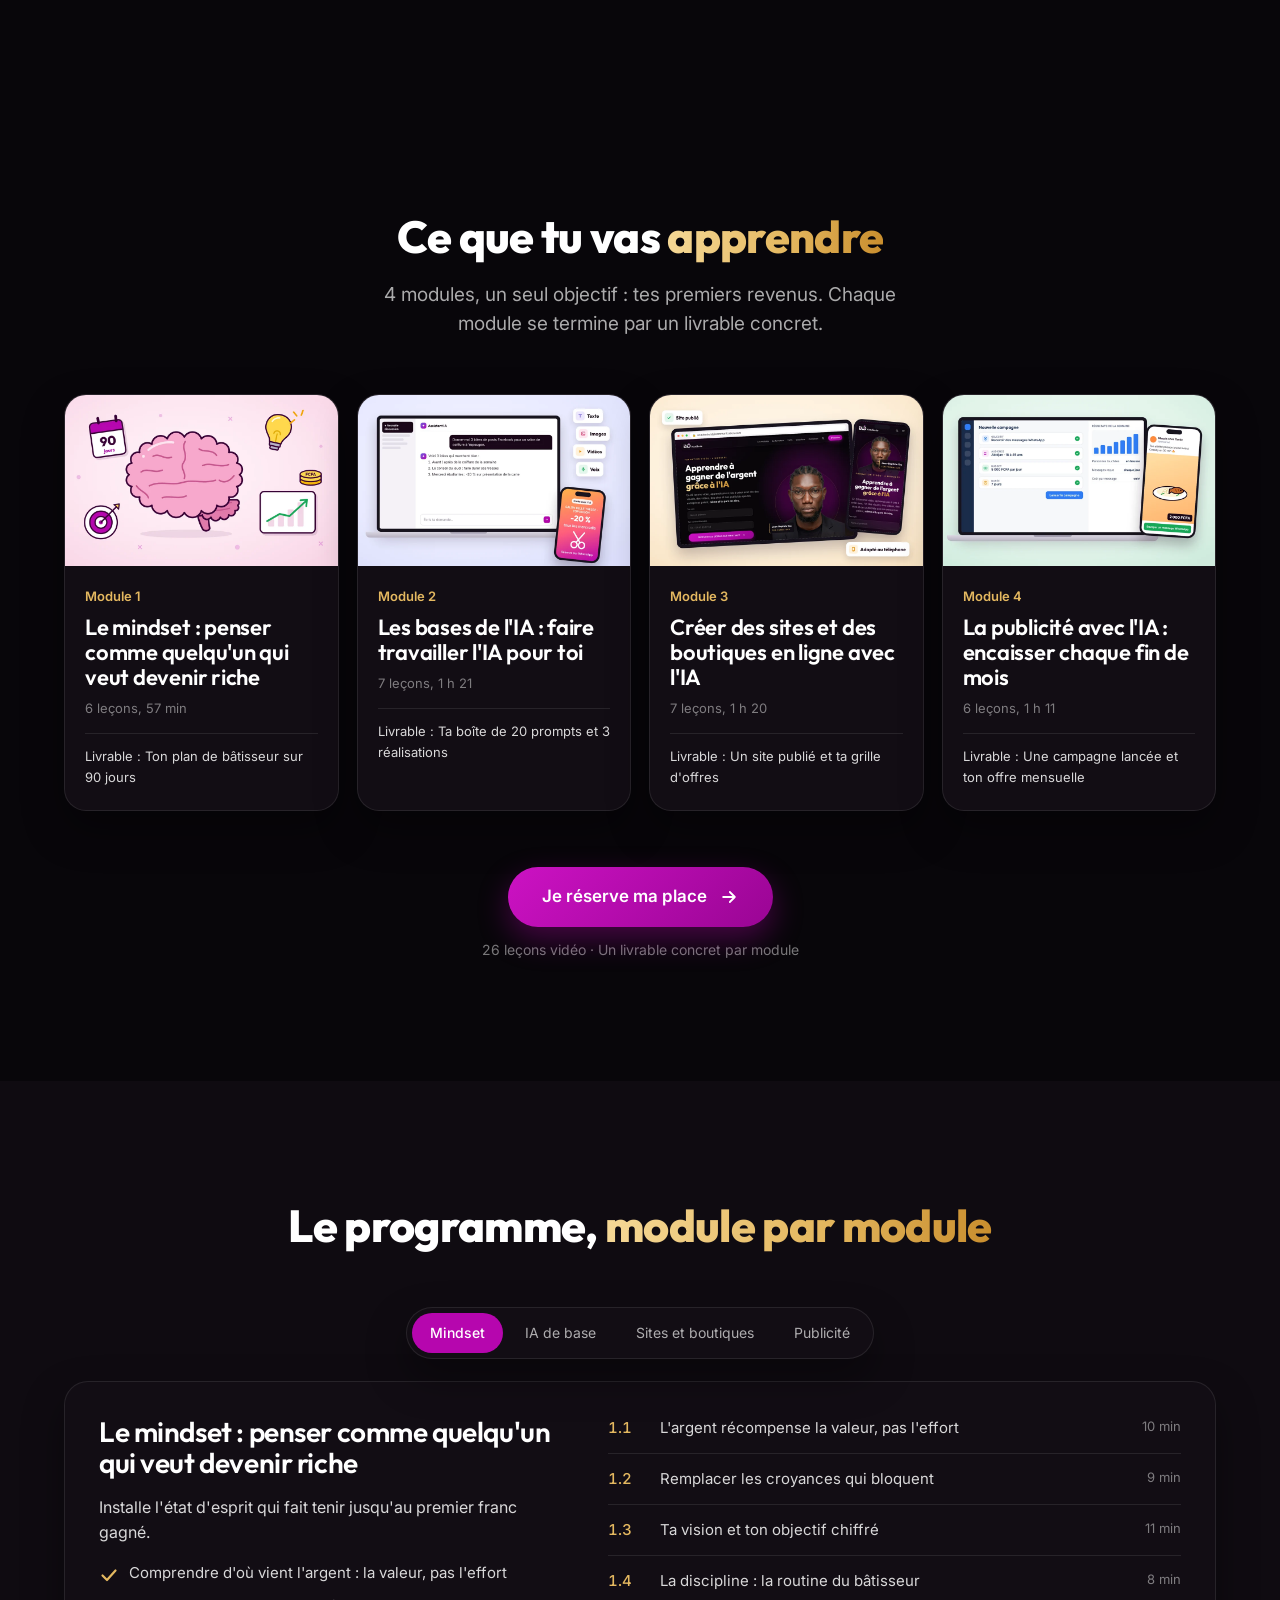
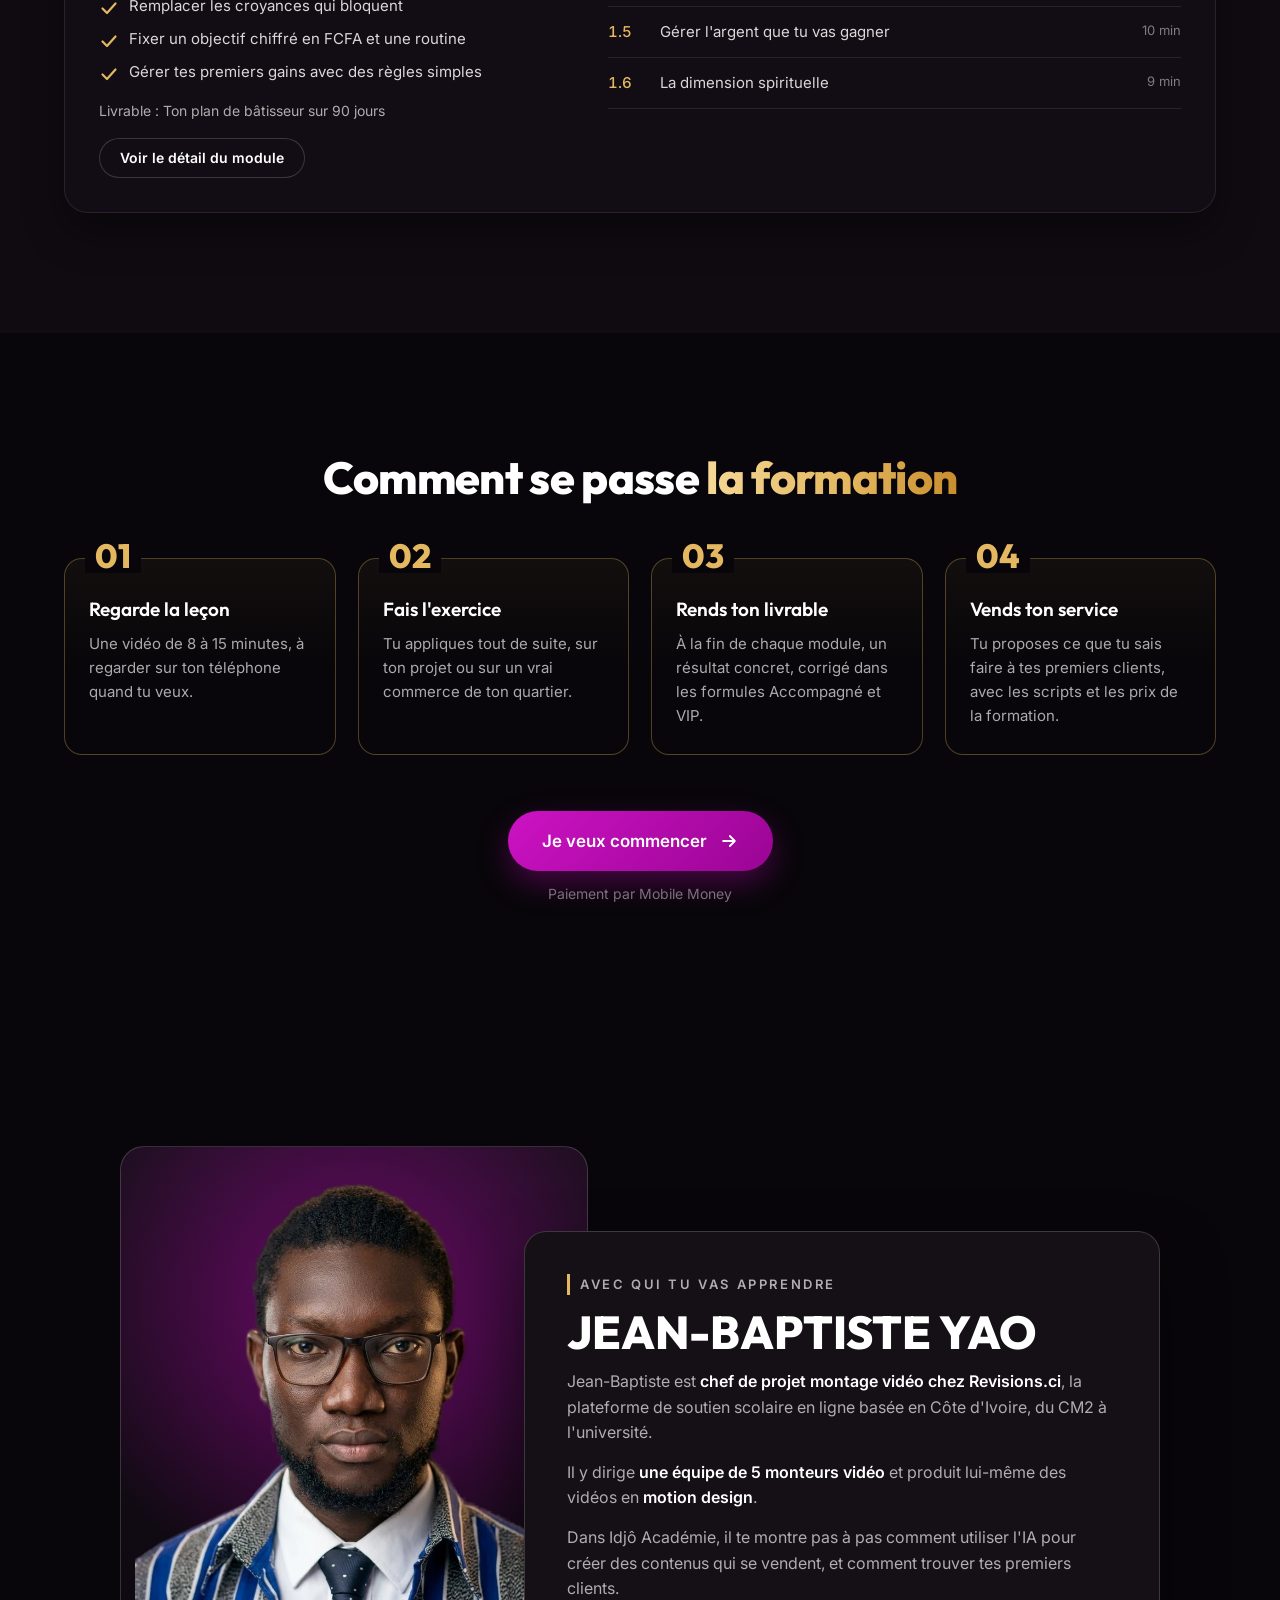
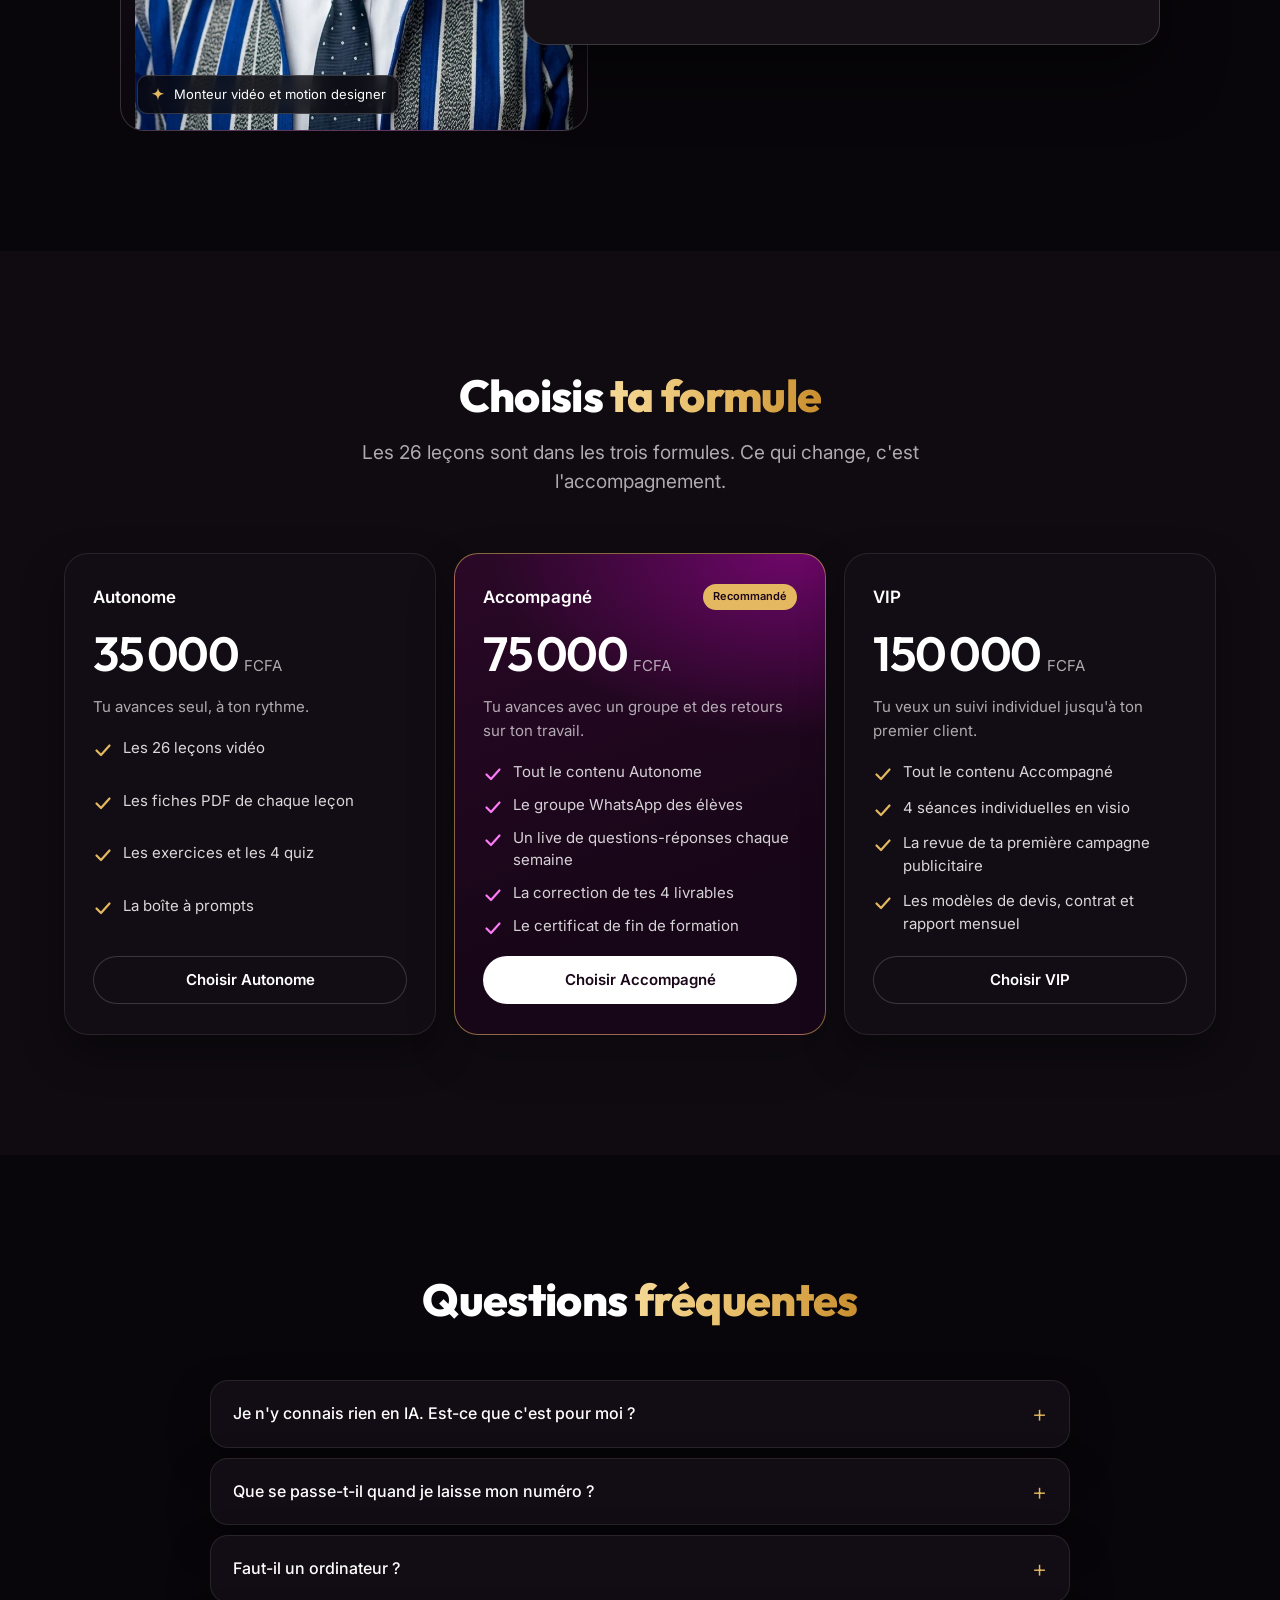
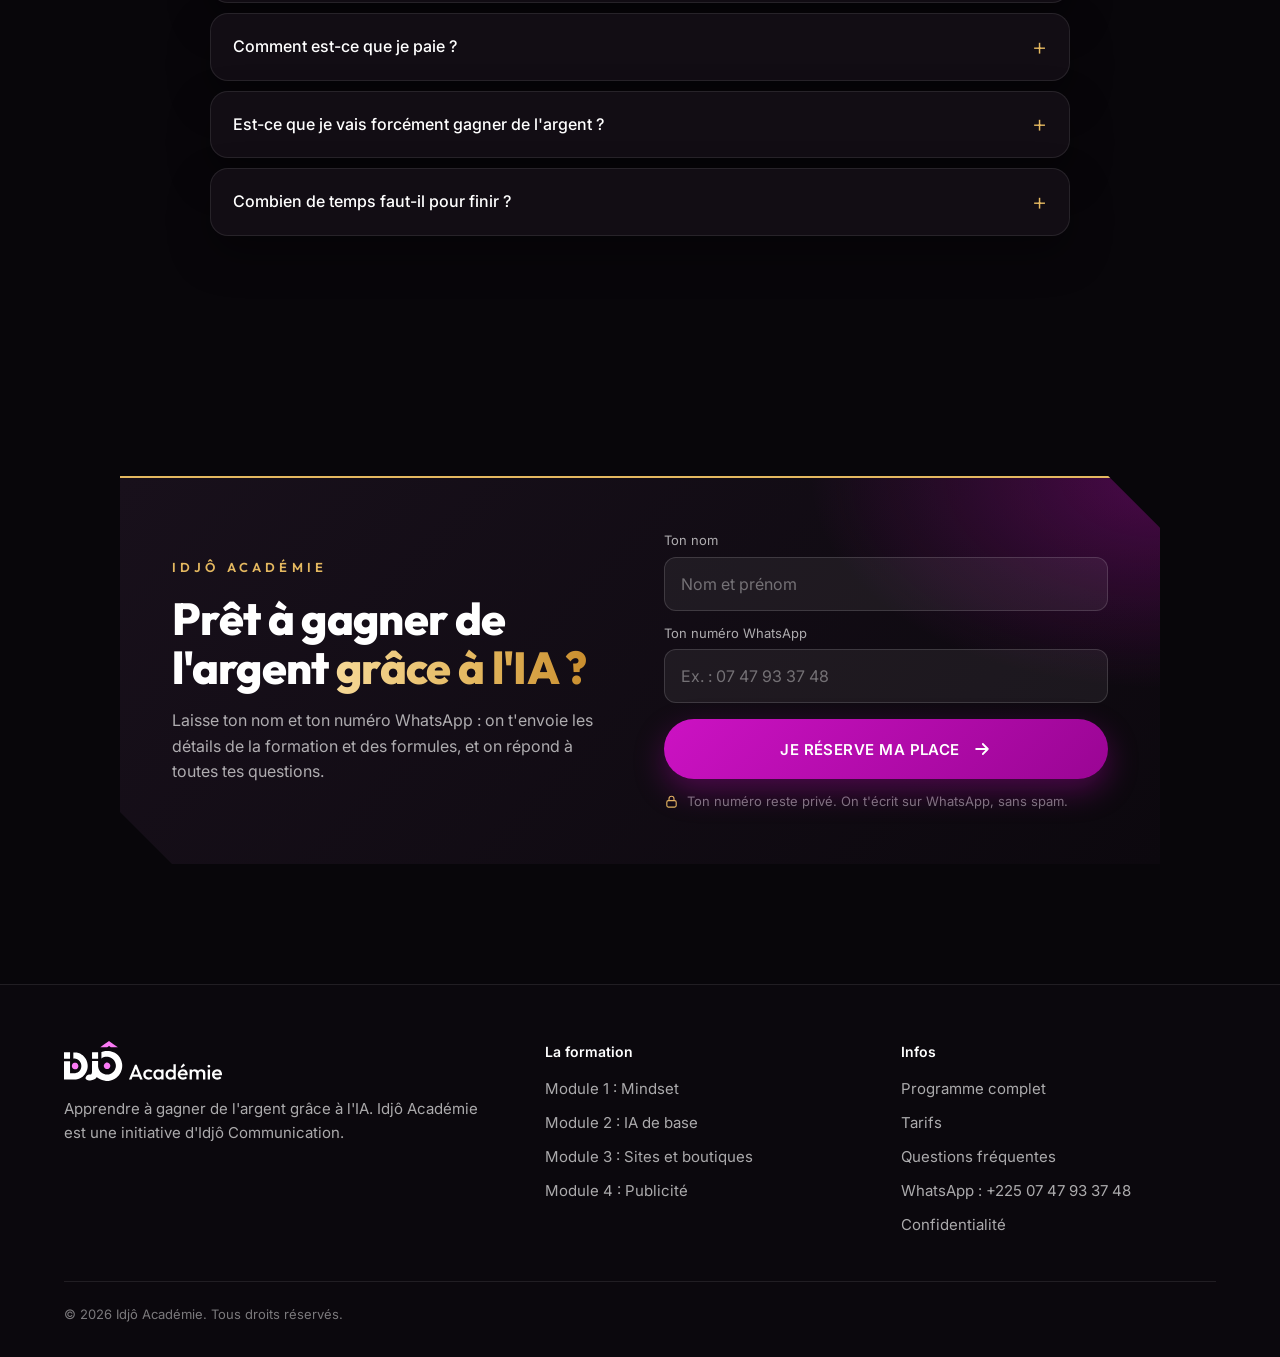
==== commit e76657ec: "Nouvelle page d'accueil façon page de lancement, avec Jean-Baptiste Yao - Fond noir, violet néon et " ====
--- a/index.html
+++ b/index.html
@@ -10,8 +10,8 @@
   <meta charset="utf-8">
   <meta name="viewport" content="width=device-width, initial-scale=1">
   <title>Idjô Académie : apprendre à gagner de l'argent grâce à l'IA</title>
-  <meta name="description" content="Formation vidéo en 4 modules et 26 leçons : le mindset, les bases de l'IA, la création de sites et de boutiques, la publicité qui fait encaisser chaque mois. Pensée pour la Côte d'Ivoire et l'Afrique francophone.">
-  <meta name="theme-color" content="#FFFFFF">
+  <meta name="description" content="Formation vidéo en 4 modules et 26 leçons avec Jean-Baptiste Yao : le mindset, les bases de l'IA, la création de sites et la publicité. Pensée pour la Côte d'Ivoire et l'Afrique francophone.">
+  <meta name="theme-color" content="#08060A">
   <meta property="og:type" content="website">
   <meta property="og:title" content="Idjô Académie : apprendre à gagner de l'argent grâce à l'IA">
   <meta property="og:description" content="4 modules, 26 leçons vidéo, des exercices concrets. Du mindset à tes premiers clients qui paient chaque mois.">
@@ -25,36 +25,40 @@
   <link rel="apple-touch-icon" href="assets/img/apple-touch-icon.png">
   <link rel="preload" href="assets/fonts/outfit.woff2" as="font" type="font/woff2" crossorigin>
   <link rel="preload" href="assets/fonts/inter.woff2" as="font" type="font/woff2" crossorigin>
-  <link rel="preload" href="assets/img/flow/abidjan-nuit.webp" as="image">
+  <link rel="preload" href="assets/img/formateur/jb-noir.webp" as="image">
   <link rel="stylesheet" href="assets/css/style.css">
+  <link rel="stylesheet" href="assets/css/landing.css">
 </head>
-<body class="page-accueil">
+<body class="page-accueil page-sombre">
   <a class="lien-evitement" href="#contenu">Aller au contenu</a>
 
   <svg width="0" height="0" style="position:absolute" aria-hidden="true">
     <symbol id="i-coche" viewBox="0 0 20 20"><path d="M3.5 10.5 L8 15 L16.5 5.5" fill="none" stroke="currentColor" stroke-width="2.2" stroke-linecap="round" stroke-linejoin="round"/></symbol>
     <symbol id="i-loupe" viewBox="0 0 20 20"><circle cx="8.5" cy="8.5" r="6" fill="none" stroke="currentColor" stroke-width="1.8"/><path d="M13 13 L18 18" stroke="currentColor" stroke-width="1.8" stroke-linecap="round"/></symbol>
     <symbol id="i-lecture" viewBox="0 0 24 24"><path d="M8 5.5 L19 12 L8 18.5 Z" fill="currentColor"/></symbol>
-    <symbol id="i-video" viewBox="0 0 24 24"><rect x="2" y="5" width="15" height="14" rx="3" fill="none" stroke="currentColor" stroke-width="1.7"/><path d="M17 10 L22 7 L22 17 L17 14" fill="none" stroke="currentColor" stroke-width="1.7" stroke-linejoin="round"/></symbol>
-    <symbol id="i-livrable" viewBox="0 0 24 24"><path d="M6 2.5 H14 L19 7.5 V21.5 H6 Z" fill="none" stroke="currentColor" stroke-width="1.7" stroke-linejoin="round"/><path d="M9 14 L11.5 16.5 L16 11.5" fill="none" stroke="currentColor" stroke-width="1.8" stroke-linecap="round" stroke-linejoin="round"/></symbol>
-    <symbol id="i-telephone" viewBox="0 0 24 24"><rect x="6" y="2" width="12" height="20" rx="3" fill="none" stroke="currentColor" stroke-width="1.7"/><path d="M10.5 18.5 H13.5" stroke="currentColor" stroke-width="1.7" stroke-linecap="round"/></symbol>
-    <symbol id="i-portefeuille" viewBox="0 0 24 24"><rect x="2.5" y="6" width="19" height="14" rx="3" fill="none" stroke="currentColor" stroke-width="1.7"/><path d="M5 6 L15.5 3 L17 6" fill="none" stroke="currentColor" stroke-width="1.7" stroke-linejoin="round"/><circle cx="17" cy="13" r="1.6" fill="currentColor"/></symbol>
     <symbol id="i-menu" viewBox="0 0 24 24"><path d="M4 8 H20 M4 16 H20" stroke="currentColor" stroke-width="1.8" stroke-linecap="round"/></symbol>
     <symbol id="i-fermer" viewBox="0 0 24 24"><path d="M6 6 L18 18 M18 6 L6 18" stroke="currentColor" stroke-width="1.8" stroke-linecap="round"/></symbol>
     <symbol id="i-envoyer" viewBox="0 0 24 24"><path d="M12 19 V5 M6 11 L12 5 L18 11" fill="none" stroke="currentColor" stroke-width="2" stroke-linecap="round" stroke-linejoin="round"/></symbol>
     <symbol id="i-fleche" viewBox="0 0 24 24"><path d="M5 12 H19 M13 6 L19 12 L13 18" fill="none" stroke="currentColor" stroke-width="2.2" stroke-linecap="round" stroke-linejoin="round"/></symbol>
     <symbol id="i-etincelle" viewBox="0 0 24 24"><path d="M12 2.5 C12.7 8 14.5 10 21 11.5 C14.5 13 12.7 15 12 21.5 C11.3 15 9.5 13 3 11.5 C9.5 10 11.3 8 12 2.5 Z" fill="currentColor"/></symbol>
+    <symbol id="i-cadenas" viewBox="0 0 24 24"><rect x="4.5" y="10.5" width="15" height="10.5" rx="2.5" fill="none" stroke="currentColor" stroke-width="1.8"/><path d="M8 10.5 V7.5 a4 4 0 0 1 8 0 V10.5" fill="none" stroke="currentColor" stroke-width="1.8"/></symbol>
+    <symbol id="i-whatsapp" viewBox="0 0 24 24"><path d="M12 2.5a9.4 9.4 0 0 0-8.1 14.2L2.6 21.5l4.9-1.3A9.4 9.4 0 1 0 12 2.5Zm0 17.2a7.8 7.8 0 0 1-4-1.1l-.3-.2-2.9.8.8-2.8-.2-.3A7.8 7.8 0 1 1 12 19.7Zm4.3-5.8c-.2-.1-1.4-.7-1.6-.8s-.4-.1-.5.1-.6.8-.8 1c-.1.2-.3.2-.5.1a6.4 6.4 0 0 1-3.2-2.8c-.2-.4.2-.4.7-1.3.1-.2 0-.3 0-.4l-.7-1.7c-.2-.5-.4-.4-.5-.4h-.5a.9.9 0 0 0-.7.3 2.8 2.8 0 0 0-.9 2.1 4.9 4.9 0 0 0 1 2.6 11.2 11.2 0 0 0 4.3 3.8c1.6.7 2.2.7 3 .6a2.6 2.6 0 0 0 1.7-1.2 2.1 2.1 0 0 0 .1-1.2c0-.1-.2-.2-.4-.3Z" fill="currentColor"/></symbol>
+    <!-- Icônes « C'est pour toi si » -->
+    <symbol id="i-depart" viewBox="0 0 24 24"><path d="M5 21 V4 M5 4 H17 L14.5 8 L17 12 H5" fill="none" stroke="currentColor" stroke-width="1.8" stroke-linecap="round" stroke-linejoin="round"/></symbol>
+    <symbol id="i-revenu" viewBox="0 0 24 24"><path d="M3 17 L9 11 L13 15 L21 7 M15 7 H21 V13" fill="none" stroke="currentColor" stroke-width="1.8" stroke-linecap="round" stroke-linejoin="round"/></symbol>
+    <symbol id="i-boutique" viewBox="0 0 24 24"><path d="M4 9.5 V20 H20 V9.5 M3 9.5 L5 4 H19 L21 9.5 Z M9.5 20 V14.5 H14.5 V20" fill="none" stroke="currentColor" stroke-width="1.8" stroke-linejoin="round"/></symbol>
+    <symbol id="i-mallette" viewBox="0 0 24 24"><rect x="3" y="7.5" width="18" height="12.5" rx="2.5" fill="none" stroke="currentColor" stroke-width="1.8"/><path d="M9 7.5 V5 H15 V7.5 M3 13 H21" fill="none" stroke="currentColor" stroke-width="1.8"/></symbol>
   </svg>
 
-  <header class="nav" id="nav">
+  <header class="nav nav--sombre" id="nav">
     <div class="nav__barre verre">
       <a class="nav__logo" href="index.html" aria-label="Idjô Académie, accueil">
         <img class="logo-clair" src="assets/img/logo.svg" alt="Idjô Académie" width="135" height="34">
         <img class="logo-sombre" src="assets/img/logo-blanc.svg" alt="" aria-hidden="true" width="135" height="34">
       </a>
       <nav class="nav__liens" id="nav-liens" aria-label="Navigation principale">
-        <a href="formation.html">La formation</a>
         <a href="#modules">Les modules</a>
+        <a href="#formateur">Le formateur</a>
         <a href="#tarifs">Tarifs</a>
         <a href="#faq">Questions</a>
         <a class="nav__compte" href="compte/connexion.php">Connexion</a>
@@ -82,146 +86,206 @@
   </div>
 
   <main id="contenu">
-    <section class="hero sombre" aria-labelledby="titre-hero">
-      <div class="conteneur hero__contenu">
-        <h1 class="titre-hero monte" id="titre-hero">Apprendre à gagner de l'argent <em>grâce à l'IA</em></h1>
-        <p class="chapeau monte monte-1">Une formation vidéo en 4 modules pour passer du bon état d'esprit à tes premiers clients : les outils d'IA, la création de sites et la publicité. Pensée pour la Côte d'Ivoire et l'Afrique francophone.</p>
-        <div class="vsl monte monte-2" id="vsl">
-          <img class="vsl__affiche" src="assets/img/flow/abidjan-nuit.webp" alt="" width="1376" height="768">
+    <!-- Haut de page : texte + formulaire à gauche, Jean-Baptiste à droite -->
+    <section class="hero ld-hero sombre" aria-labelledby="titre-hero">
+      <div class="ld-hero__lueur" aria-hidden="true"></div>
+      <div class="conteneur ld-hero__grille">
+        <div class="ld-hero__texte">
+          <p class="ld-surtitre monte">Formation vidéo · 4 modules</p>
+          <h1 class="ld-titre monte monte-1" id="titre-hero">Apprendre à gagner de l'argent <em>grâce à l'IA</em></h1>
+          <p class="ld-chapeau monte monte-2">En 26 leçons vidéo, apprends pas à pas à créer avec l'IA des visuels, des vidéos, des sites et des publicités que les entreprises paient, <strong>même si tu pars de zéro.</strong></p>
+          <form class="ld-formulaire js-prospect monte monte-3" data-source="haut" novalidate>
+            <div class="ld-champ">
+              <label for="nom-haut">Ton nom</label>
+              <input id="nom-haut" name="nom" type="text" autocomplete="name" placeholder="Nom et prénom" required minlength="2" maxlength="80">
+            </div>
+            <div class="ld-champ">
+              <label for="tel-haut">Ton numéro WhatsApp</label>
+              <input id="tel-haut" name="whatsapp" type="tel" inputmode="tel" autocomplete="tel" placeholder="Ex. : 07 47 93 37 48" required>
+            </div>
+            <div class="ld-piege" aria-hidden="true"><label>Site <input name="site" type="text" tabindex="-1" autocomplete="off"></label></div>
+            <button class="bouton bouton--grand bouton--anime ld-envoyer" type="submit">Recevoir les détails sur WhatsApp<svg width="20" height="20" aria-hidden="true"><use href="#i-fleche"/></svg></button>
+            <p class="ld-formulaire__erreur" role="alert" hidden></p>
+            <p class="ld-formulaire__note"><svg width="15" height="15" aria-hidden="true"><use href="#i-cadenas"/></svg>Ton numéro reste privé. On t'écrit sur WhatsApp, sans spam.</p>
+          </form>
+        </div>
+        <figure class="ld-hero__photo monte monte-2">
+          <img src="assets/img/formateur/jb-noir.webp" alt="Jean-Baptiste Yao, formateur d'Idjô Académie" width="938" height="1100">
+          <figcaption class="ld-badge"><strong>Jean-Baptiste Yao</strong><span>Ton formateur</span></figcaption>
+        </figure>
+      </div>
+    </section>
+
+    <!-- Bandeau défilant -->
+    <div class="ld-bandeau" aria-label="La formation en bref">
+      <div class="ld-bandeau__piste">
+        <ul>
+          <li>4 modules</li><li>26 leçons vidéo</li><li>Paiement Mobile Money</li><li>Sur téléphone et ordinateur</li><li>Un livrable par module</li>
+        </ul>
+        <ul aria-hidden="true">
+          <li>4 modules</li><li>26 leçons vidéo</li><li>Paiement Mobile Money</li><li>Sur téléphone et ordinateur</li><li>Un livrable par module</li>
+        </ul>
+      </div>
+    </div>
+
+    <!-- Vidéo de présentation : s'affiche dès que CONFIG.videoPresentation est rempli -->
+    <section class="section ld-section" id="presentation" aria-labelledby="titre-presentation" hidden>
+      <div class="conteneur">
+        <div class="section__tete section__tete--centre">
+          <h2 class="ld-titre-section" id="titre-presentation">Découvre la formation <em>en 2 minutes</em></h2>
+        </div>
+        <div class="vsl" id="vsl">
+          <img class="vsl__affiche" src="assets/img/flow/abidjan-nuit.webp" alt="" width="1376" height="768" loading="lazy">
           <button class="vsl__lire" type="button" hidden>
             <span class="vsl__rond"><svg width="30" height="30" aria-hidden="true"><use href="#i-lecture"/></svg></span>
             <span>Regarde la présentation</span>
           </button>
-          <p class="vsl__bientot">La vidéo de présentation arrive très bientôt.</p>
-        </div>
-        <div class="appel-bloc monte monte-3">
-          <a class="bouton bouton--grand bouton--anime" href="#tarifs">Je choisis ma formule<svg width="20" height="20" aria-hidden="true"><use href="#i-fleche"/></svg></a>
-          <p class="appel-bloc__note">Paiement par Mobile Money · Sur téléphone et ordinateur</p>
-        </div>
-      </div>
-    </section>
-
-    <div class="atouts">
-      <div class="conteneur">
-        <ul>
-          <li><svg width="22" height="22" aria-hidden="true"><use href="#i-video"/></svg>26 leçons vidéo de 8 à 15 minutes</li>
-          <li><svg width="22" height="22" aria-hidden="true"><use href="#i-livrable"/></svg>Un livrable concret par module</li>
-          <li><svg width="22" height="22" aria-hidden="true"><use href="#i-telephone"/></svg>Sur téléphone comme sur ordinateur</li>
-          <li><svg width="22" height="22" aria-hidden="true"><use href="#i-portefeuille"/></svg>Paiement par Mobile Money</li>
-        </ul>
-      </div>
-    </div>
-
-    <section class="section" id="modules" aria-labelledby="titre-modules">
-      <div class="conteneur">
-        <div class="section__tete section__tete--centre apparait">
-          <h2 class="titre-section" id="titre-modules">Quatre modules, <em>un seul objectif :</em> tes premiers revenus.</h2>
-          <p class="chapeau">Chaque module se termine par un livrable. À la fin, tu as un site publié, une campagne lancée et une offre à vendre.</p>
+        </div>
+      </div>
+    </section>
+
+    <!-- C'est pour toi si… -->
+    <section class="section ld-section" aria-labelledby="titre-pour-toi">
+      <div class="conteneur">
+        <div class="ld-cadre apparait">
+          <h2 class="ld-titre-section" id="titre-pour-toi">Cette formation est faite <em>pour toi si :</em></h2>
+          <ul class="ld-pour-toi">
+            <li><span class="ld-icone"><svg width="22" height="22" aria-hidden="true"><use href="#i-depart"/></svg></span><p><strong>Tu pars de zéro en IA</strong> et tu veux une méthode claire, étape par étape.</p></li>
+            <li><span class="ld-icone"><svg width="22" height="22" aria-hidden="true"><use href="#i-revenu"/></svg></span><p><strong>Tu veux un revenu en plus</strong> de ton travail ou de tes études.</p></li>
+            <li><span class="ld-icone"><svg width="22" height="22" aria-hidden="true"><use href="#i-boutique"/></svg></span><p><strong>Tu as un commerce ou une activité</strong> et tu veux plus de clients grâce à l'IA.</p></li>
+            <li><span class="ld-icone"><svg width="22" height="22" aria-hidden="true"><use href="#i-mallette"/></svg></span><p><strong>Tu veux vendre des services</strong> (visuels, vidéos, sites, pubs) aux entreprises autour de toi.</p></li>
+          </ul>
+        </div>
+      </div>
+    </section>
+
+    <section class="section ld-section" id="modules" aria-labelledby="titre-modules">
+      <div class="conteneur">
+        <div class="section__tete section__tete--centre apparait">
+          <h2 class="ld-titre-section" id="titre-modules">Ce que tu vas <em>apprendre</em></h2>
+          <p class="chapeau">4 modules, un seul objectif : tes premiers revenus. Chaque module se termine par un livrable concret.</p>
         </div>
         <ul class="modules" id="cartes-modules"></ul>
         <div class="appel-bloc apparait">
-          <a class="bouton bouton--grand bouton--anime" href="#tarifs">Je m'inscris à la formation<svg width="20" height="20" aria-hidden="true"><use href="#i-fleche"/></svg></a>
+          <a class="bouton bouton--grand bouton--anime" href="#rejoindre">Je réserve ma place<svg width="20" height="20" aria-hidden="true"><use href="#i-fleche"/></svg></a>
           <p class="appel-bloc__note">26 leçons vidéo · Un livrable concret par module</p>
         </div>
       </div>
     </section>
 
-    <section class="section" id="programme" aria-labelledby="titre-programme">
-      <div class="conteneur">
-        <div class="section__tete section__tete--centre apparait">
-          <h2 class="titre-section" id="titre-programme">Ce que tu vas apprendre, <em>module par module.</em></h2>
+    <section class="section ld-section" id="programme" aria-labelledby="titre-programme">
+      <div class="conteneur">
+        <div class="section__tete section__tete--centre apparait">
+          <h2 class="ld-titre-section" id="titre-programme">Le programme, <em>module par module</em></h2>
         </div>
         <div class="onglets apparait">
           <div class="onglets__liste verre" role="tablist" aria-label="Modules" id="onglets-liste"></div>
           <div id="onglets-panneaux"></div>
         </div>
-        <div class="appel-bloc apparait">
-          <a class="bouton bouton--grand bouton--anime" href="#tarifs">Je veux apprendre tout ça<svg width="20" height="20" aria-hidden="true"><use href="#i-fleche"/></svg></a>
-          <p class="appel-bloc__note">Accès dès la validation de ton paiement</p>
-        </div>
-      </div>
-    </section>
-
-    <section class="section" aria-labelledby="titre-etapes">
-      <div class="conteneur">
-        <div class="section__tete section__tete--centre apparait">
-          <h2 class="titre-section" id="titre-etapes">Comment se passe <em>la formation.</em></h2>
-        </div>
-        <ol class="etapes">
-          <li class="verre apparait"><h3 class="titre-bloc">Regarde la leçon</h3><p>Une vidéo de 8 à 15 minutes, à regarder sur ton téléphone quand tu veux.</p></li>
-          <li class="verre apparait" style="--delai:.08s"><h3 class="titre-bloc">Fais l'exercice</h3><p>Tu appliques tout de suite, sur ton projet ou sur un vrai commerce de ton quartier.</p></li>
-          <li class="verre apparait" style="--delai:.16s"><h3 class="titre-bloc">Rends ton livrable</h3><p>À la fin de chaque module, un résultat concret, corrigé dans les formules Accompagné et VIP.</p></li>
-          <li class="verre apparait" style="--delai:.24s"><h3 class="titre-bloc">Vends ton service</h3><p>Tu proposes ce que tu sais faire à tes premiers clients, avec les scripts et les prix de la formation.</p></li>
+      </div>
+    </section>
+
+    <section class="section ld-section" aria-labelledby="titre-etapes">
+      <div class="conteneur">
+        <div class="section__tete section__tete--centre apparait">
+          <h2 class="ld-titre-section" id="titre-etapes">Comment se passe <em>la formation</em></h2>
+        </div>
+        <ol class="ld-etapes">
+          <li class="apparait"><span class="ld-etapes__num">01</span><h3 class="titre-bloc">Regarde la leçon</h3><p>Une vidéo de 8 à 15 minutes, à regarder sur ton téléphone quand tu veux.</p></li>
+          <li class="apparait" style="--delai:.08s"><span class="ld-etapes__num">02</span><h3 class="titre-bloc">Fais l'exercice</h3><p>Tu appliques tout de suite, sur ton projet ou sur un vrai commerce de ton quartier.</p></li>
+          <li class="apparait" style="--delai:.16s"><span class="ld-etapes__num">03</span><h3 class="titre-bloc">Rends ton livrable</h3><p>À la fin de chaque module, un résultat concret, corrigé dans les formules Accompagné et VIP.</p></li>
+          <li class="apparait" style="--delai:.24s"><span class="ld-etapes__num">04</span><h3 class="titre-bloc">Vends ton service</h3><p>Tu proposes ce que tu sais faire à tes premiers clients, avec les scripts et les prix de la formation.</p></li>
         </ol>
         <div class="appel-bloc apparait">
-          <a class="bouton bouton--grand bouton--anime" href="#tarifs">Je commence la formation<svg width="20" height="20" aria-hidden="true"><use href="#i-fleche"/></svg></a>
+          <a class="bouton bouton--grand bouton--anime" href="#rejoindre">Je veux commencer<svg width="20" height="20" aria-hidden="true"><use href="#i-fleche"/></svg></a>
           <p class="appel-bloc__note">Paiement par Mobile Money</p>
         </div>
       </div>
     </section>
 
-    <section class="section" id="tarifs" aria-labelledby="titre-tarifs">
-      <div class="conteneur">
-        <div class="section__tete section__tete--centre apparait">
-          <h2 class="titre-section" id="titre-tarifs">Choisis <em>ta formule.</em></h2>
+    <!-- Le formateur -->
+    <section class="section ld-section" id="formateur" aria-labelledby="titre-formateur">
+      <div class="conteneur">
+        <div class="ld-formateur apparait">
+          <div class="ld-formateur__photo">
+            <img src="assets/img/formateur/jb-pagne.webp" alt="Jean-Baptiste Yao" width="799" height="1000" loading="lazy">
+            <p class="ld-formateur__etiquette"><svg width="16" height="16" aria-hidden="true"><use href="#i-etincelle"/></svg>Monteur vidéo et motion designer</p>
+          </div>
+          <div class="ld-formateur__texte">
+            <p class="ld-formateur__role">Avec qui tu vas apprendre</p>
+            <h2 class="ld-formateur__nom" id="titre-formateur">Jean-Baptiste Yao</h2>
+            <p>Jean-Baptiste est <strong>chef de projet montage vidéo chez Revisions.ci</strong>, la plateforme de soutien scolaire en ligne basée en Côte d'Ivoire, du CM2 à l'université.</p>
+            <p>Il y dirige <strong>une équipe de 5 monteurs vidéo</strong> et produit lui-même des vidéos en <strong>motion design</strong>.</p>
+            <p>Dans Idjô Académie, il te montre pas à pas comment utiliser l'IA pour créer des contenus qui se vendent, et comment trouver tes premiers clients.</p>
+          </div>
+        </div>
+      </div>
+    </section>
+
+    <section class="section ld-section" id="tarifs" aria-labelledby="titre-tarifs">
+      <div class="conteneur">
+        <div class="section__tete section__tete--centre apparait">
+          <h2 class="ld-titre-section" id="titre-tarifs">Choisis <em>ta formule</em></h2>
           <p class="chapeau">Les 26 leçons sont dans les trois formules. Ce qui change, c'est l'accompagnement.</p>
         </div>
         <ul class="tarifs" id="liste-tarifs"></ul>
       </div>
     </section>
 
-    <section class="section" id="formateur" aria-labelledby="titre-formateur">
-      <div class="conteneur">
-        <h2 class="visuellement-cache" id="titre-formateur">Ton formateur</h2>
-        <div class="formateur verre apparait">
-          <!-- Pour mettre ta photo : ajoute assets/img/formateur.jpg et remplace le « A » par <img src="assets/img/formateur.jpg" alt="Alan"> -->
-          <div class="formateur__photo" aria-hidden="true">A</div>
-          <div>
-            <p class="formateur__nom">Alan</p>
-            <p class="formateur__role">Ton formateur, fondateur d'Idjô Communication</p>
-            <p>Alan dirige Idjô Communication, une agence qui crée des visuels, des vidéos et des identités de marque, et qui gère les pages Facebook de ses clients.</p>
-            <p>Dans cette formation, il te montre les méthodes qu'il utilise avec l'IA pour produire plus vite, trouver des clients et les garder.</p>
-          </div>
-        </div>
-        <div class="appel-bloc apparait">
-          <a class="bouton bouton--grand bouton--anime" href="#tarifs">Je rejoins Idjô Académie<svg width="20" height="20" aria-hidden="true"><use href="#i-fleche"/></svg></a>
-          <p class="appel-bloc__note">Choisis la formule qui te correspond</p>
-        </div>
-      </div>
-    </section>
-
-    <section class="section" id="faq" aria-labelledby="titre-faq">
-      <div class="conteneur">
-        <div class="section__tete section__tete--centre apparait">
-          <h2 class="titre-section" id="titre-faq">Questions <em>fréquentes.</em></h2>
+    <section class="section ld-section" id="faq" aria-labelledby="titre-faq">
+      <div class="conteneur">
+        <div class="section__tete section__tete--centre apparait">
+          <h2 class="ld-titre-section" id="titre-faq">Questions <em>fréquentes</em></h2>
         </div>
         <div class="faq">
           <details class="verre"><summary>Je n'y connais rien en IA. Est-ce que c'est pour moi ?</summary><p>Oui. Le module 2 part de zéro : tu crées tes comptes, tu écris tes premiers prompts et tu produis tes premiers contenus pas à pas.</p></details>
+          <details class="verre"><summary>Que se passe-t-il quand je laisse mon numéro ?</summary><p>On t'écrit sur WhatsApp pour répondre à tes questions et t'envoyer les détails des formules. Tu n'es engagé à rien.</p></details>
           <details class="verre"><summary>Faut-il un ordinateur ?</summary><p>Les modules 1 et 2 se suivent très bien sur téléphone. Un ordinateur est conseillé pour les modules 3 et 4, où tu construis des sites et gères des campagnes.</p></details>
           <details class="verre"><summary>Comment est-ce que je paie ?</summary><p>Par Mobile Money. Choisis ta formule et écris-nous sur WhatsApp : on t'envoie les détails du paiement et ton accès.</p></details>
           <details class="verre"><summary>Est-ce que je vais forcément gagner de l'argent ?</summary><p>Personne ne peut te le garantir. La formation te donne des compétences qui se vendent et une méthode pour trouver des clients ; tes résultats dépendent du travail que tu fournis.</p></details>
           <details class="verre"><summary>Combien de temps faut-il pour finir ?</summary><p>Compte 7 à 9 semaines à ton rythme. Avec 2 heures par jour, tu peux boucler le parcours en 30 jours.</p></details>
-          <details class="verre"><summary>Quand commence la prochaine session ?</summary><p>Écris-nous sur WhatsApp pour connaître la date et réserver ta place.</p></details>
-        </div>
-        <div class="appel-bloc apparait">
-          <a class="bouton bouton--grand bouton--anime" href="#tarifs">Je m'inscris maintenant<svg width="20" height="20" aria-hidden="true"><use href="#i-fleche"/></svg></a>
-          <p class="appel-bloc__note">Une question ? Écris-nous sur WhatsApp</p>
-        </div>
-      </div>
-    </section>
-
+        </div>
+      </div>
+    </section>
+
+    <!-- Dernier formulaire -->
+    <section class="section ld-section" id="rejoindre" aria-labelledby="titre-rejoindre">
+      <div class="conteneur">
+        <div class="ld-final apparait">
+          <div class="ld-final__texte">
+            <p class="ld-surtitre">Idjô Académie</p>
+            <h2 class="ld-titre-section" id="titre-rejoindre">Prêt à gagner de l'argent <em>grâce à l'IA ?</em></h2>
+            <p>Laisse ton nom et ton numéro WhatsApp : on t'envoie les détails de la formation et des formules, et on répond à toutes tes questions.</p>
+          </div>
+          <form class="ld-formulaire js-prospect" data-source="bas" novalidate>
+            <div class="ld-champ">
+              <label for="nom-bas">Ton nom</label>
+              <input id="nom-bas" name="nom" type="text" autocomplete="name" placeholder="Nom et prénom" required minlength="2" maxlength="80">
+            </div>
+            <div class="ld-champ">
+              <label for="tel-bas">Ton numéro WhatsApp</label>
+              <input id="tel-bas" name="whatsapp" type="tel" inputmode="tel" autocomplete="tel" placeholder="Ex. : 07 47 93 37 48" required>
+            </div>
+            <div class="ld-piege" aria-hidden="true"><label>Site <input name="site" type="text" tabindex="-1" autocomplete="off"></label></div>
+            <button class="bouton bouton--grand bouton--anime ld-envoyer" type="submit">Je réserve ma place<svg width="20" height="20" aria-hidden="true"><use href="#i-fleche"/></svg></button>
+            <p class="ld-formulaire__erreur" role="alert" hidden></p>
+            <p class="ld-formulaire__note"><svg width="15" height="15" aria-hidden="true"><use href="#i-cadenas"/></svg>Ton numéro reste privé. On t'écrit sur WhatsApp, sans spam.</p>
+          </form>
+        </div>
+      </div>
+    </section>
   </main>
 
   <div class="barre-mobile barre-mobile--accueil verre" id="barre-inscription" aria-hidden="true">
     <span>Dès <strong id="barre-prix-accueil"></strong></span>
-    <a class="bouton bouton--petit bouton--anime" href="#tarifs" tabindex="-1">Je m'inscris</a>
+    <a class="bouton bouton--petit bouton--anime" href="#rejoindre" tabindex="-1">Je réserve</a>
   </div>
 
   <footer class="pied">
     <div class="conteneur">
       <div class="pied__grille">
         <div>
-          <a class="pied__logo" href="index.html"><img src="assets/img/logo.svg" alt="Idjô Académie" width="158" height="40"></a>
+          <a class="pied__logo" href="index.html"><img src="assets/img/logo-blanc.svg" alt="Idjô Académie" width="158" height="40"></a>
           <p class="pied__texte">Apprendre à gagner de l'argent grâce à l'IA. Idjô Académie est une initiative d'Idjô Communication.</p>
         </div>
         <div>
@@ -253,7 +317,7 @@
       <span class="fenetre__module" id="fenetre-module"></span>
       <h2 id="fenetre-titre"></h2>
       <p id="fenetre-resume"></p>
-      <a class="bouton js-inscription" href="#tarifs" data-formule="accompagne">S'inscrire à la formation</a>
+      <a class="bouton" href="#rejoindre" data-fermer-lien>Je réserve ma place</a>
     </div>
   </dialog>
 
--- a/assets/css/landing.css
+++ b/assets/css/landing.css
@@ -0,0 +1,240 @@
+/* Idjô Académie — page d'accueil sombre, façon page de lancement (noir, violet néon, doré).
+   Se charge après style.css, seulement sur l'accueil (body.page-sombre). */
+
+.page-sombre {
+  --fond: #08060A;
+  --fond-doux: #0F0B11;
+  --or: #E4B860;
+  --or-clair: #F5D896;
+  --titre: #FFFFFF;
+  --texte: rgba(255, 255, 255, 0.84);
+  --texte-doux: rgba(255, 255, 255, 0.66);
+  --texte-pale: rgba(255, 255, 255, 0.46);
+  --accent: var(--or);
+  --carte: #120D14;
+  --carte-forte: #1A131D;
+  --bord: rgba(255, 255, 255, 0.09);
+  --bord-fort: rgba(255, 255, 255, 0.17);
+  --ombre: 0 18px 40px rgba(0, 0, 0, 0.35);
+  background: var(--fond);
+  color: var(--texte);
+}
+html:has(body.page-sombre) { background: #08060A; color-scheme: dark; }
+.page-sombre ::selection { background: var(--neon); color: #fff; }
+.page-sombre :focus-visible { outline-color: var(--or); }
+
+/* ---------- Boutons ---------- */
+.page-sombre .bouton:not(.bouton--verre) {
+  background: linear-gradient(135deg, #CC12C3 0%, #9A0594 100%); color: #fff;
+  box-shadow: 0 12px 30px rgba(182, 6, 174, 0.35);
+}
+.page-sombre .bouton:not(.bouton--verre):hover { background: linear-gradient(135deg, #D928D0 0%, #A50A9E 100%); }
+.ld-envoyer { width: 100%; justify-content: center; text-transform: uppercase; letter-spacing: 0.03em; font-size: 0.9375rem; }
+.ld-envoyer.est-en-cours { opacity: 0.7; pointer-events: none; }
+
+/* ---------- Barre de navigation : toujours en verre foncé ---------- */
+.page-sombre .nav .nav__barre.verre { background: rgba(14, 10, 16, 0.78); border-color: rgba(255, 255, 255, 0.1); box-shadow: 0 10px 30px rgba(0, 0, 0, 0.35); }
+.page-sombre .nav .logo-clair { display: none; }
+.page-sombre .nav .logo-sombre { display: block; }
+.page-sombre .nav .nav__liens a { color: rgba(255, 255, 255, 0.8); }
+.page-sombre .nav .nav__liens a:hover { color: var(--or); }
+.page-sombre .nav .nav__chercher, .page-sombre .nav .nav__menu { color: rgba(255, 255, 255, 0.85); }
+.page-sombre .nav .nav__chercher:hover { color: #fff; background: rgba(255, 255, 255, 0.08); }
+
+/* ---------- Titres ---------- */
+.ld-surtitre { font-family: var(--titres); text-transform: uppercase; letter-spacing: 0.32em; font-size: 0.8125rem; font-weight: 600; color: var(--or); }
+.ld-titre {
+  font-family: var(--titres); font-weight: 800; color: #fff; text-wrap: balance;
+  font-size: clamp(2.5rem, 5vw, 4.3rem); line-height: 1.02; letter-spacing: -0.02em;
+}
+.ld-titre-section {
+  font-family: var(--titres); font-weight: 800; color: #fff; text-wrap: balance;
+  font-size: clamp(1.9rem, 3.6vw, 2.8rem); line-height: 1.1; letter-spacing: -0.015em;
+}
+.ld-titre em, .ld-titre-section em {
+  font-style: normal; color: var(--or);
+  background: linear-gradient(90deg, var(--or-clair), var(--or) 55%, #C98E2E); -webkit-background-clip: text; background-clip: text; -webkit-text-fill-color: transparent;
+}
+.ld-chapeau { font-size: clamp(1.0625rem, 1.5vw, 1.1875rem); line-height: 1.55; color: var(--texte-doux); max-width: 34rem; }
+.ld-chapeau strong { color: #fff; font-weight: 600; }
+
+/* ---------- Haut de page ---------- */
+.ld-hero.hero { background: var(--fond); }
+.ld-hero__lueur {
+  position: absolute; inset: 0; pointer-events: none;
+  background:
+    radial-gradient(560px 560px at 76% 46%, rgba(182, 6, 174, 0.42), transparent 70%),
+    radial-gradient(420px 320px at 90% 92%, rgba(228, 184, 96, 0.16), transparent 70%),
+    radial-gradient(700px 400px at 10% 0%, rgba(182, 6, 174, 0.12), transparent 70%);
+}
+.ld-hero__grille {
+  position: relative; display: grid; grid-template-columns: minmax(0, 1.05fr) minmax(0, 0.95fr);
+  align-items: end; gap: 24px; min-height: min(880px, 100svh); padding-top: 112px;
+}
+.ld-hero__texte { align-self: center; display: grid; gap: 20px; padding-bottom: 48px; }
+.ld-hero__photo { position: relative; isolation: isolate; margin: 0; align-self: end; justify-self: center; width: 100%; max-width: 560px; }
+.ld-hero__photo::before {
+  content: ""; position: absolute; z-index: -1; left: 6%; right: 6%; top: 6%; aspect-ratio: 1; border-radius: 50%;
+  border: 1px solid rgba(228, 184, 96, 0.35);
+  background: radial-gradient(circle at 50% 45%, rgba(182, 6, 174, 0.5), rgba(182, 6, 174, 0.08) 62%, transparent 72%);
+}
+.ld-hero__photo img {
+  width: 100%; height: auto;
+  filter: drop-shadow(0 0 1px rgba(251, 122, 245, 0.55)) drop-shadow(0 30px 60px rgba(0, 0, 0, 0.6));
+  -webkit-mask-image: linear-gradient(to bottom, #000 78%, transparent 100%); mask-image: linear-gradient(to bottom, #000 78%, transparent 100%);
+}
+.ld-badge {
+  position: absolute; left: -4%; bottom: 22%; display: grid; gap: 2px;
+  background: rgba(16, 11, 18, 0.82); -webkit-backdrop-filter: blur(12px); backdrop-filter: blur(12px);
+  border: 1px solid rgba(255, 255, 255, 0.12); border-left: 3px solid var(--or); border-radius: 12px; padding: 12px 18px;
+}
+.ld-badge strong { font-family: var(--titres); color: #fff; font-size: 1.0625rem; font-weight: 700; }
+.ld-badge span { color: var(--or); font-size: 0.75rem; text-transform: uppercase; letter-spacing: 0.18em; font-weight: 600; }
+
+/* ---------- Formulaires ---------- */
+.ld-formulaire { position: relative; display: grid; gap: 12px; max-width: 30rem; }
+.ld-champ label { display: block; font-size: 0.8125rem; color: var(--texte-doux); margin-bottom: 6px; }
+.ld-champ input {
+  width: 100%; height: 54px; border-radius: 12px; padding: 0 16px; font: inherit; font-size: 1rem; color: #fff;
+  background: rgba(255, 255, 255, 0.06); border: 1px solid rgba(255, 255, 255, 0.14); transition: border-color .2s ease, box-shadow .2s ease;
+}
+.ld-champ input::placeholder { color: rgba(255, 255, 255, 0.38); }
+.ld-champ input:focus { outline: none; border-color: var(--or); box-shadow: 0 0 0 3px rgba(228, 184, 96, 0.2); }
+.ld-champ input[aria-invalid="true"] { border-color: #FF7A98; }
+.ld-piege { position: absolute; left: -9999px; width: 1px; height: 1px; overflow: hidden; }
+.ld-envoyer { margin-top: 4px; }
+.ld-formulaire__erreur { color: #FF9AB2; font-size: 0.875rem; }
+.ld-formulaire__erreur[hidden] { display: none; }
+.ld-formulaire__note { display: flex; gap: 8px; align-items: center; font-size: 0.8125rem; color: var(--texte-pale); }
+.ld-formulaire__note svg { color: var(--or); flex: none; }
+.ld-merci {
+  display: grid; gap: 12px; justify-items: start; max-width: 30rem; padding: 26px; border-radius: 18px;
+  background: rgba(228, 184, 96, 0.07); border: 1px solid rgba(228, 184, 96, 0.35);
+}
+.ld-merci__titre { font-family: var(--titres); font-weight: 800; font-size: 1.6rem; color: #fff; }
+.page-sombre .ld-merci .ld-merci__wa { background: #1FAF55; box-shadow: none; width: 100%; justify-content: center; }
+.page-sombre .ld-merci .ld-merci__wa:hover { background: #17994A; }
+.ld-merci__lien { color: var(--or); font-size: 0.9375rem; text-underline-offset: 3px; }
+
+/* ---------- Bandeau défilant ---------- */
+.ld-bandeau {
+  overflow: hidden; padding: 18px 0; border-block: 1px solid rgba(228, 184, 96, 0.25);
+  background: linear-gradient(90deg, #120A14, #1C0F20 50%, #120A14);
+}
+.ld-bandeau__piste { display: flex; width: max-content; animation: ld-defile 32s linear infinite; }
+.ld-bandeau ul { list-style: none; display: flex; }
+.ld-bandeau li {
+  display: flex; align-items: center; gap: 30px; padding-right: 30px; white-space: nowrap;
+  font-family: var(--titres); font-weight: 600; font-size: 1.25rem; text-transform: uppercase; letter-spacing: 0.04em; color: #fff;
+}
+.ld-bandeau li::after { content: ""; width: 10px; height: 10px; transform: rotate(45deg); border: 2px solid var(--or); }
+@keyframes ld-defile { to { transform: translateX(-50%); } }
+@media (prefers-reduced-motion: reduce) { .ld-bandeau__piste { animation: none; } }
+
+/* ---------- Sections ---------- */
+.page-sombre .section#programme, .page-sombre .section#tarifs { background: var(--fond-doux); }
+.ld-section .section__tete .chapeau { color: var(--texte-doux); }
+.page-sombre .appel-bloc__note { color: var(--texte-pale); }
+.page-sombre .vsl { margin-inline: auto; }
+
+/* « C'est pour toi si » */
+.ld-cadre {
+  max-width: 1000px; margin-inline: auto; padding: 48px; border-radius: 26px; border: 1px solid var(--bord-fort);
+  background: radial-gradient(520px 380px at 0% 100%, rgba(182, 6, 174, 0.38), transparent 70%), #0E0A10;
+}
+.ld-pour-toi { list-style: none; display: grid; grid-template-columns: repeat(2, minmax(0, 1fr)); gap: 16px; margin-top: 30px; }
+.ld-pour-toi li { display: grid; gap: 14px; align-content: start; padding: 22px; border-radius: 16px; background: #08060A; border: 1px solid var(--bord); }
+.ld-pour-toi p { color: var(--texte-doux); font-size: 0.9875rem; }
+.ld-pour-toi strong { color: #fff; font-weight: 600; }
+.ld-icone {
+  width: 44px; height: 44px; border-radius: 12px; display: grid; place-items: center;
+  color: var(--or); background: rgba(228, 184, 96, 0.1); border: 1px solid rgba(228, 184, 96, 0.28);
+}
+
+/* Cartes des modules et onglets sur fond sombre */
+.page-sombre .module { background: var(--carte); border-color: var(--bord); }
+.page-sombre .module:hover { border-color: rgba(228, 184, 96, 0.45); }
+.page-sombre .module__num { color: var(--or); }
+.page-sombre .onglet[aria-selected="true"] { background: var(--neon); }
+
+/* Étapes numérotées (01, 02…) */
+.ld-etapes { list-style: none; display: grid; grid-template-columns: repeat(4, minmax(0, 1fr)); gap: 22px; margin-top: 14px; }
+.ld-etapes li { position: relative; display: grid; gap: 10px; align-content: start; padding: 38px 24px 26px; border-radius: 18px; border: 1px solid rgba(228, 184, 96, 0.32); background: linear-gradient(180deg, rgba(228, 184, 96, 0.05), transparent 60%); }
+.ld-etapes__num { position: absolute; top: -20px; left: 20px; padding: 0 10px; background: var(--fond); font-family: var(--titres); font-weight: 800; font-size: 2.1rem; line-height: 1; color: var(--or); }
+.ld-etapes p { font-size: 0.9375rem; color: var(--texte-doux); }
+
+/* Le formateur */
+.ld-formateur { display: grid; grid-template-columns: minmax(0, 0.9fr) minmax(0, 1.1fr); align-items: center; max-width: 1040px; margin-inline: auto; }
+.ld-formateur__photo {
+  position: relative; border-radius: 24px; overflow: hidden; aspect-ratio: 4 / 5; display: flex; align-items: flex-end; justify-content: center;
+  border: 1px solid var(--bord-fort);
+  background: radial-gradient(420px 420px at 50% 28%, rgba(182, 6, 174, 0.55), transparent 70%), linear-gradient(180deg, #1A0F1D, #0B070D);
+}
+.ld-formateur__photo img { width: 94%; height: auto; }
+.ld-formateur__etiquette {
+  position: absolute; left: 16px; bottom: 16px; display: flex; gap: 8px; align-items: center;
+  background: rgba(8, 6, 10, 0.78); -webkit-backdrop-filter: blur(10px); backdrop-filter: blur(10px);
+  border: 1px solid var(--bord-fort); border-radius: 10px; padding: 8px 12px; font-size: 0.8125rem; color: #fff;
+}
+.ld-formateur__etiquette svg { color: var(--or); }
+.ld-formateur__texte {
+  position: relative; z-index: 1; margin-left: -64px; display: grid; gap: 14px;
+  background: #141016; border: 1px solid var(--bord-fort); border-radius: 22px; padding: 42px; box-shadow: 0 30px 60px rgba(0, 0, 0, 0.5);
+}
+.ld-formateur__role { color: var(--or); font-size: 0.8125rem; text-transform: uppercase; letter-spacing: 0.2em; font-weight: 600; border-left: 3px solid var(--or); padding-left: 10px; }
+.ld-formateur__nom { font-family: var(--titres); font-weight: 800; text-transform: uppercase; font-size: clamp(2rem, 3.6vw, 3rem); line-height: 1; color: #fff; }
+.ld-formateur__texte p { color: var(--texte-doux); }
+.ld-formateur__texte strong { color: #fff; font-weight: 600; }
+
+/* Tarifs */
+.page-sombre .tarif { background: var(--carte); }
+.page-sombre .tarif.tarif--recommande { border: 1px solid rgba(228, 184, 96, 0.55); background: radial-gradient(420px 260px at 90% 0%, rgba(182, 6, 174, 0.5), transparent 70%), linear-gradient(160deg, #2A0827 0%, #170617 70%); }
+.page-sombre .tarif__badge { background: var(--or); color: #1A0719; box-shadow: none; }
+.page-sombre .tarif--recommande .bouton { background: #fff; color: #1A0719; box-shadow: none; }
+
+/* Dernier formulaire, coins coupés */
+.ld-final {
+  display: grid; grid-template-columns: minmax(0, 1fr) minmax(0, 1fr); gap: 48px; align-items: center;
+  max-width: 1040px; margin-inline: auto; padding: 52px;
+  background: radial-gradient(500px 300px at 100% 0%, rgba(182, 6, 174, 0.35), transparent 70%), linear-gradient(135deg, #18101B, #0C080E);
+  clip-path: polygon(0 0, calc(100% - 52px) 0, 100% 52px, 100% 100%, 52px 100%, 0 calc(100% - 52px));
+  border-top: 2px solid var(--or);
+}
+.ld-final__texte { display: grid; gap: 16px; }
+.ld-final__texte p:last-child { color: var(--texte-doux); }
+
+/* Pied de page et barre du bas */
+.page-sombre .pied { background: #0B080D; border-top-color: var(--bord); }
+.page-sombre .pied a:hover { color: var(--or); }
+.page-sombre .recherche { background: rgba(0, 0, 0, 0.6); }
+
+/* ---------- Adaptations ---------- */
+@media (max-width: 1000px) {
+  .ld-etapes { grid-template-columns: repeat(2, minmax(0, 1fr)); row-gap: 34px; }
+}
+@media (max-width: 900px) {
+  .page-sombre .nav.menu-ouvert .nav__barre.verre { background: rgba(14, 10, 16, 0.97); }
+  .page-sombre .barre-mobile.verre { background: rgba(18, 12, 20, 0.94); border: 1px solid var(--bord-fort); box-shadow: 0 10px 34px rgba(0, 0, 0, 0.5); }
+  .page-sombre .barre-mobile strong { color: #fff; }
+
+  .ld-hero__grille { grid-template-columns: 1fr; min-height: 0; padding-top: 92px; gap: 0; }
+  .ld-hero__photo { order: -1; max-width: 400px; height: 380px; overflow: hidden; }
+  .ld-hero__photo img { height: 100%; width: auto; margin-inline: auto; -webkit-mask-image: linear-gradient(to bottom, #000 62%, transparent 100%); mask-image: linear-gradient(to bottom, #000 62%, transparent 100%); }
+  .ld-hero__photo::before { top: 8%; }
+  .ld-badge { left: auto; right: 0; bottom: 30%; padding: 9px 14px; }
+  .ld-hero__texte { margin-top: -64px; position: relative; padding-bottom: 56px; justify-items: center; text-align: center; }
+  .ld-hero__texte .ld-formulaire { width: 100%; text-align: left; }
+  .ld-formulaire__note { justify-content: center; }
+
+  .ld-formateur { grid-template-columns: 1fr; max-width: 560px; }
+  .ld-formateur__texte { margin: -48px 14px 0; padding: 30px; }
+  .ld-final { grid-template-columns: 1fr; gap: 28px; padding: 36px 28px; clip-path: polygon(0 0, calc(100% - 32px) 0, 100% 32px, 100% 100%, 32px 100%, 0 calc(100% - 32px)); }
+}
+@media (max-width: 640px) {
+  .ld-titre { font-size: 2.35rem; }
+  .ld-hero__photo { height: 330px; }
+  .ld-cadre { padding: 30px 20px; }
+  .ld-pour-toi { grid-template-columns: 1fr; }
+  .ld-etapes { grid-template-columns: 1fr; }
+  .ld-bandeau li { font-size: 1.0625rem; gap: 22px; padding-right: 22px; }
+}
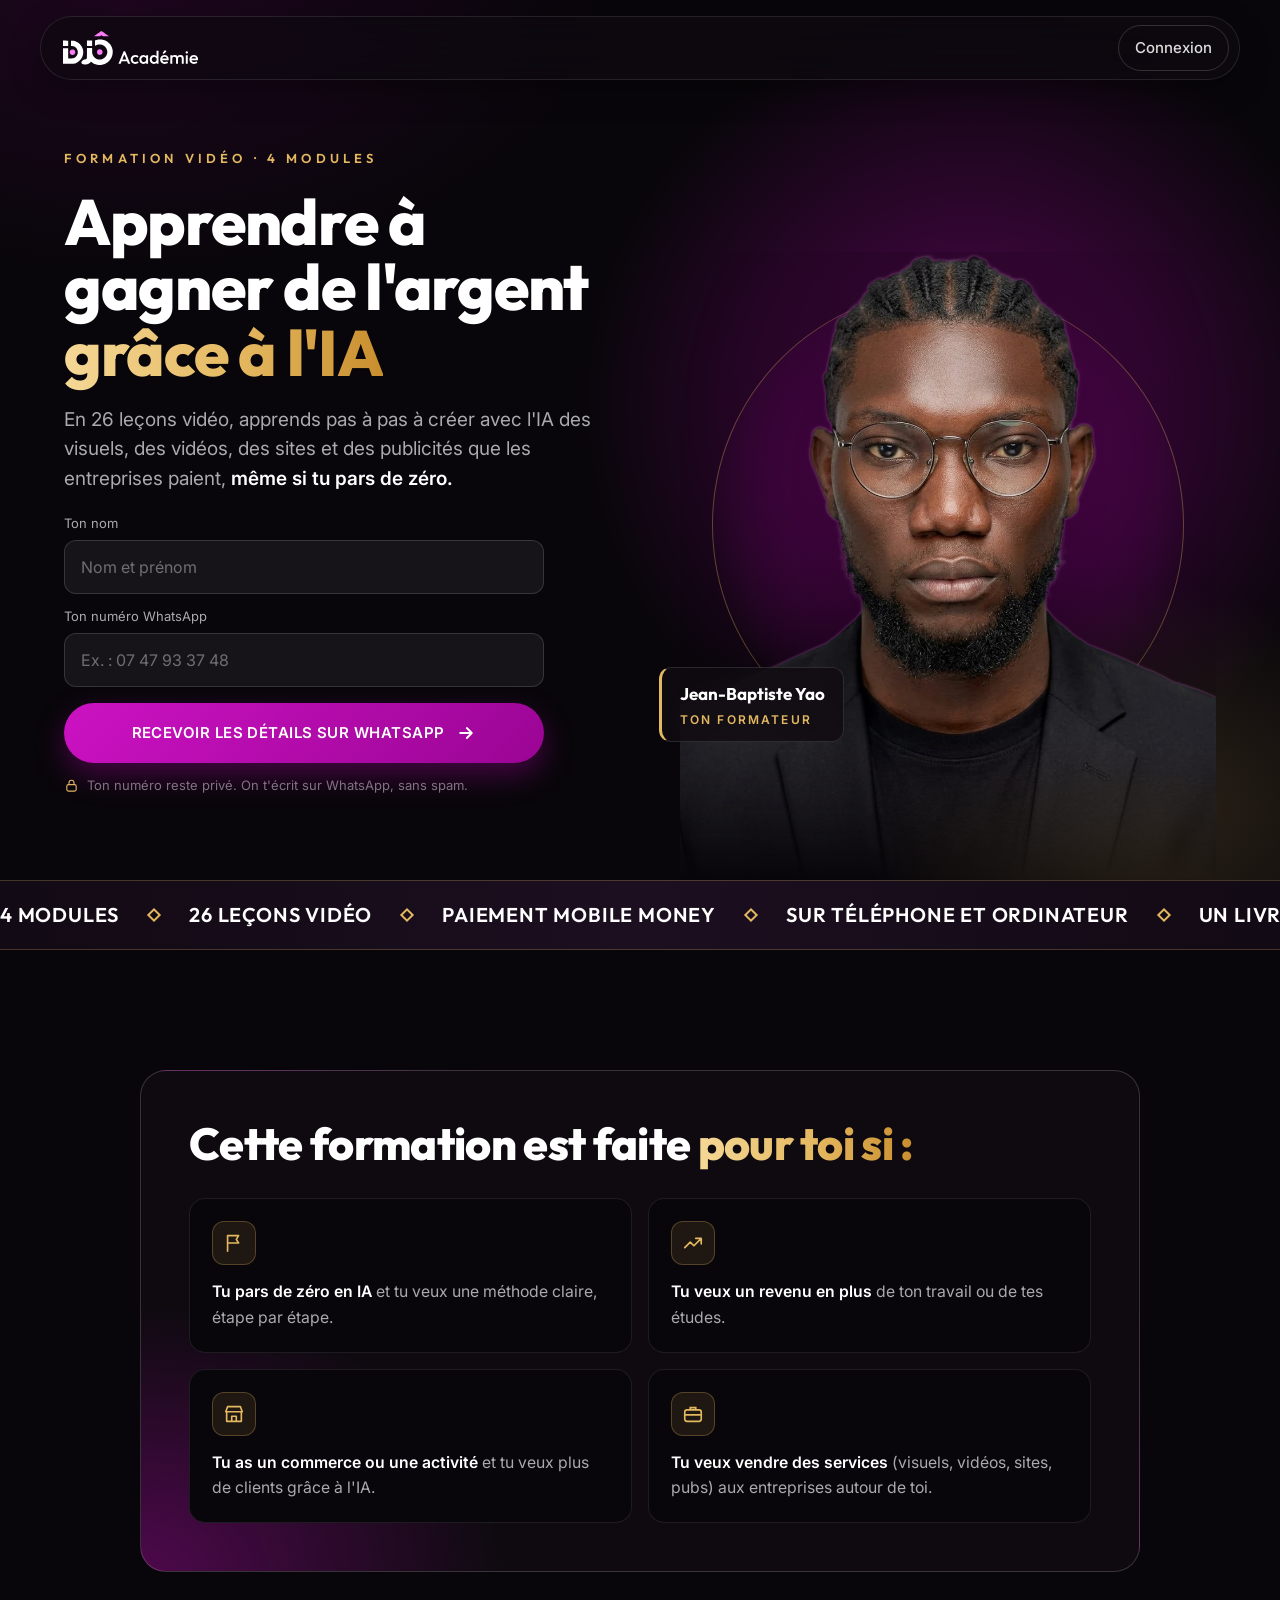
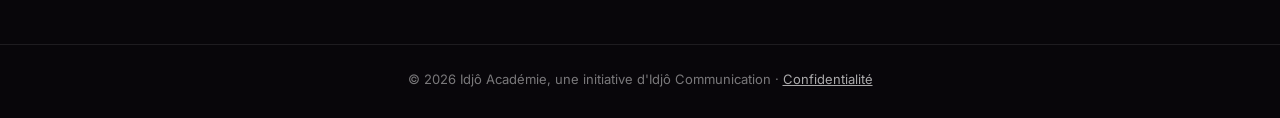
==== commit cc8097d2: "Accueil réduit à la page de capture - Ne restent que le haut de page (formulaire + Jean-Baptiste), l" ====
--- a/index.html
+++ b/index.html
@@ -30,19 +30,12 @@
   <link rel="stylesheet" href="assets/css/landing.css">
 </head>
 <body class="page-accueil page-sombre">
-  <a class="lien-evitement" href="#contenu">Aller au contenu</a>
+  <a class="lien-evitement" href="#nom-haut">Aller au formulaire</a>
 
   <svg width="0" height="0" style="position:absolute" aria-hidden="true">
     <symbol id="i-coche" viewBox="0 0 20 20"><path d="M3.5 10.5 L8 15 L16.5 5.5" fill="none" stroke="currentColor" stroke-width="2.2" stroke-linecap="round" stroke-linejoin="round"/></symbol>
-    <symbol id="i-loupe" viewBox="0 0 20 20"><circle cx="8.5" cy="8.5" r="6" fill="none" stroke="currentColor" stroke-width="1.8"/><path d="M13 13 L18 18" stroke="currentColor" stroke-width="1.8" stroke-linecap="round"/></symbol>
-    <symbol id="i-lecture" viewBox="0 0 24 24"><path d="M8 5.5 L19 12 L8 18.5 Z" fill="currentColor"/></symbol>
-    <symbol id="i-menu" viewBox="0 0 24 24"><path d="M4 8 H20 M4 16 H20" stroke="currentColor" stroke-width="1.8" stroke-linecap="round"/></symbol>
-    <symbol id="i-fermer" viewBox="0 0 24 24"><path d="M6 6 L18 18 M18 6 L6 18" stroke="currentColor" stroke-width="1.8" stroke-linecap="round"/></symbol>
-    <symbol id="i-envoyer" viewBox="0 0 24 24"><path d="M12 19 V5 M6 11 L12 5 L18 11" fill="none" stroke="currentColor" stroke-width="2" stroke-linecap="round" stroke-linejoin="round"/></symbol>
     <symbol id="i-fleche" viewBox="0 0 24 24"><path d="M5 12 H19 M13 6 L19 12 L13 18" fill="none" stroke="currentColor" stroke-width="2.2" stroke-linecap="round" stroke-linejoin="round"/></symbol>
-    <symbol id="i-etincelle" viewBox="0 0 24 24"><path d="M12 2.5 C12.7 8 14.5 10 21 11.5 C14.5 13 12.7 15 12 21.5 C11.3 15 9.5 13 3 11.5 C9.5 10 11.3 8 12 2.5 Z" fill="currentColor"/></symbol>
     <symbol id="i-cadenas" viewBox="0 0 24 24"><rect x="4.5" y="10.5" width="15" height="10.5" rx="2.5" fill="none" stroke="currentColor" stroke-width="1.8"/><path d="M8 10.5 V7.5 a4 4 0 0 1 8 0 V10.5" fill="none" stroke="currentColor" stroke-width="1.8"/></symbol>
-    <symbol id="i-whatsapp" viewBox="0 0 24 24"><path d="M12 2.5a9.4 9.4 0 0 0-8.1 14.2L2.6 21.5l4.9-1.3A9.4 9.4 0 1 0 12 2.5Zm0 17.2a7.8 7.8 0 0 1-4-1.1l-.3-.2-2.9.8.8-2.8-.2-.3A7.8 7.8 0 1 1 12 19.7Zm4.3-5.8c-.2-.1-1.4-.7-1.6-.8s-.4-.1-.5.1-.6.8-.8 1c-.1.2-.3.2-.5.1a6.4 6.4 0 0 1-3.2-2.8c-.2-.4.2-.4.7-1.3.1-.2 0-.3 0-.4l-.7-1.7c-.2-.5-.4-.4-.5-.4h-.5a.9.9 0 0 0-.7.3 2.8 2.8 0 0 0-.9 2.1 4.9 4.9 0 0 0 1 2.6 11.2 11.2 0 0 0 4.3 3.8c1.6.7 2.2.7 3 .6a2.6 2.6 0 0 0 1.7-1.2 2.1 2.1 0 0 0 .1-1.2c0-.1-.2-.2-.4-.3Z" fill="currentColor"/></symbol>
     <!-- Icônes « C'est pour toi si » -->
     <symbol id="i-depart" viewBox="0 0 24 24"><path d="M5 21 V4 M5 4 H17 L14.5 8 L17 12 H5" fill="none" stroke="currentColor" stroke-width="1.8" stroke-linecap="round" stroke-linejoin="round"/></symbol>
     <symbol id="i-revenu" viewBox="0 0 24 24"><path d="M3 17 L9 11 L13 15 L21 7 M15 7 H21 V13" fill="none" stroke="currentColor" stroke-width="1.8" stroke-linecap="round" stroke-linejoin="round"/></symbol>
@@ -50,40 +43,15 @@
     <symbol id="i-mallette" viewBox="0 0 24 24"><rect x="3" y="7.5" width="18" height="12.5" rx="2.5" fill="none" stroke="currentColor" stroke-width="1.8"/><path d="M9 7.5 V5 H15 V7.5 M3 13 H21" fill="none" stroke="currentColor" stroke-width="1.8"/></symbol>
   </svg>
 
-  <header class="nav nav--sombre" id="nav">
+  <header class="nav nav--sombre nav--capture" id="nav">
     <div class="nav__barre verre">
       <a class="nav__logo" href="index.html" aria-label="Idjô Académie, accueil">
         <img class="logo-clair" src="assets/img/logo.svg" alt="Idjô Académie" width="135" height="34">
         <img class="logo-sombre" src="assets/img/logo-blanc.svg" alt="" aria-hidden="true" width="135" height="34">
       </a>
-      <nav class="nav__liens" id="nav-liens" aria-label="Navigation principale">
-        <a href="#modules">Les modules</a>
-        <a href="#formateur">Le formateur</a>
-        <a href="#tarifs">Tarifs</a>
-        <a href="#faq">Questions</a>
-        <a class="nav__compte" href="compte/connexion.php">Connexion</a>
-      </nav>
-      <button class="nav__chercher js-ouvrir-recherche" type="button" aria-label="Chercher une leçon">
-        <svg width="18" height="18" aria-hidden="true"><use href="#i-loupe"/></svg>
-      </button>
-      <a class="bouton bouton--petit js-inscription" href="#tarifs" data-formule="accompagne"><span class="glisse"><span>S'inscrire</span><span aria-hidden="true">S'inscrire</span></span></a>
-      <button class="nav__menu" type="button" aria-expanded="false" aria-controls="nav-liens" aria-label="Ouvrir le menu">
-        <svg width="24" height="24" aria-hidden="true"><use href="#i-menu"/></svg>
-      </button>
+      <a class="nav__compte nav__connexion" href="compte/connexion.php">Connexion</a>
     </div>
   </header>
-
-  <div class="recherche" id="recherche" role="dialog" aria-modal="true" aria-label="Chercher une leçon">
-    <div class="recherche__boite verre">
-      <div class="recherche__ligne">
-        <svg width="18" height="18" aria-hidden="true" style="color:rgba(255,255,255,.6)"><use href="#i-loupe"/></svg>
-        <label class="visuellement-cache" for="recherche-champ">Chercher une leçon</label>
-        <input class="recherche__champ" id="recherche-champ" type="search" autocomplete="off" placeholder="Prompts, Mobile Money, publicité…" aria-controls="recherche-resultats">
-        <button class="recherche__fermer" type="button" data-fermer-recherche>Fermer</button>
-      </div>
-      <ul class="recherche__resultats" id="recherche-resultats"></ul>
-    </div>
-  </div>
 
   <main id="contenu">
     <!-- Haut de page : texte + formulaire à gauche, Jean-Baptiste à droite -->
@@ -128,24 +96,8 @@
       </div>
     </div>
 
-    <!-- Vidéo de présentation : s'affiche dès que CONFIG.videoPresentation est rempli -->
-    <section class="section ld-section" id="presentation" aria-labelledby="titre-presentation" hidden>
-      <div class="conteneur">
-        <div class="section__tete section__tete--centre">
-          <h2 class="ld-titre-section" id="titre-presentation">Découvre la formation <em>en 2 minutes</em></h2>
-        </div>
-        <div class="vsl" id="vsl">
-          <img class="vsl__affiche" src="assets/img/flow/abidjan-nuit.webp" alt="" width="1376" height="768" loading="lazy">
-          <button class="vsl__lire" type="button" hidden>
-            <span class="vsl__rond"><svg width="30" height="30" aria-hidden="true"><use href="#i-lecture"/></svg></span>
-            <span>Regarde la présentation</span>
-          </button>
-        </div>
-      </div>
-    </section>
-
     <!-- C'est pour toi si… -->
-    <section class="section ld-section" aria-labelledby="titre-pour-toi">
+    <section class="section ld-section ld-section--fin" aria-labelledby="titre-pour-toi">
       <div class="conteneur">
         <div class="ld-cadre apparait">
           <h2 class="ld-titre-section" id="titre-pour-toi">Cette formation est faite <em>pour toi si :</em></h2>
@@ -159,167 +111,11 @@
       </div>
     </section>
 
-    <section class="section ld-section" id="modules" aria-labelledby="titre-modules">
-      <div class="conteneur">
-        <div class="section__tete section__tete--centre apparait">
-          <h2 class="ld-titre-section" id="titre-modules">Ce que tu vas <em>apprendre</em></h2>
-          <p class="chapeau">4 modules, un seul objectif : tes premiers revenus. Chaque module se termine par un livrable concret.</p>
-        </div>
-        <ul class="modules" id="cartes-modules"></ul>
-        <div class="appel-bloc apparait">
-          <a class="bouton bouton--grand bouton--anime" href="#rejoindre">Je réserve ma place<svg width="20" height="20" aria-hidden="true"><use href="#i-fleche"/></svg></a>
-          <p class="appel-bloc__note">26 leçons vidéo · Un livrable concret par module</p>
-        </div>
-      </div>
-    </section>
-
-    <section class="section ld-section" id="programme" aria-labelledby="titre-programme">
-      <div class="conteneur">
-        <div class="section__tete section__tete--centre apparait">
-          <h2 class="ld-titre-section" id="titre-programme">Le programme, <em>module par module</em></h2>
-        </div>
-        <div class="onglets apparait">
-          <div class="onglets__liste verre" role="tablist" aria-label="Modules" id="onglets-liste"></div>
-          <div id="onglets-panneaux"></div>
-        </div>
-      </div>
-    </section>
-
-    <section class="section ld-section" aria-labelledby="titre-etapes">
-      <div class="conteneur">
-        <div class="section__tete section__tete--centre apparait">
-          <h2 class="ld-titre-section" id="titre-etapes">Comment se passe <em>la formation</em></h2>
-        </div>
-        <ol class="ld-etapes">
-          <li class="apparait"><span class="ld-etapes__num">01</span><h3 class="titre-bloc">Regarde la leçon</h3><p>Une vidéo de 8 à 15 minutes, à regarder sur ton téléphone quand tu veux.</p></li>
-          <li class="apparait" style="--delai:.08s"><span class="ld-etapes__num">02</span><h3 class="titre-bloc">Fais l'exercice</h3><p>Tu appliques tout de suite, sur ton projet ou sur un vrai commerce de ton quartier.</p></li>
-          <li class="apparait" style="--delai:.16s"><span class="ld-etapes__num">03</span><h3 class="titre-bloc">Rends ton livrable</h3><p>À la fin de chaque module, un résultat concret, corrigé dans les formules Accompagné et VIP.</p></li>
-          <li class="apparait" style="--delai:.24s"><span class="ld-etapes__num">04</span><h3 class="titre-bloc">Vends ton service</h3><p>Tu proposes ce que tu sais faire à tes premiers clients, avec les scripts et les prix de la formation.</p></li>
-        </ol>
-        <div class="appel-bloc apparait">
-          <a class="bouton bouton--grand bouton--anime" href="#rejoindre">Je veux commencer<svg width="20" height="20" aria-hidden="true"><use href="#i-fleche"/></svg></a>
-          <p class="appel-bloc__note">Paiement par Mobile Money</p>
-        </div>
-      </div>
-    </section>
-
-    <!-- Le formateur -->
-    <section class="section ld-section" id="formateur" aria-labelledby="titre-formateur">
-      <div class="conteneur">
-        <div class="ld-formateur apparait">
-          <div class="ld-formateur__photo">
-            <img src="assets/img/formateur/jb-pagne.webp" alt="Jean-Baptiste Yao" width="799" height="1000" loading="lazy">
-            <p class="ld-formateur__etiquette"><svg width="16" height="16" aria-hidden="true"><use href="#i-etincelle"/></svg>Monteur vidéo et motion designer</p>
-          </div>
-          <div class="ld-formateur__texte">
-            <p class="ld-formateur__role">Avec qui tu vas apprendre</p>
-            <h2 class="ld-formateur__nom" id="titre-formateur">Jean-Baptiste Yao</h2>
-            <p>Jean-Baptiste est <strong>chef de projet montage vidéo chez Revisions.ci</strong>, la plateforme de soutien scolaire en ligne basée en Côte d'Ivoire, du CM2 à l'université.</p>
-            <p>Il y dirige <strong>une équipe de 5 monteurs vidéo</strong> et produit lui-même des vidéos en <strong>motion design</strong>.</p>
-            <p>Dans Idjô Académie, il te montre pas à pas comment utiliser l'IA pour créer des contenus qui se vendent, et comment trouver tes premiers clients.</p>
-          </div>
-        </div>
-      </div>
-    </section>
-
-    <section class="section ld-section" id="tarifs" aria-labelledby="titre-tarifs">
-      <div class="conteneur">
-        <div class="section__tete section__tete--centre apparait">
-          <h2 class="ld-titre-section" id="titre-tarifs">Choisis <em>ta formule</em></h2>
-          <p class="chapeau">Les 26 leçons sont dans les trois formules. Ce qui change, c'est l'accompagnement.</p>
-        </div>
-        <ul class="tarifs" id="liste-tarifs"></ul>
-      </div>
-    </section>
-
-    <section class="section ld-section" id="faq" aria-labelledby="titre-faq">
-      <div class="conteneur">
-        <div class="section__tete section__tete--centre apparait">
-          <h2 class="ld-titre-section" id="titre-faq">Questions <em>fréquentes</em></h2>
-        </div>
-        <div class="faq">
-          <details class="verre"><summary>Je n'y connais rien en IA. Est-ce que c'est pour moi ?</summary><p>Oui. Le module 2 part de zéro : tu crées tes comptes, tu écris tes premiers prompts et tu produis tes premiers contenus pas à pas.</p></details>
-          <details class="verre"><summary>Que se passe-t-il quand je laisse mon numéro ?</summary><p>On t'écrit sur WhatsApp pour répondre à tes questions et t'envoyer les détails des formules. Tu n'es engagé à rien.</p></details>
-          <details class="verre"><summary>Faut-il un ordinateur ?</summary><p>Les modules 1 et 2 se suivent très bien sur téléphone. Un ordinateur est conseillé pour les modules 3 et 4, où tu construis des sites et gères des campagnes.</p></details>
-          <details class="verre"><summary>Comment est-ce que je paie ?</summary><p>Par Mobile Money. Choisis ta formule et écris-nous sur WhatsApp : on t'envoie les détails du paiement et ton accès.</p></details>
-          <details class="verre"><summary>Est-ce que je vais forcément gagner de l'argent ?</summary><p>Personne ne peut te le garantir. La formation te donne des compétences qui se vendent et une méthode pour trouver des clients ; tes résultats dépendent du travail que tu fournis.</p></details>
-          <details class="verre"><summary>Combien de temps faut-il pour finir ?</summary><p>Compte 7 à 9 semaines à ton rythme. Avec 2 heures par jour, tu peux boucler le parcours en 30 jours.</p></details>
-        </div>
-      </div>
-    </section>
-
-    <!-- Dernier formulaire -->
-    <section class="section ld-section" id="rejoindre" aria-labelledby="titre-rejoindre">
-      <div class="conteneur">
-        <div class="ld-final apparait">
-          <div class="ld-final__texte">
-            <p class="ld-surtitre">Idjô Académie</p>
-            <h2 class="ld-titre-section" id="titre-rejoindre">Prêt à gagner de l'argent <em>grâce à l'IA ?</em></h2>
-            <p>Laisse ton nom et ton numéro WhatsApp : on t'envoie les détails de la formation et des formules, et on répond à toutes tes questions.</p>
-          </div>
-          <form class="ld-formulaire js-prospect" data-source="bas" novalidate>
-            <div class="ld-champ">
-              <label for="nom-bas">Ton nom</label>
-              <input id="nom-bas" name="nom" type="text" autocomplete="name" placeholder="Nom et prénom" required minlength="2" maxlength="80">
-            </div>
-            <div class="ld-champ">
-              <label for="tel-bas">Ton numéro WhatsApp</label>
-              <input id="tel-bas" name="whatsapp" type="tel" inputmode="tel" autocomplete="tel" placeholder="Ex. : 07 47 93 37 48" required>
-            </div>
-            <div class="ld-piege" aria-hidden="true"><label>Site <input name="site" type="text" tabindex="-1" autocomplete="off"></label></div>
-            <button class="bouton bouton--grand bouton--anime ld-envoyer" type="submit">Je réserve ma place<svg width="20" height="20" aria-hidden="true"><use href="#i-fleche"/></svg></button>
-            <p class="ld-formulaire__erreur" role="alert" hidden></p>
-            <p class="ld-formulaire__note"><svg width="15" height="15" aria-hidden="true"><use href="#i-cadenas"/></svg>Ton numéro reste privé. On t'écrit sur WhatsApp, sans spam.</p>
-          </form>
-        </div>
-      </div>
-    </section>
   </main>
 
-  <div class="barre-mobile barre-mobile--accueil verre" id="barre-inscription" aria-hidden="true">
-    <span>Dès <strong id="barre-prix-accueil"></strong></span>
-    <a class="bouton bouton--petit bouton--anime" href="#rejoindre" tabindex="-1">Je réserve</a>
-  </div>
-
-  <footer class="pied">
-    <div class="conteneur">
-      <div class="pied__grille">
-        <div>
-          <a class="pied__logo" href="index.html"><img src="assets/img/logo-blanc.svg" alt="Idjô Académie" width="158" height="40"></a>
-          <p class="pied__texte">Apprendre à gagner de l'argent grâce à l'IA. Idjô Académie est une initiative d'Idjô Communication.</p>
-        </div>
-        <div>
-          <h2>La formation</h2>
-          <ul id="pied-modules"></ul>
-        </div>
-        <div>
-          <h2>Infos</h2>
-          <ul>
-            <li><a href="formation.html">Programme complet</a></li>
-            <li><a href="#tarifs">Tarifs</a></li>
-            <li><a href="#faq">Questions fréquentes</a></li>
-            <li><a class="js-whatsapp" href="https://wa.me/2250747933748">WhatsApp : +225 07 47 93 37 48</a></li>
-            <li><a href="confidentialite.html">Confidentialité</a></li>
-          </ul>
-        </div>
-      </div>
-      <p class="pied__bas">© <span id="annee">2026</span> Idjô Académie. Tous droits réservés.</p>
-    </div>
+  <footer class="ld-pied">
+    <p>© <span id="annee">2026</span> Idjô Académie, une initiative d'Idjô Communication · <a href="confidentialite.html">Confidentialité</a></p>
   </footer>
-
-  <dialog class="fenetre sombre" id="fenetre-apercu" aria-labelledby="fenetre-titre">
-    <button class="fenetre__fermer" type="button" data-fermer aria-label="Fermer"><svg width="18" height="18" aria-hidden="true"><use href="#i-fermer"/></svg></button>
-    <div class="fenetre__ecran">
-      <img id="fenetre-image" src="assets/img/modules/module-1-grand.webp" alt="" width="1376" height="860">
-      <p>La vidéo de cette leçon sera disponible dans ton espace élève dès le lancement.</p>
-    </div>
-    <div class="fenetre__corps">
-      <span class="fenetre__module" id="fenetre-module"></span>
-      <h2 id="fenetre-titre"></h2>
-      <p id="fenetre-resume"></p>
-      <a class="bouton" href="#rejoindre" data-fermer-lien>Je réserve ma place</a>
-    </div>
-  </dialog>
 
   <script src="assets/js/config.js"></script>
   <script src="assets/js/data.js"></script>
--- a/assets/css/style.css
+++ b/assets/css/style.css
@@ -228,6 +228,15 @@
 .vsl__lire:hover .vsl__rond { transform: scale(1.07); }
 .vsl__bientot { position: absolute; left: 0; right: 0; bottom: 0; padding: 14px 18px; background: rgba(19, 1, 18, 0.72); color: var(--blanc); font-size: 0.9375rem; }
 .vsl.est-lue .vsl__bientot, .vsl.a-video .vsl__bientot { display: none; }
+
+/* Merci après la page de capture (page de vente) */
+.merci-capture { display: flex; align-items: center; justify-content: center; flex-wrap: wrap; gap: 12px 16px; max-width: 760px; padding: 14px 16px 14px 20px; border-radius: 16px; background: rgba(255, 255, 255, 0.09); border: 1px solid rgba(255, 255, 255, 0.2); color: #fff; text-align: left; position: relative; }
+.merci-capture[hidden] { display: none; }
+.merci-capture p { font-size: 0.9375rem; color: rgba(255, 255, 255, 0.86); flex: 1 1 280px; }
+.merci-capture strong { color: #fff; }
+.hero .merci-capture .bouton.merci-capture__wa { background: #1FAF55; box-shadow: none; }
+.hero .merci-capture .bouton.merci-capture__wa:hover { background: #17994A; }
+.merci-capture__fermer { background: none; border: 0; color: rgba(255, 255, 255, 0.7); font-size: 1.4rem; line-height: 1; cursor: pointer; padding: 4px 6px; }
 
 /* ---------- Bandeau atouts ---------- */
 .atouts { margin-top: 8px; }
@@ -327,6 +336,7 @@
 .formateur { display: grid; grid-template-columns: 180px minmax(0, 1fr); gap: 40px; align-items: center; max-width: 920px; margin-inline: auto; border-radius: 28px; padding: 36px; }
 .formateur__photo { width: 180px; height: 180px; border-radius: 50%; background: linear-gradient(160deg, var(--neon), var(--prune)); color: var(--blanc); display: grid; place-items: center; font-family: var(--titres); font-weight: 600; font-size: 5rem; overflow: hidden; box-shadow: 0 14px 34px rgba(0, 0, 0, 0.12); }
 .formateur__photo img { width: 100%; height: 100%; object-fit: cover; }
+.formateur__photo--detouree img { object-position: 50% 8%; transform: scale(1.12); transform-origin: 50% 0; }
 .formateur__nom { font-family: var(--titres); font-weight: 600; font-size: 2.2rem; line-height: 1.05; letter-spacing: -0.02em; color: var(--titre); }
 .formateur__role { color: var(--accent); margin: 8px 0 14px; font-size: 0.9375rem; font-weight: 500; }
 .formateur p + p { margin-top: 10px; }
--- a/assets/css/landing.css
+++ b/assets/css/landing.css
@@ -238,3 +238,12 @@
   .ld-etapes { grid-template-columns: 1fr; }
   .ld-bandeau li { font-size: 1.0625rem; gap: 22px; padding-right: 22px; }
 }
+
+/* ---------- Page de capture : menu réduit, fin de page, petit pied de page ---------- */
+.nav--capture .nav__barre { justify-content: space-between; padding-right: 10px; }
+.page-sombre .nav--capture .nav__connexion { color: rgba(255, 255, 255, 0.86); text-decoration: none; font-size: 0.9375rem; font-weight: 500; padding: 10px 16px; border-radius: 999px; border: 1px solid rgba(255, 255, 255, 0.16); }
+.page-sombre .nav--capture .nav__connexion:hover { color: #fff; border-color: var(--or); }
+.ld-section--fin { padding-bottom: 72px; }
+.ld-pied { border-top: 1px solid var(--bord); padding: 24px var(--gouttiere) 28px; text-align: center; font-size: 0.8125rem; color: var(--texte-pale); }
+.ld-pied a { color: var(--texte-doux); }
+.ld-pied a:hover { color: var(--or); }
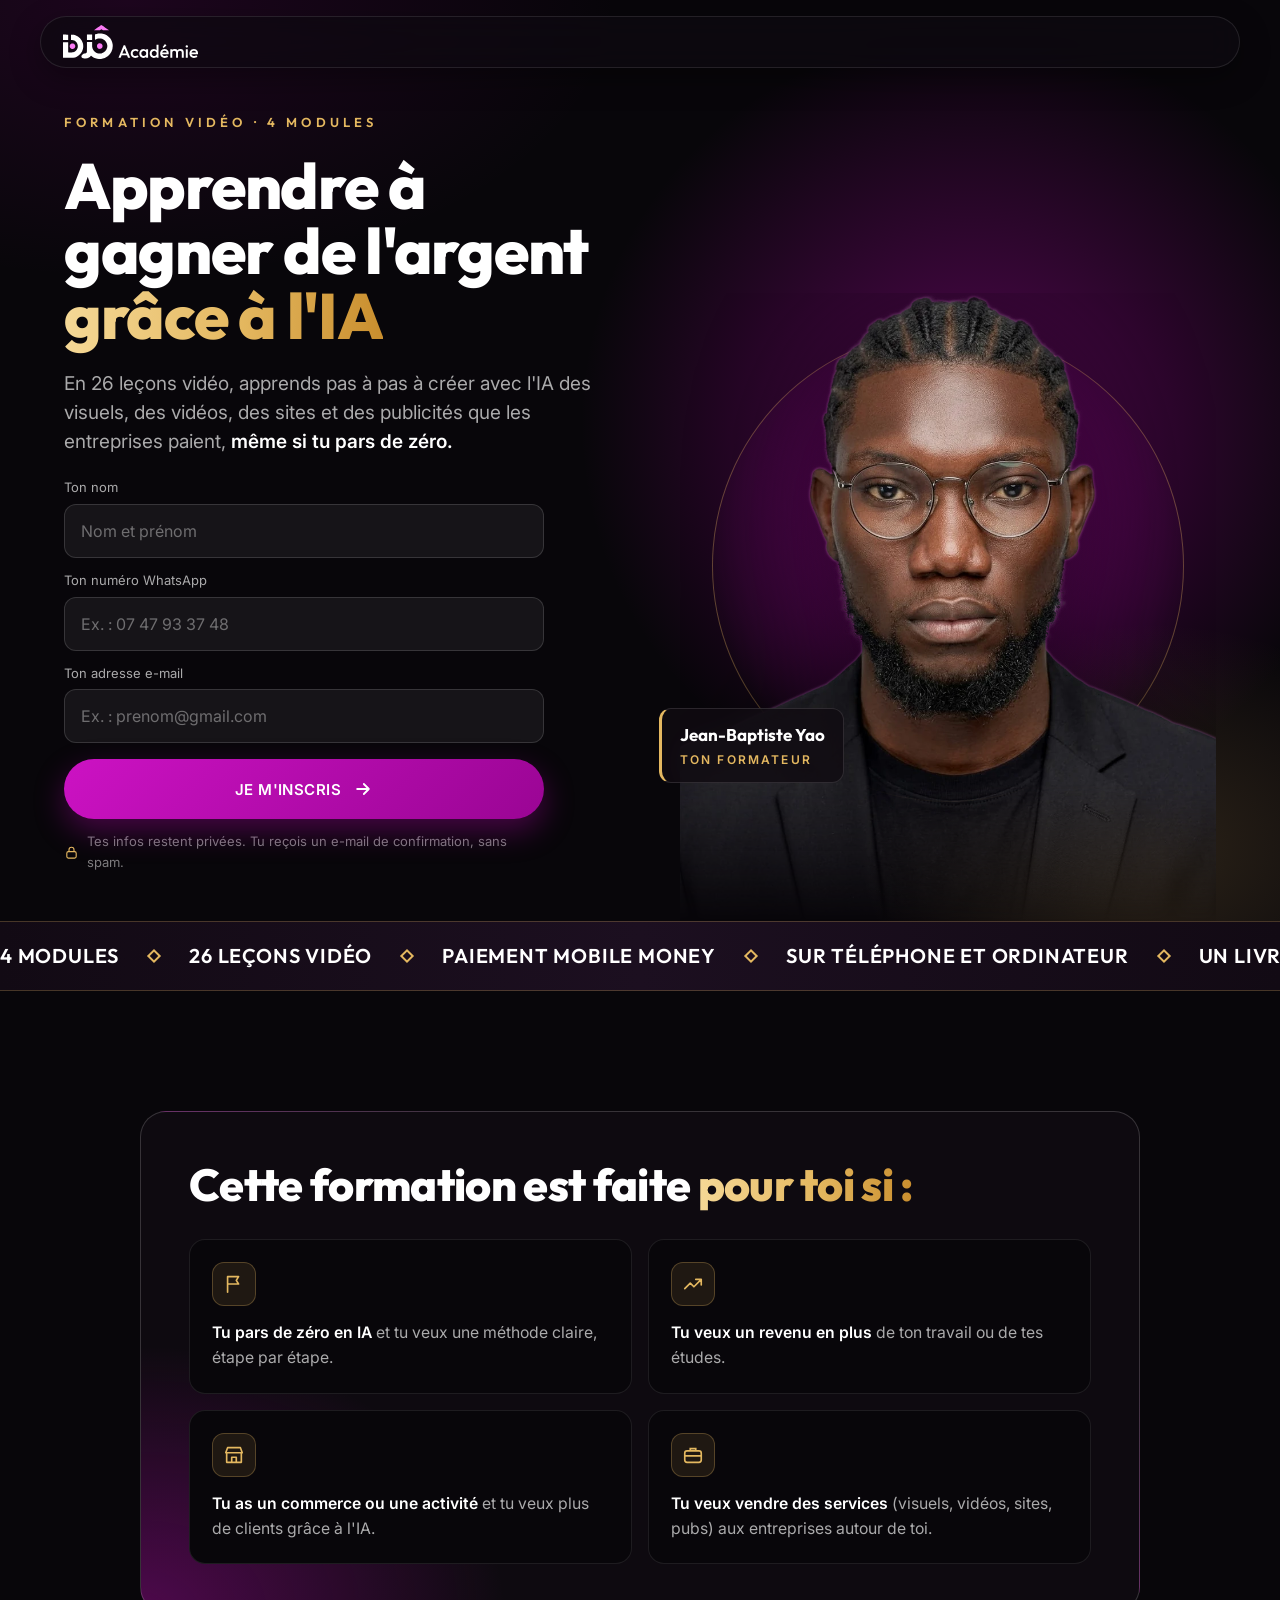
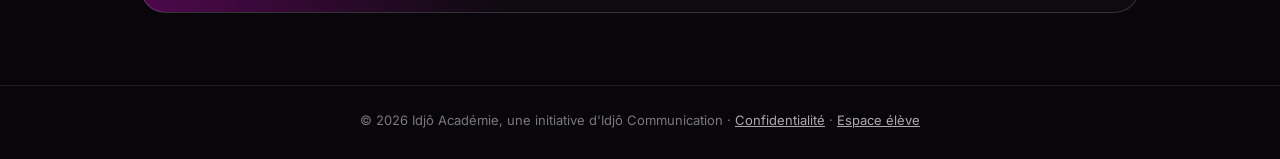
==== commit 211828a2: "Inscription sur l'accueil : e-mail, compte élève, e-mail de bienvenue ; fin du cache de 7 jours - Fo" ====
--- a/index.html
+++ b/index.html
@@ -26,8 +26,8 @@
   <link rel="preload" href="assets/fonts/outfit.woff2" as="font" type="font/woff2" crossorigin>
   <link rel="preload" href="assets/fonts/inter.woff2" as="font" type="font/woff2" crossorigin>
   <link rel="preload" href="assets/img/formateur/jb-noir.webp" as="image">
-  <link rel="stylesheet" href="assets/css/style.css">
-  <link rel="stylesheet" href="assets/css/landing.css">
+  <link rel="stylesheet" href="assets/css/style.css?v=3c835138a8">
+  <link rel="stylesheet" href="assets/css/landing.css?v=10a1f87789">
 </head>
 <body class="page-accueil page-sombre">
   <a class="lien-evitement" href="#nom-haut">Aller au formulaire</a>
@@ -49,7 +49,6 @@
         <img class="logo-clair" src="assets/img/logo.svg" alt="Idjô Académie" width="135" height="34">
         <img class="logo-sombre" src="assets/img/logo-blanc.svg" alt="" aria-hidden="true" width="135" height="34">
       </a>
-      <a class="nav__compte nav__connexion" href="compte/connexion.php">Connexion</a>
     </div>
   </header>
 
@@ -71,10 +70,14 @@
               <label for="tel-haut">Ton numéro WhatsApp</label>
               <input id="tel-haut" name="whatsapp" type="tel" inputmode="tel" autocomplete="tel" placeholder="Ex. : 07 47 93 37 48" required>
             </div>
+            <div class="ld-champ">
+              <label for="email-haut">Ton adresse e-mail</label>
+              <input id="email-haut" name="email" type="email" inputmode="email" autocomplete="email" placeholder="Ex. : prenom@gmail.com" required maxlength="190">
+            </div>
             <div class="ld-piege" aria-hidden="true"><label>Site <input name="site" type="text" tabindex="-1" autocomplete="off"></label></div>
-            <button class="bouton bouton--grand bouton--anime ld-envoyer" type="submit">Recevoir les détails sur WhatsApp<svg width="20" height="20" aria-hidden="true"><use href="#i-fleche"/></svg></button>
+            <button class="bouton bouton--grand bouton--anime ld-envoyer" type="submit">Je m'inscris<svg width="20" height="20" aria-hidden="true"><use href="#i-fleche"/></svg></button>
             <p class="ld-formulaire__erreur" role="alert" hidden></p>
-            <p class="ld-formulaire__note"><svg width="15" height="15" aria-hidden="true"><use href="#i-cadenas"/></svg>Ton numéro reste privé. On t'écrit sur WhatsApp, sans spam.</p>
+            <p class="ld-formulaire__note"><svg width="15" height="15" aria-hidden="true"><use href="#i-cadenas"/></svg>Tes infos restent privées. Tu reçois un e-mail de confirmation, sans spam.</p>
           </form>
         </div>
         <figure class="ld-hero__photo monte monte-2">
@@ -114,11 +117,11 @@
   </main>
 
   <footer class="ld-pied">
-    <p>© <span id="annee">2026</span> Idjô Académie, une initiative d'Idjô Communication · <a href="confidentialite.html">Confidentialité</a></p>
+    <p>© <span id="annee">2026</span> Idjô Académie, une initiative d'Idjô Communication · <a href="confidentialite.html">Confidentialité</a> · <a class="js-compte" href="compte/connexion.php">Espace élève</a></p>
   </footer>
 
-  <script src="assets/js/config.js"></script>
-  <script src="assets/js/data.js"></script>
-  <script src="assets/js/main.js"></script>
+  <script src="assets/js/config.js?v=8df30fa881"></script>
+  <script src="assets/js/data.js?v=d3a4cc631e"></script>
+  <script src="assets/js/main.js?v=c20729519f"></script>
 </body>
 </html>
--- a/assets/css/landing.css
+++ b/assets/css/landing.css
@@ -241,8 +241,6 @@
 
 /* ---------- Page de capture : menu réduit, fin de page, petit pied de page ---------- */
 .nav--capture .nav__barre { justify-content: space-between; padding-right: 10px; }
-.page-sombre .nav--capture .nav__connexion { color: rgba(255, 255, 255, 0.86); text-decoration: none; font-size: 0.9375rem; font-weight: 500; padding: 10px 16px; border-radius: 999px; border: 1px solid rgba(255, 255, 255, 0.16); }
-.page-sombre .nav--capture .nav__connexion:hover { color: #fff; border-color: var(--or); }
 .ld-section--fin { padding-bottom: 72px; }
 .ld-pied { border-top: 1px solid var(--bord); padding: 24px var(--gouttiere) 28px; text-align: center; font-size: 0.8125rem; color: var(--texte-pale); }
 .ld-pied a { color: var(--texte-doux); }
